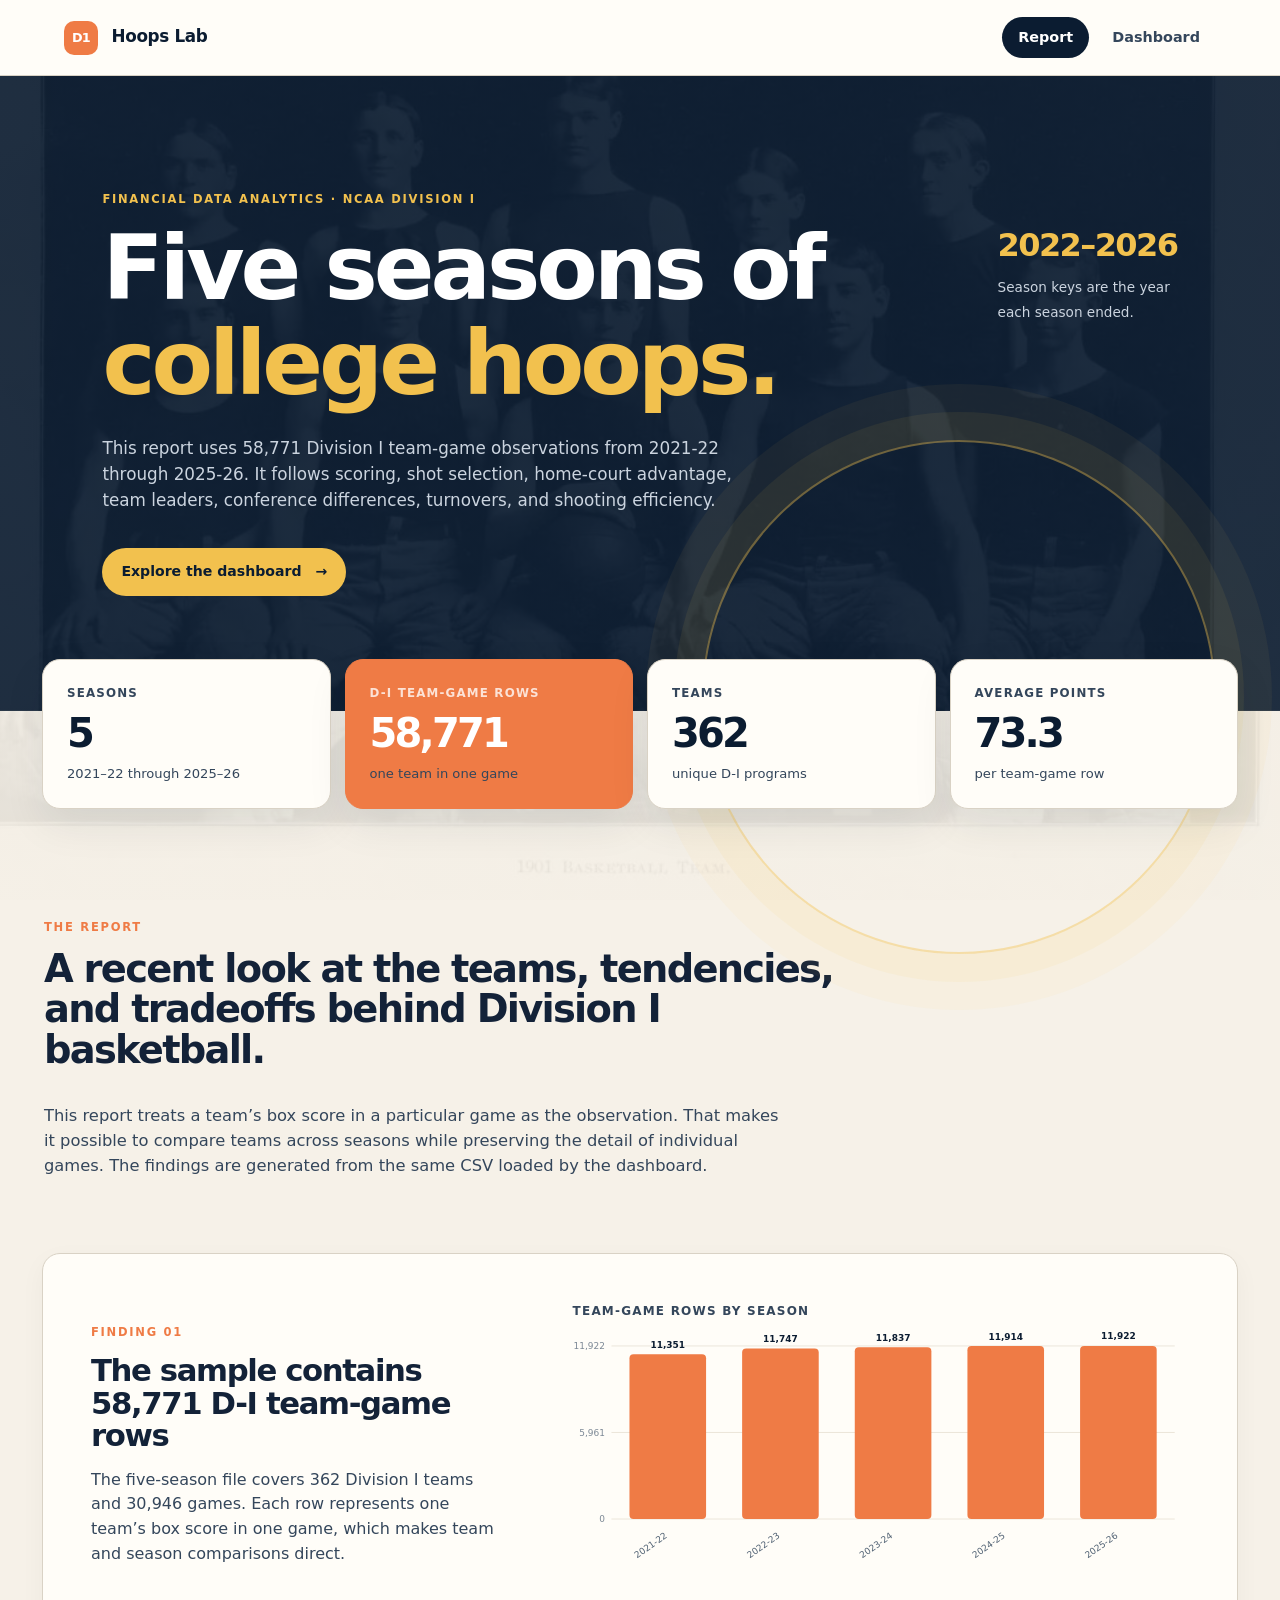
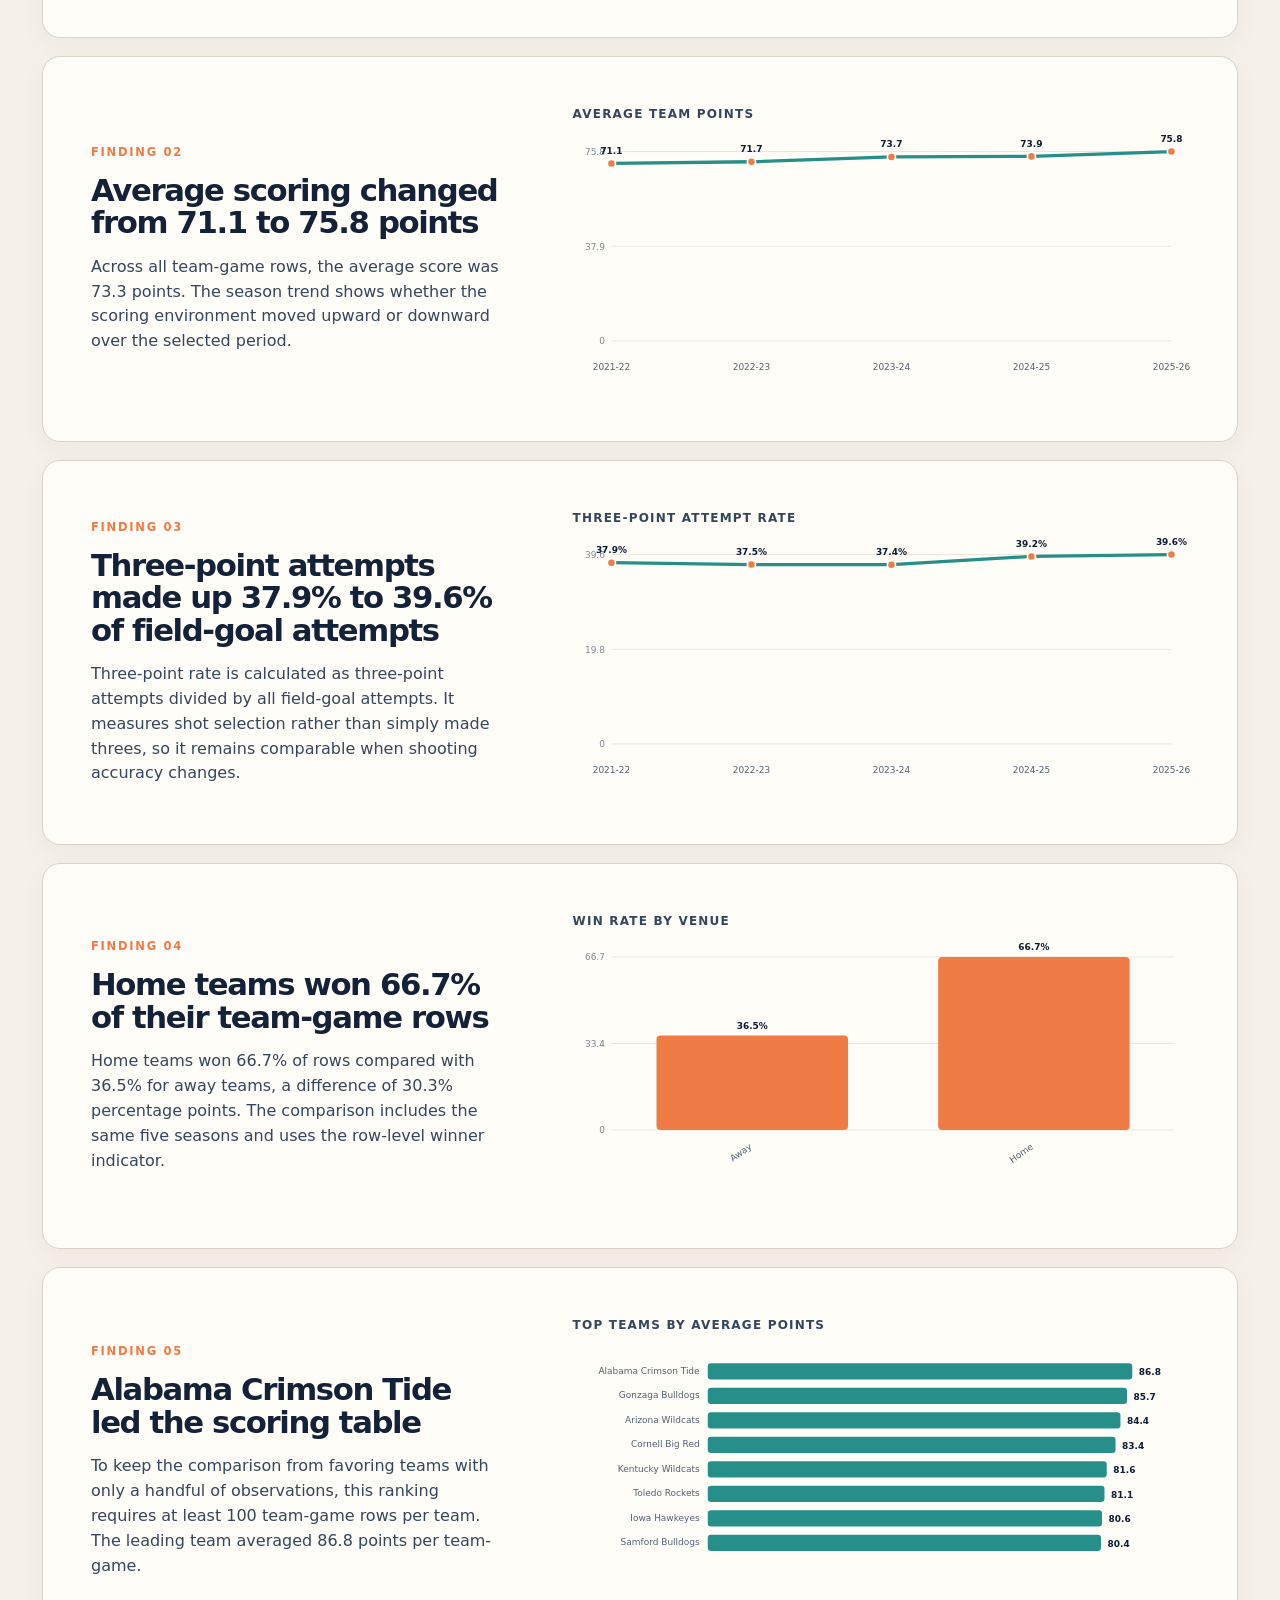
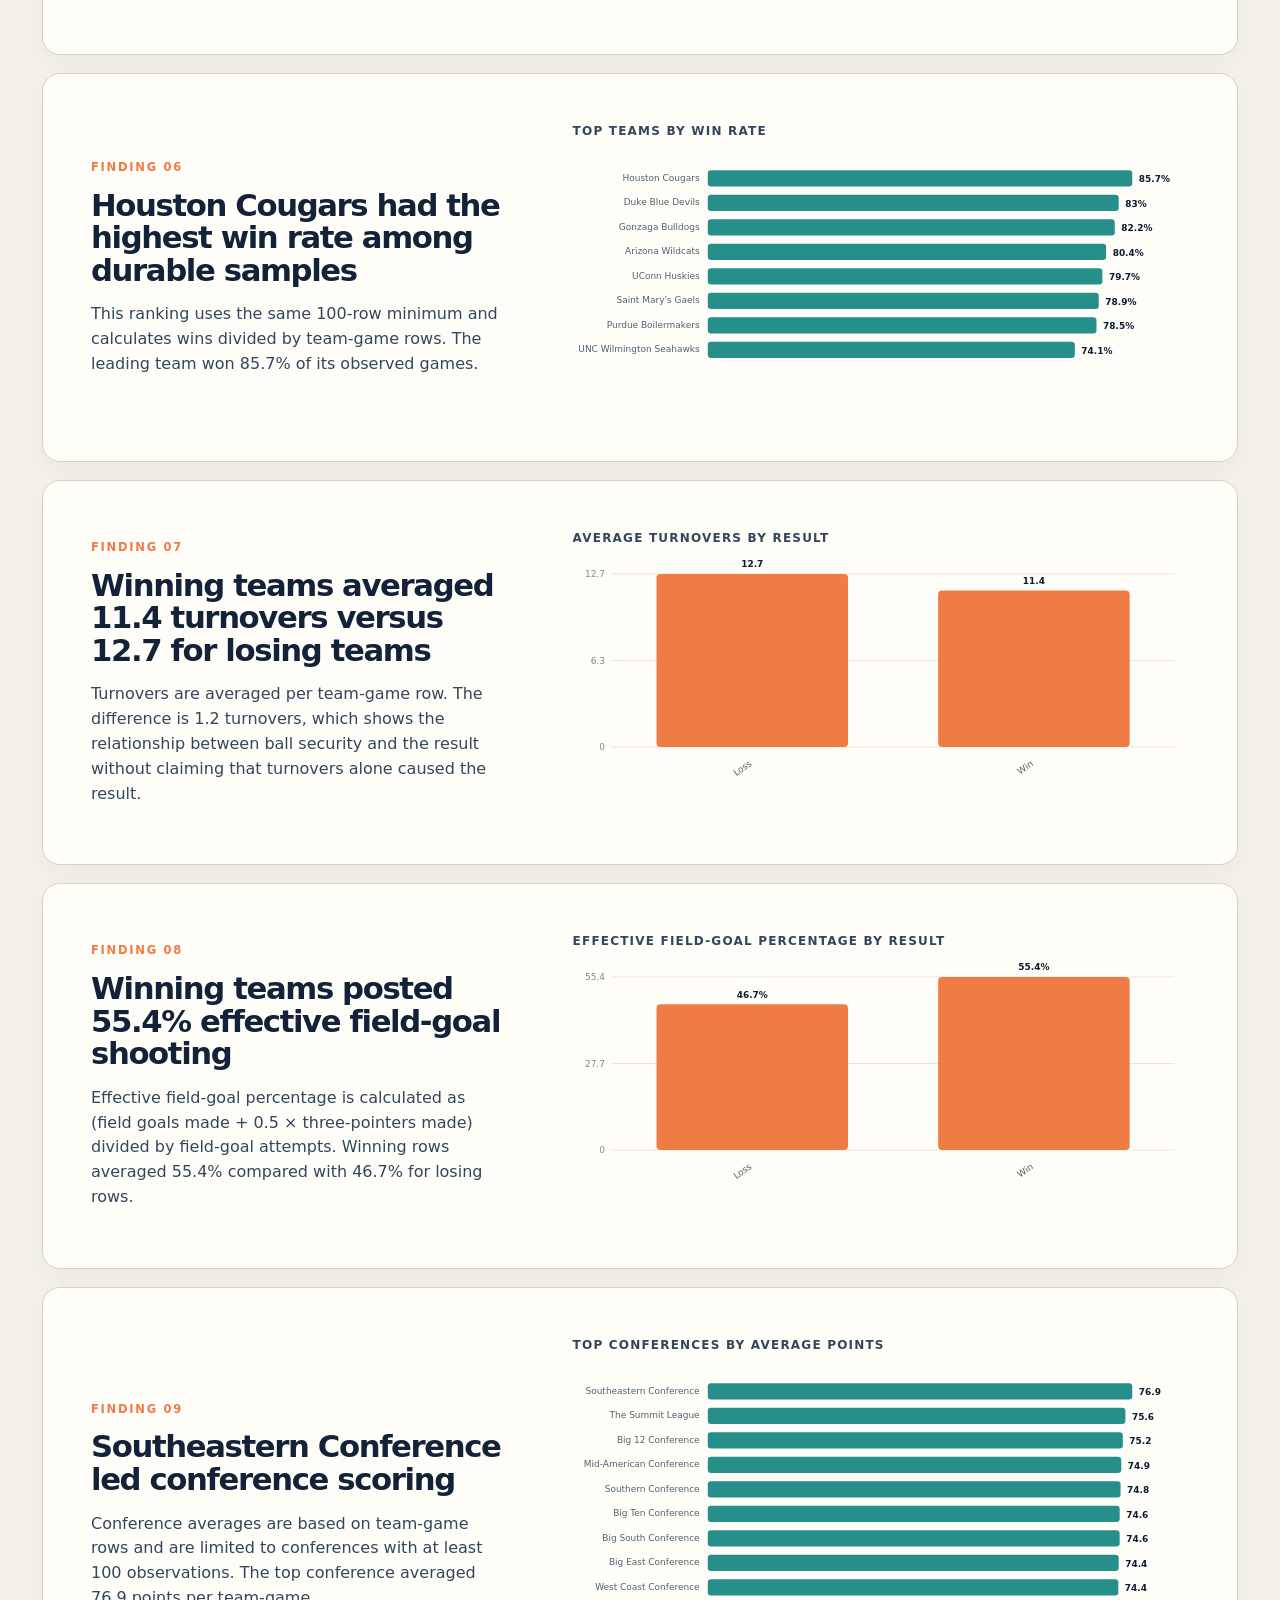
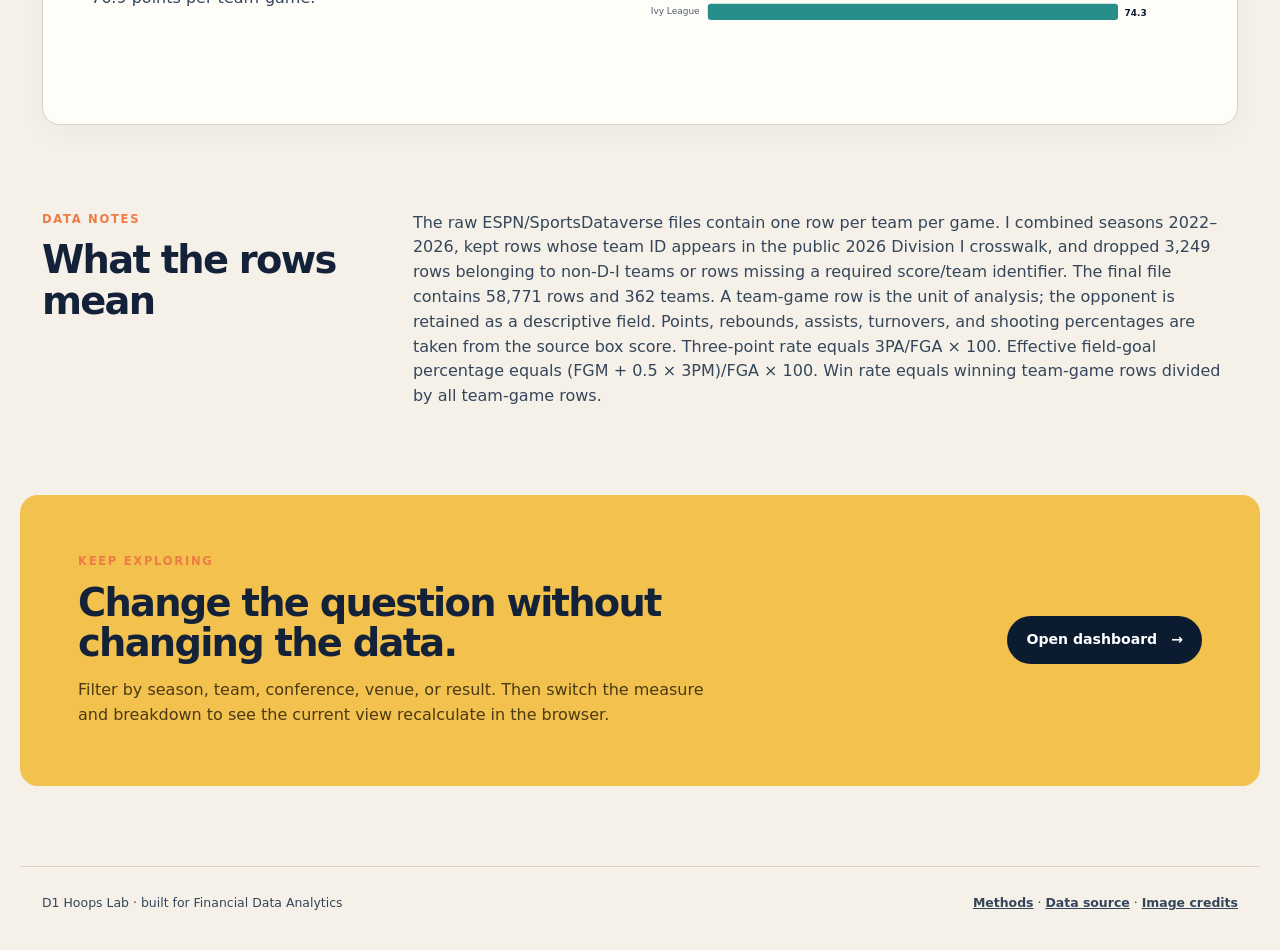
==== index.html @ cf7beac0 "Refine dashboard for elite sports knowledge mode" ====
<!doctype html>
<html lang="en">
  <head>
    <meta charset="utf-8">
    <meta name="viewport" content="width=device-width, initial-scale=1">
    <meta name="description" content="A data report on recent NCAA Division I men's basketball team performance.">
    <title>D-I Hoops Lab | Report</title>
    <link rel="stylesheet" href="styles.css">
  </head>
  <body data-page="report">
    <header class="site-nav">
      <a class="brand" href="index.html"><span class="brand-mark">D1</span> Hoops Lab</a>
      <nav aria-label="Primary navigation">
        <a class="active" href="index.html">Report</a>
        <a href="dashboard.html">Dashboard</a>
      </nav>
    </header>

    <main>
      <section class="hero report-hero">
        <div class="hero-copy">
          <p class="eyebrow">Financial Data Analytics · NCAA Division I</p>
          <h1>Five seasons of<br><span>college hoops.</span></h1>
          <p id="hero-summary" class="hero-summary loading">Loading the recent team-game file…</p>
          <a class="button button-light" href="dashboard.html">Explore the dashboard <span aria-hidden="true">→</span></a>
        </div>
        <div class="hero-note">
          <p>2022–2026</p>
          <span>Season keys are the year each season ended.</span>
        </div>
      </section>

      <section class="headline-grid" aria-label="Headline numbers">
        <article class="headline-card"><span class="card-label">Seasons</span><strong id="headline-seasons" class="loading">—</strong><span>2021–22 through 2025–26</span></article>
        <article class="headline-card accent-card"><span class="card-label">D-I team-game rows</span><strong id="headline-teamgames" class="loading">—</strong><span>one team in one game</span></article>
        <article class="headline-card"><span class="card-label">Teams</span><strong id="headline-teams" class="loading">—</strong><span>unique D-I programs</span></article>
        <article class="headline-card"><span class="card-label">Average points</span><strong id="headline-points" class="loading">—</strong><span>per team-game row</span></article>
      </section>

      <section class="intro-section">
        <p class="eyebrow">The report</p>
        <h2>A recent look at the teams, tendencies, and tradeoffs behind Division I basketball.</h2>
        <p>This report treats a team’s box score in a particular game as the observation. That makes it possible to compare teams across seasons while preserving the detail of individual games. The findings are generated from the same CSV loaded by the dashboard.</p>
      </section>

      <div id="report-sections" class="report-sections">
        <div class="loading-panel loading">Building the report findings and charts…</div>
      </div>

      <section class="methodology-section">
        <div>
          <p class="eyebrow">Data notes</p>
          <h2>What the rows mean</h2>
        </div>
        <p id="methodology-copy">Loading the data definition…</p>
      </section>

      <section class="next-step">
        <div>
          <p class="eyebrow">Keep exploring</p>
          <h2>Change the question without changing the data.</h2>
          <p>Filter by season, team, conference, venue, or result. Then switch the measure and breakdown to see the current view recalculate in the browser.</p>
        </div>
        <a class="button button-dark" href="dashboard.html">Open dashboard <span aria-hidden="true">→</span></a>
      </section>
    </main>

    <footer class="site-footer">
      <span>D1 Hoops Lab · built for Financial Data Analytics</span>
      <span><a href="README.md">Methods</a> · <a href="data/README.md">Data source</a> · <a href="assets/README.md">Image credits</a></span>
    </footer>

    <noscript><div class="noscript">This site needs JavaScript to load the data and render the interactive charts.</div></noscript>
    <script src="app.js"></script>
  </body>
</html>
---- styles.css ----
:root {
  --ink: #132238;
  --ink-soft: #34465b;
  --navy: #0b1c31;
  --cream: #f6f1e8;
  --paper: #fffdf8;
  --line: #d9d2c5;
  --orange: #ef7b45;
  --gold: #f2c14e;
  --teal: #278f8a;
  --blue: #2e6f95;
  --shadow: 0 16px 40px rgba(19, 34, 56, 0.08);
  --radius: 18px;
}

* { box-sizing: border-box; }

html { scroll-behavior: smooth; }

body {
  margin: 0;
  background: var(--cream);
  color: var(--ink);
  font-family: Inter, ui-sans-serif, system-ui, -apple-system, BlinkMacSystemFont, "Segoe UI", sans-serif;
  line-height: 1.55;
}

body[data-page="report"] {
  background-image: linear-gradient(rgba(246, 241, 232, 0.91), rgba(246, 241, 232, 0.91)), url("assets/basketball-1901-purdue.jpg");
  background-position: center top;
  background-size: cover;
  background-attachment: fixed;
}

body[data-page="dashboard"] {
  background-image: linear-gradient(rgba(246, 241, 232, 0.93), rgba(246, 241, 232, 0.93)), url("assets/basketball-1909-nara.jpg");
  background-position: center top;
  background-size: cover;
  background-attachment: fixed;
}

a { color: inherit; }

.site-nav {
  height: 76px;
  padding: 0 clamp(22px, 5vw, 76px);
  display: flex;
  align-items: center;
  justify-content: space-between;
  background: var(--paper);
  border-bottom: 1px solid var(--line);
}

.brand {
  color: var(--navy);
  font-size: 1.05rem;
  font-weight: 800;
  letter-spacing: -0.02em;
  text-decoration: none;
}

.brand-mark {
  display: inline-grid;
  place-items: center;
  width: 34px;
  height: 34px;
  margin-right: 8px;
  border-radius: 10px;
  background: var(--orange);
  color: white;
  font-size: 0.8rem;
  letter-spacing: -0.06em;
}

nav { display: flex; gap: 7px; }

nav a {
  padding: 9px 16px;
  border-radius: 999px;
  color: var(--ink-soft);
  font-size: 0.9rem;
  font-weight: 700;
  text-decoration: none;
}

nav a:hover, nav a.active { background: var(--navy); color: white; }

main { overflow: hidden; }

.hero {
  min-height: 480px;
  padding: clamp(58px, 9vw, 120px) clamp(22px, 8vw, 124px);
  display: flex;
  justify-content: space-between;
  gap: 42px;
  background: var(--navy);
  color: white;
  position: relative;
}

.report-hero {
  background-image: linear-gradient(rgba(11, 28, 49, 0.91), rgba(11, 28, 49, 0.91)), url("assets/basketball-1901-purdue.jpg");
  background-position: center;
  background-size: cover;
}

.hero::after {
  content: "";
  width: 42vw;
  height: 42vw;
  max-width: 510px;
  max-height: 510px;
  position: absolute;
  right: 5vw;
  bottom: -19vw;
  border: 2px solid rgba(242, 193, 78, 0.42);
  border-radius: 50%;
  box-shadow: 0 0 0 28px rgba(242, 193, 78, 0.07), 0 0 0 56px rgba(242, 193, 78, 0.05);
  pointer-events: none;
}

.hero-copy, .hero-note { position: relative; z-index: 1; }
.hero-copy { max-width: 760px; }

.eyebrow {
  margin: 0 0 12px;
  color: var(--orange);
  font-size: 0.72rem;
  font-weight: 850;
  letter-spacing: 0.15em;
  text-transform: uppercase;
}

.hero .eyebrow { color: var(--gold); }

h1, h2, h3, p { margin-top: 0; }
h1, h2, h3 { line-height: 1.06; letter-spacing: -0.045em; }
h1 { margin-bottom: 24px; font-size: clamp(3.2rem, 7vw, 7.7rem); font-weight: 850; }
h1 span { color: var(--gold); }
h2 { font-size: clamp(1.7rem, 3vw, 3rem); }
h3 { font-size: 1.1rem; }

.hero-summary { max-width: 640px; color: #cbd4df; font-size: 1.05rem; }
.hero-note { align-self: flex-start; max-width: 180px; margin-top: 30px; color: #cbd4df; }
.hero-note p { margin-bottom: 4px; color: var(--gold); font-size: 2rem; font-weight: 850; letter-spacing: -0.05em; }
.hero-note span { font-size: 0.85rem; }

.button {
  display: inline-flex;
  align-items: center;
  gap: 14px;
  padding: 12px 18px;
  border: 1px solid transparent;
  border-radius: 999px;
  font-size: 0.88rem;
  font-weight: 800;
  text-decoration: none;
  transition: transform 160ms ease, background 160ms ease, color 160ms ease;
}

.button:hover { transform: translateY(-2px); }
.button-light { margin-top: 18px; background: var(--gold); color: var(--navy); }
.button-dark { background: var(--navy); color: white; }
.button-outline { background: transparent; border-color: var(--line); color: var(--ink); cursor: pointer; }
.button-outline:hover { background: var(--navy); border-color: var(--navy); color: white; }

.headline-grid, .summary-grid {
  max-width: 1240px;
  margin: -52px auto 0;
  padding: 0 22px;
  position: relative;
  z-index: 2;
  display: grid;
  grid-template-columns: repeat(4, 1fr);
  gap: 14px;
}

.headline-card, .summary-card {
  min-height: 150px;
  padding: 24px;
  display: flex;
  flex-direction: column;
  justify-content: space-between;
  background: var(--paper);
  border: 1px solid var(--line);
  border-radius: var(--radius);
  box-shadow: var(--shadow);
}

.accent-card { background: var(--orange); color: white; border-color: var(--orange); }
.card-label { color: var(--ink-soft); font-size: 0.74rem; font-weight: 800; letter-spacing: 0.1em; text-transform: uppercase; }
.accent-card .card-label, .accent-card > span:last-child { color: rgba(255,255,255,0.78); }
.headline-card strong, .summary-card strong { display: block; color: var(--navy); font-size: 2.5rem; letter-spacing: -0.07em; line-height: 1; }
.accent-card strong { color: white; }
.headline-card > span:last-child, .summary-card > span:last-child { color: var(--ink-soft); font-size: 0.82rem; }

.intro-section, .report-sections, .methodology-section, .next-step, .dashboard-heading, .dashboard-page > section, .dashboard-status {
  max-width: 1240px;
  margin-left: auto;
  margin-right: auto;
  padding-left: 22px;
  padding-right: 22px;
}

.intro-section { padding-top: 110px; padding-bottom: 58px; max-width: 980px; margin-left: max(22px, calc((100% - 1240px) / 2)); }
.intro-section h2 { max-width: 840px; }
.intro-section p:last-child { max-width: 740px; color: var(--ink-soft); font-size: 1.02rem; }

.report-sections { display: grid; gap: 18px; }
.report-section {
  padding: clamp(24px, 4vw, 48px);
  display: grid;
  grid-template-columns: minmax(250px, 0.8fr) minmax(420px, 1.2fr);
  gap: clamp(24px, 5vw, 76px);
  align-items: center;
  background: var(--paper);
  border: 1px solid var(--line);
  border-radius: var(--radius);
  box-shadow: 0 8px 26px rgba(19, 34, 56, 0.04);
}

.section-copy h2 { margin-bottom: 16px; font-size: clamp(1.6rem, 2.4vw, 2.3rem); }
.section-copy > p:last-child { margin-bottom: 0; color: var(--ink-soft); }
.chart-wrap { min-width: 0; }
.chart-title, .chart-card-heading span { color: var(--ink-soft); font-size: 0.75rem; font-weight: 800; letter-spacing: 0.1em; text-transform: uppercase; }
.chart-title { margin: 0 0 8px 4px; }
.chart { min-height: 240px; }
.chart svg { width: 100%; height: auto; min-height: 240px; overflow: visible; }
.chart-grid { stroke: #e8e0d3; stroke-width: 1; }
.chart-axis { fill: #7b8794; font-size: 11px; }
.chart-label { fill: #506173; font-size: 11px; }
.chart-value { fill: var(--navy); font-size: 11px; font-weight: 800; }
.chart-bar { fill: var(--orange); }
.chart-bar-alt { fill: var(--teal); }
.chart-line { fill: none; stroke: var(--teal); stroke-width: 4; stroke-linejoin: round; stroke-linecap: round; }
.chart-line-alt { fill: none; stroke: var(--orange); stroke-width: 4; stroke-linejoin: round; stroke-linecap: round; }
.chart-dot { fill: var(--orange); stroke: var(--paper); stroke-width: 2; }
.chart-dot-primary { fill: var(--teal); stroke: var(--paper); stroke-width: 2; }
.chart-dot-alt { fill: var(--orange); stroke: var(--paper); stroke-width: 2; }
.chart-legend { fill: var(--ink-soft); font-size: 11px; font-weight: 800; }
.chart-dot-soft { fill: var(--blue); opacity: 0.72; }
.empty-chart { min-height: 220px; display: grid; place-items: center; color: var(--ink-soft); background: #faf6ed; border-radius: 12px; }

.methodology-section {
  margin-top: 18px;
  padding-top: 68px;
  padding-bottom: 68px;
  display: grid;
  grid-template-columns: 0.55fr 1.45fr;
  gap: 58px;
}
.methodology-section p:last-child { margin: 0; color: var(--ink-soft); }

.next-step {
  margin-top: 18px;
  margin-bottom: 80px;
  padding: clamp(28px, 5vw, 58px);
  display: flex;
  align-items: center;
  justify-content: space-between;
  gap: 30px;
  background: var(--gold);
  border-radius: var(--radius);
}
.next-step h2 { max-width: 640px; margin-bottom: 14px; }
.next-step p:last-child { max-width: 660px; margin: 0; color: #4b3a14; }

.dashboard-page { padding-bottom: 80px; }
.dashboard-heading { padding-top: 78px; padding-bottom: 42px; display: flex; justify-content: space-between; align-items: end; gap: 48px; }
.dashboard-heading h1 { margin-bottom: 0; font-size: clamp(3rem, 6vw, 6rem); }
.dashboard-mode { display: inline-flex; align-items: center; gap: 9px; margin-bottom: 18px; padding: 7px 11px; border: 1px solid rgba(39, 143, 138, 0.38); border-radius: 999px; background: rgba(255, 253, 248, 0.78); color: var(--navy); font-size: 0.68rem; font-weight: 850; letter-spacing: 0.1em; text-transform: uppercase; }
.mode-dot { width: 8px; height: 8px; border-radius: 50%; background: var(--teal); box-shadow: 0 0 0 4px rgba(39, 143, 138, 0.12); }
.dashboard-intro { max-width: 390px; margin: 0 0 8px; padding-left: 18px; border-left: 2px solid var(--orange); color: var(--ink-soft); }

.filter-panel, .control-panel, .table-section {
  background: var(--paper);
  border: 1px solid var(--line);
  border-radius: var(--radius);
  box-shadow: var(--shadow);
}
.filter-panel { padding: 28px; border-top: 3px solid var(--navy); }
.comparison-panel { margin-top: 22px; padding: 28px; background: var(--paper); border: 1px solid var(--line); border-radius: var(--radius); box-shadow: var(--shadow); }
.filter-heading, .table-heading { display: flex; align-items: center; justify-content: space-between; gap: 24px; }
.filter-heading h2, .table-heading h2 { margin-bottom: 0; font-size: 1.6rem; }
.filter-heading-note { max-width: 580px; margin: 10px 0 0; color: var(--ink-soft); font-size: 0.86rem; }
.comparison-heading { display: flex; align-items: end; justify-content: space-between; gap: 34px; }
.comparison-heading h2 { margin-bottom: 8px; font-size: 1.6rem; }
.comparison-heading p:last-child { max-width: 610px; margin: 0; color: var(--ink-soft); font-size: 0.88rem; }
.comparison-controls { display: grid; grid-template-columns: repeat(2, minmax(170px, 1fr)); gap: 12px; min-width: min(100%, 520px); }
.comparison-status { margin: 22px 0 0; color: var(--ink-soft); font-size: 0.9rem; }
.comparison-chart { margin-top: 12px; }
.filter-grid, .control-grid { display: grid; grid-template-columns: repeat(5, 1fr); gap: 12px; margin-top: 26px; }
label { display: grid; gap: 7px; color: var(--ink-soft); font-size: 0.78rem; font-weight: 800; letter-spacing: 0.04em; }
select { width: 100%; min-height: 42px; padding: 0 12px; border: 1px solid var(--line); border-radius: 10px; background: #fffaf0; color: var(--ink); font: inherit; font-size: 0.86rem; font-weight: 600; letter-spacing: 0; }
select:focus { outline: 3px solid rgba(39, 143, 138, 0.2); border-color: var(--teal); }

.summary-grid { margin-top: 22px; padding: 0; }
.summary-card { min-height: 124px; padding: 20px; box-shadow: none; }
.summary-card strong { font-size: 2.1rem; }

.control-panel { margin-top: 22px; padding: 28px; display: flex; align-items: end; justify-content: space-between; gap: 34px; }
.control-panel h2 { margin-bottom: 0; font-size: 1.6rem; }
.control-grid { min-width: min(100%, 520px); grid-template-columns: repeat(2, 1fr); margin-top: 0; }
.control-note { margin: 16px 0 0; color: var(--ink-soft); font-size: 0.78rem; }
.dashboard-status { margin-top: 22px; margin-bottom: 0; color: var(--ink-soft); font-size: 0.9rem; }

.dashboard-charts { margin-top: 14px; display: grid; grid-template-columns: repeat(2, minmax(0, 1fr)); gap: 18px; }
.dashboard-chart-card { min-width: 0; padding: 24px; background: var(--paper); border: 1px solid var(--line); border-radius: var(--radius); }
.chart-wide { grid-column: span 2; }
.chart-card-heading { display: flex; justify-content: space-between; align-items: baseline; gap: 16px; margin-bottom: 10px; }
.chart-card-heading h3 { margin-bottom: 0; }

.table-section { margin-top: 18px; padding: 28px; }
.table-heading { margin-bottom: 20px; }
.table-heading p:last-child { max-width: 390px; margin: 0; color: var(--ink-soft); font-size: 0.88rem; }
.table-scroll { overflow-x: auto; }
table { width: 100%; border-collapse: collapse; font-size: 0.86rem; }
th { padding: 10px 12px; color: var(--ink-soft); font-size: 0.7rem; letter-spacing: 0.1em; text-align: left; text-transform: uppercase; }
td { padding: 13px 12px; border-top: 1px solid var(--line); white-space: nowrap; }
tbody tr:hover { background: #fff8e9; }
.empty-cell { padding: 30px; color: var(--ink-soft); text-align: center; }

.site-footer { max-width: 1240px; margin: 0 auto; padding: 26px 22px 38px; display: flex; justify-content: space-between; gap: 20px; border-top: 1px solid var(--line); color: var(--ink-soft); font-size: 0.78rem; }
.site-footer a { font-weight: 750; }
.noscript { padding: 18px 22px; background: var(--orange); color: white; text-align: center; }
.loading { color: #9ba6b2 !important; }
.loading-panel { min-height: 180px; display: grid; place-items: center; background: var(--paper); border: 1px dashed var(--line); border-radius: var(--radius); color: var(--ink-soft); }

@media (max-width: 900px) {
  .hero { min-height: 430px; }
  .hero-note { display: none; }
  .headline-grid, .summary-grid { grid-template-columns: repeat(2, 1fr); }
  .report-section { grid-template-columns: 1fr; }
  .methodology-section { grid-template-columns: 1fr; gap: 10px; }
  .filter-grid { grid-template-columns: repeat(2, 1fr); }
  .filter-grid label:last-child { grid-column: span 2; }
  .dashboard-heading, .control-panel, .comparison-heading { display: block; }
  .dashboard-intro { margin-top: 24px; }
  .control-grid { margin-top: 24px; }
  .comparison-controls { margin-top: 24px; }
}

@media (max-width: 620px) {
  .site-nav { height: 66px; }
  nav a { padding: 8px 10px; font-size: 0.8rem; }
  .hero { padding-top: 58px; padding-bottom: 100px; }
  h1 { font-size: 3.25rem; }
  .headline-grid, .summary-grid { grid-template-columns: 1fr 1fr; gap: 9px; }
  .headline-card, .summary-card { min-height: 125px; padding: 16px; }
  .headline-card strong, .summary-card strong { font-size: 1.9rem; }
  .headline-card > span:last-child, .summary-card > span:last-child { font-size: 0.7rem; }
  .intro-section { padding-top: 82px; }
  .report-section, .filter-panel, .comparison-panel, .control-panel, .table-section { padding: 20px; }
  .filter-grid, .control-grid { grid-template-columns: 1fr; }
  .filter-grid label:last-child { grid-column: auto; }
  .comparison-controls { grid-template-columns: 1fr; }
  .dashboard-charts { grid-template-columns: 1fr; }
  .chart-wide { grid-column: auto; }
  .chart-card-heading { display: block; }
  .chart-card-heading span { display: block; margin-top: 5px; }
  .table-heading, .next-step { display: block; }
  .next-step .button { margin-top: 22px; }
  .site-footer { display: block; }
  .site-footer span { display: block; margin-top: 8px; }
}

@media (prefers-reduced-motion: reduce) {
  body[data-page="report"], body[data-page="dashboard"] { background-attachment: scroll; }
}
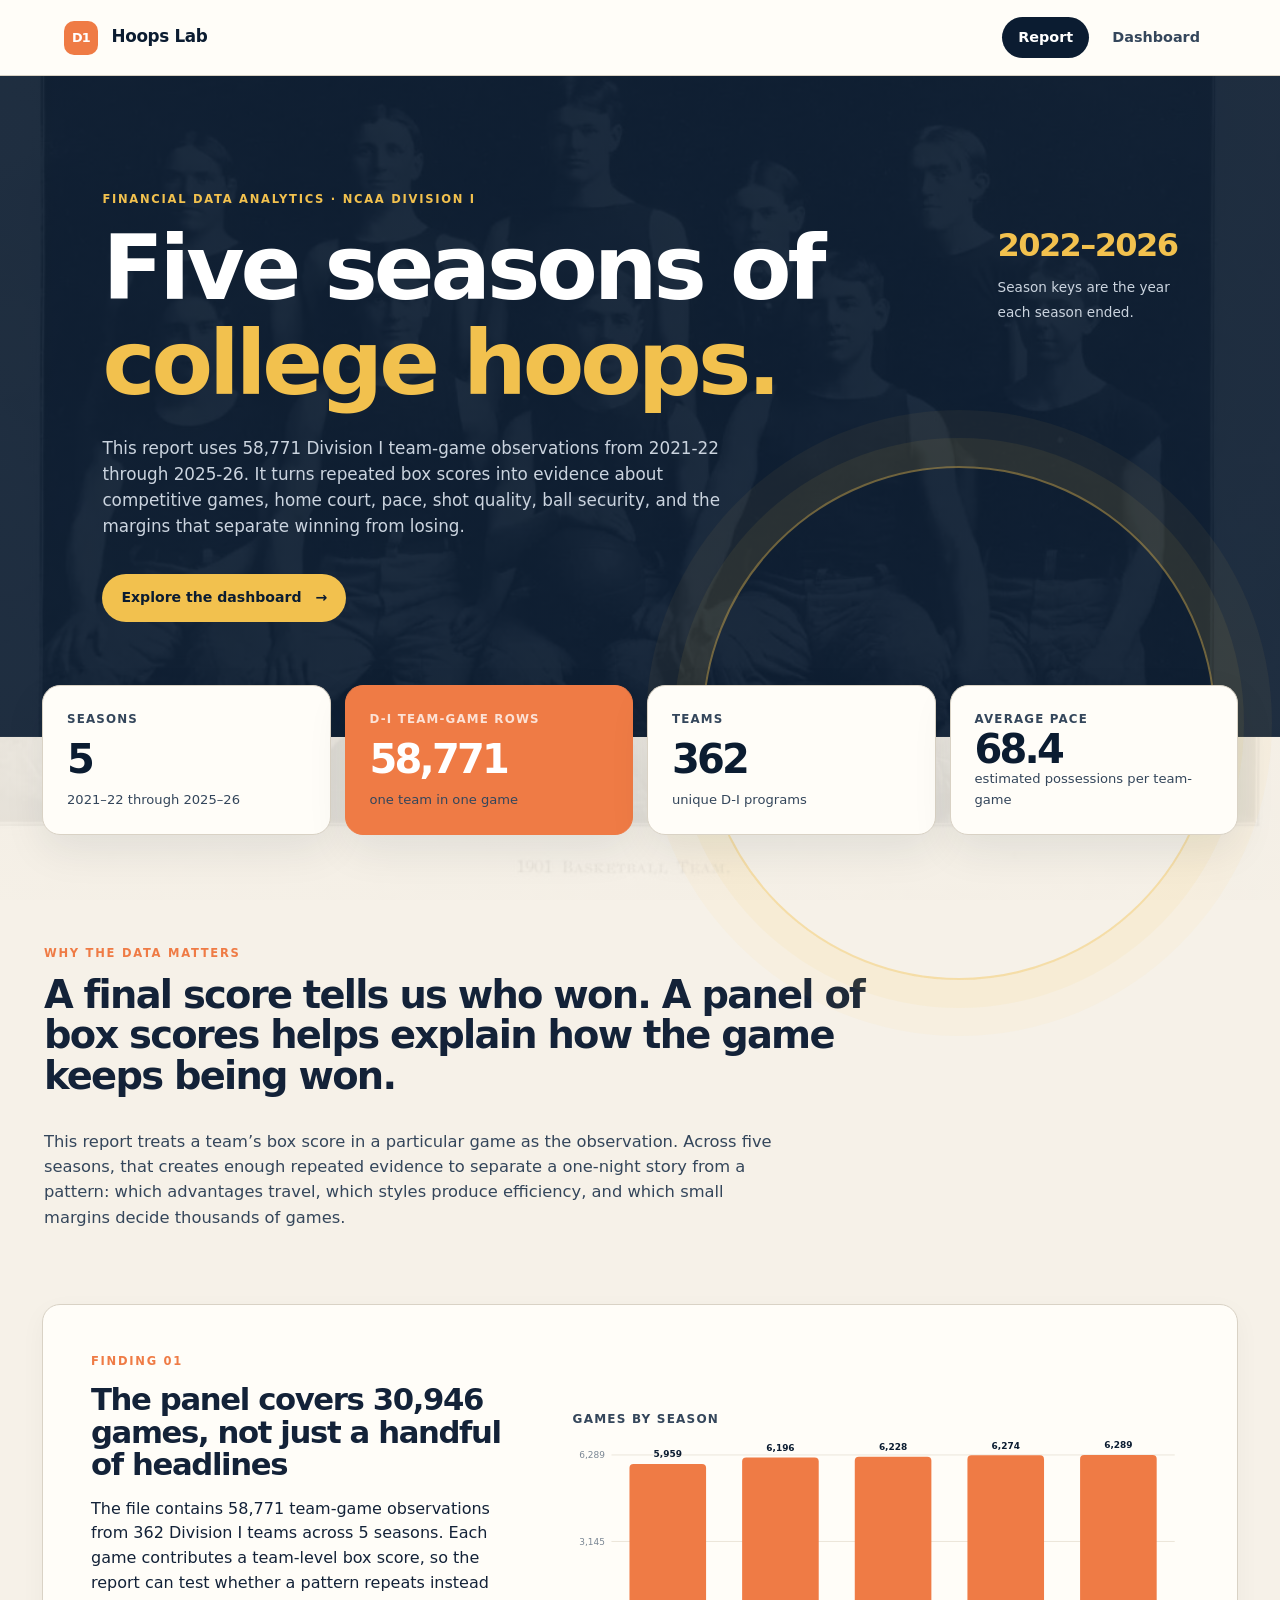
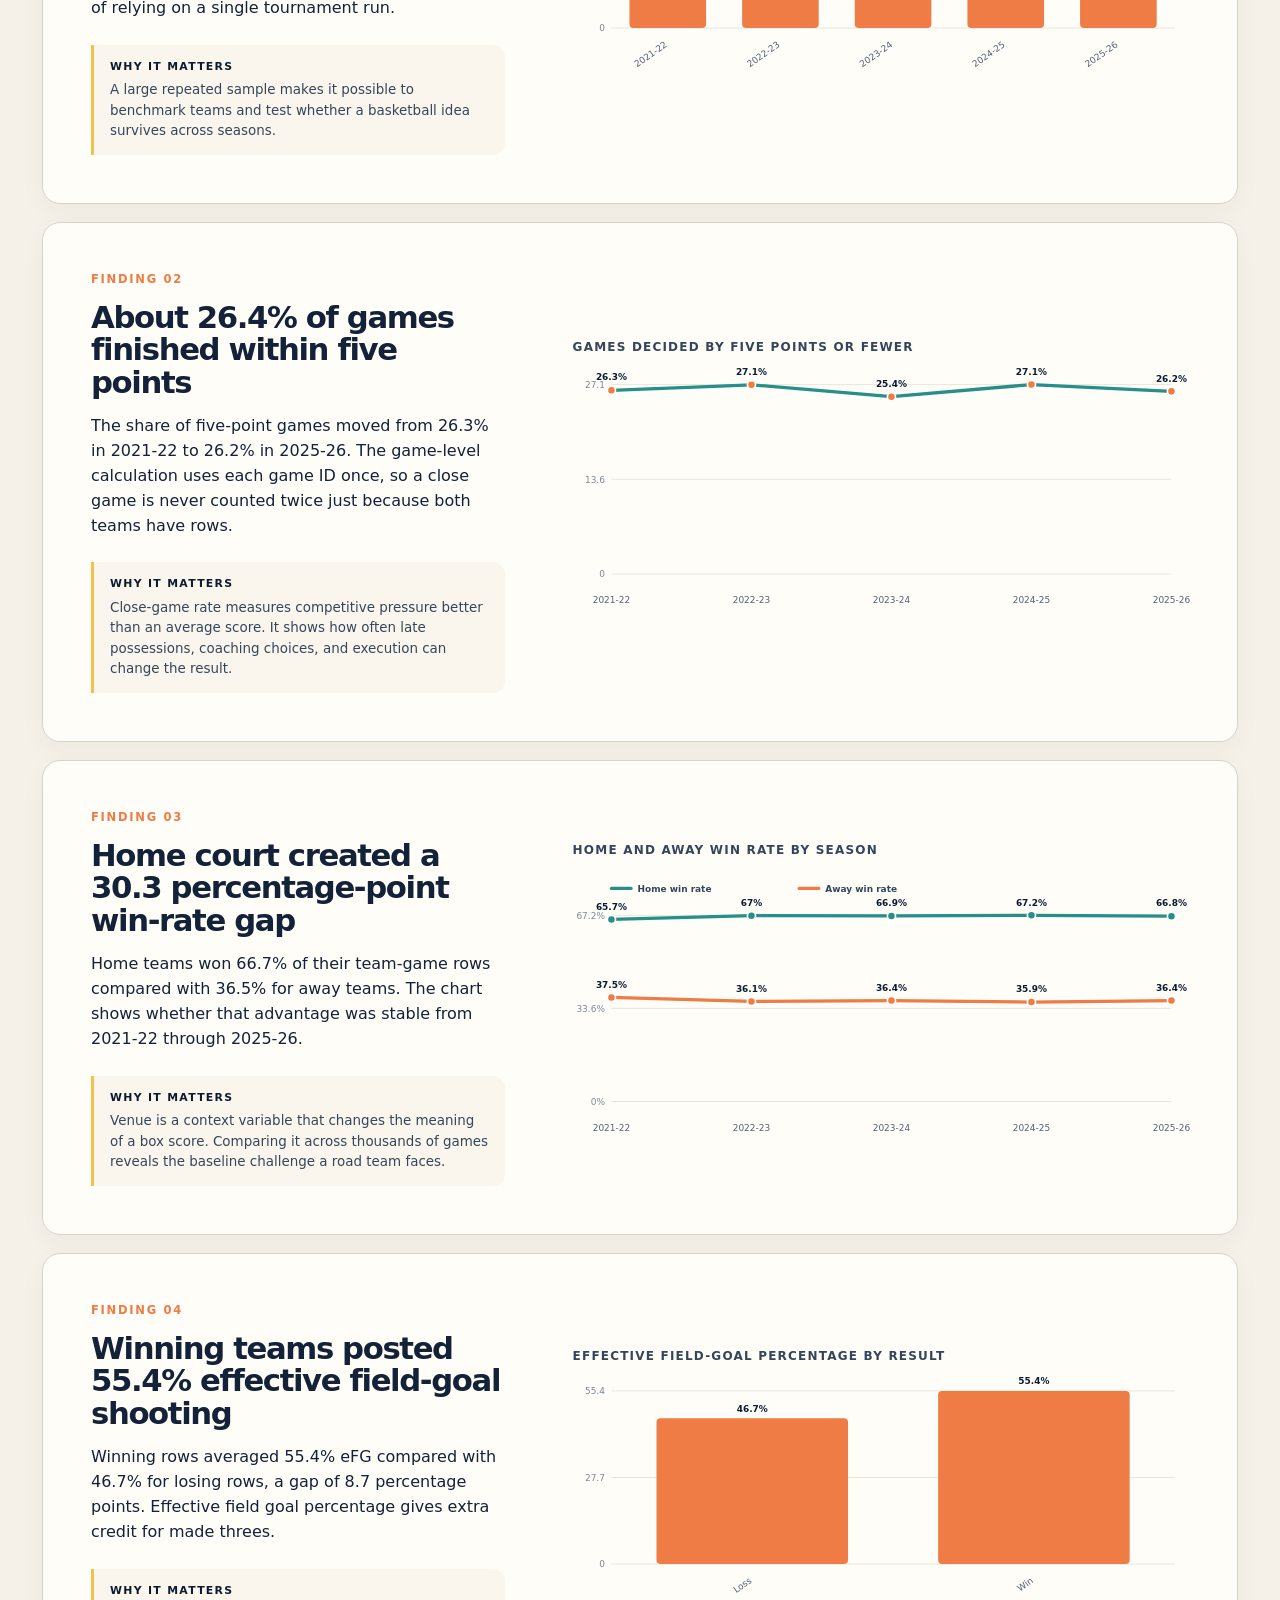
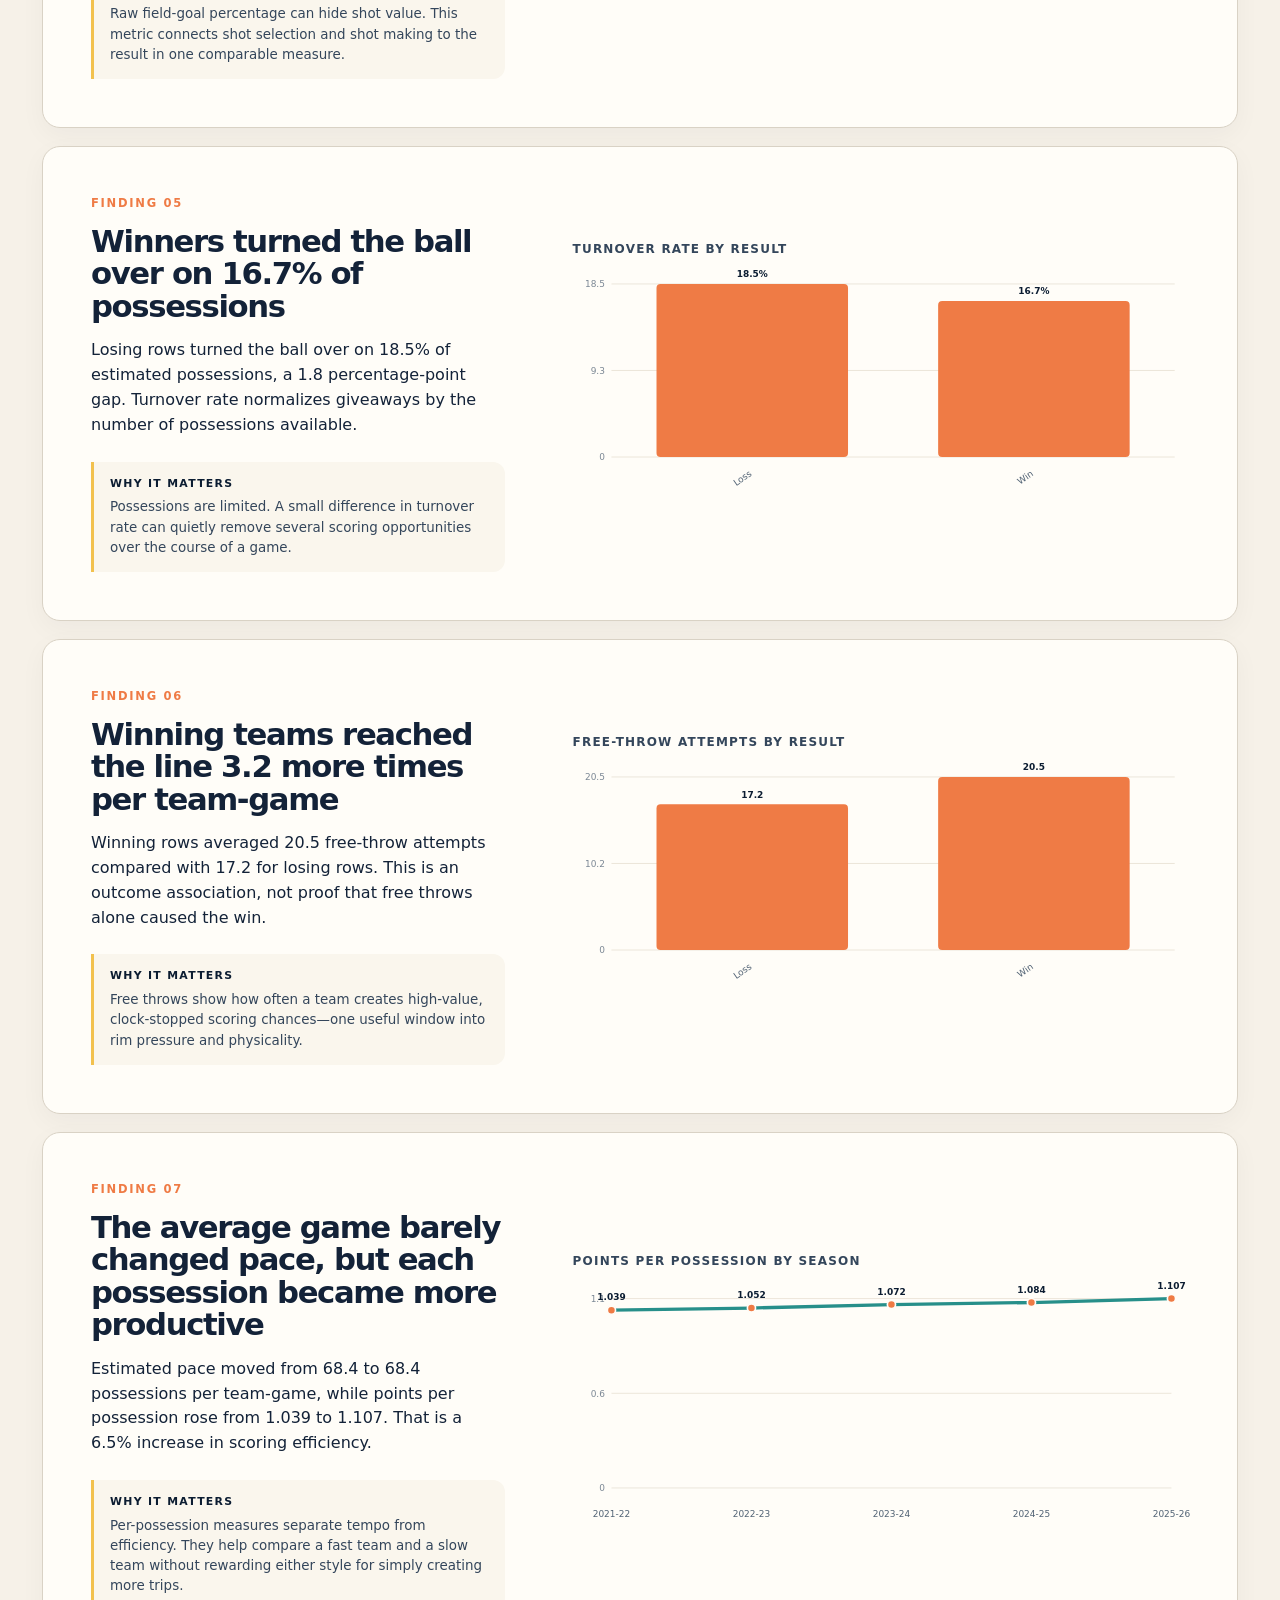
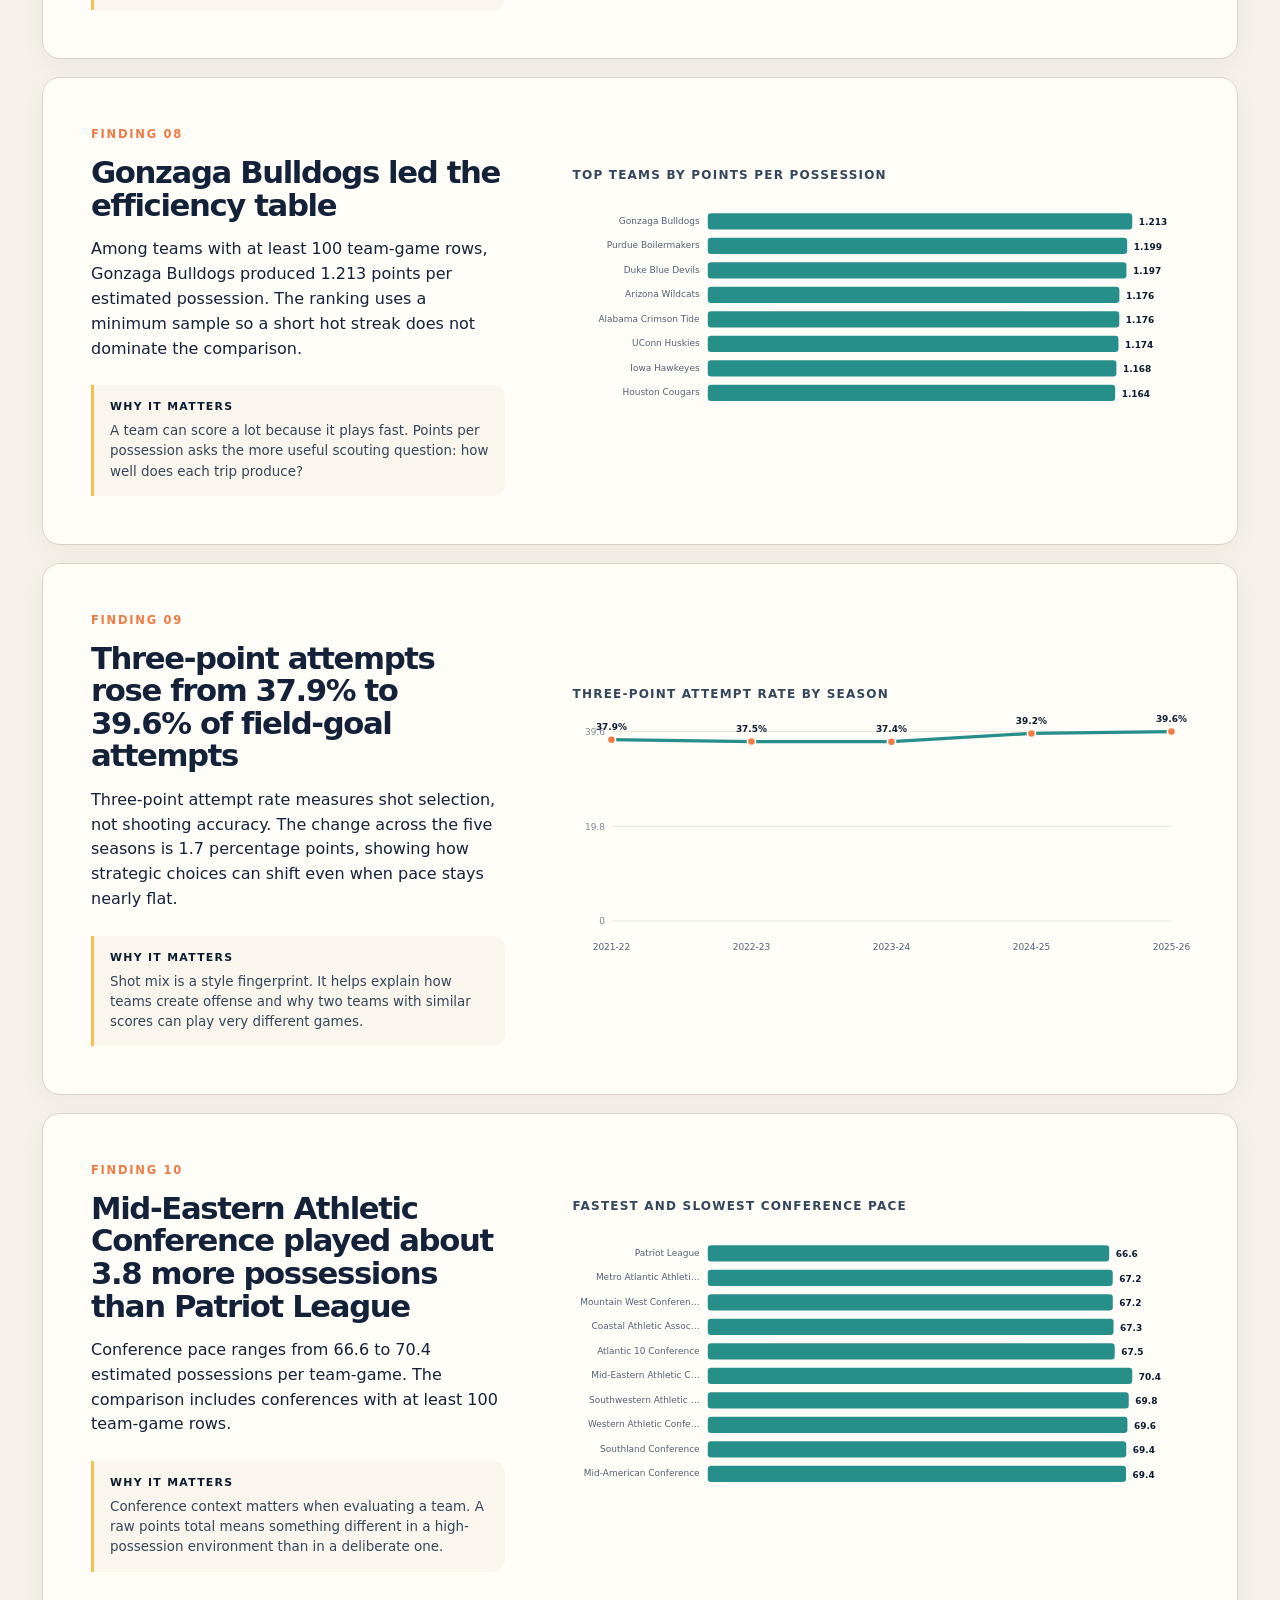
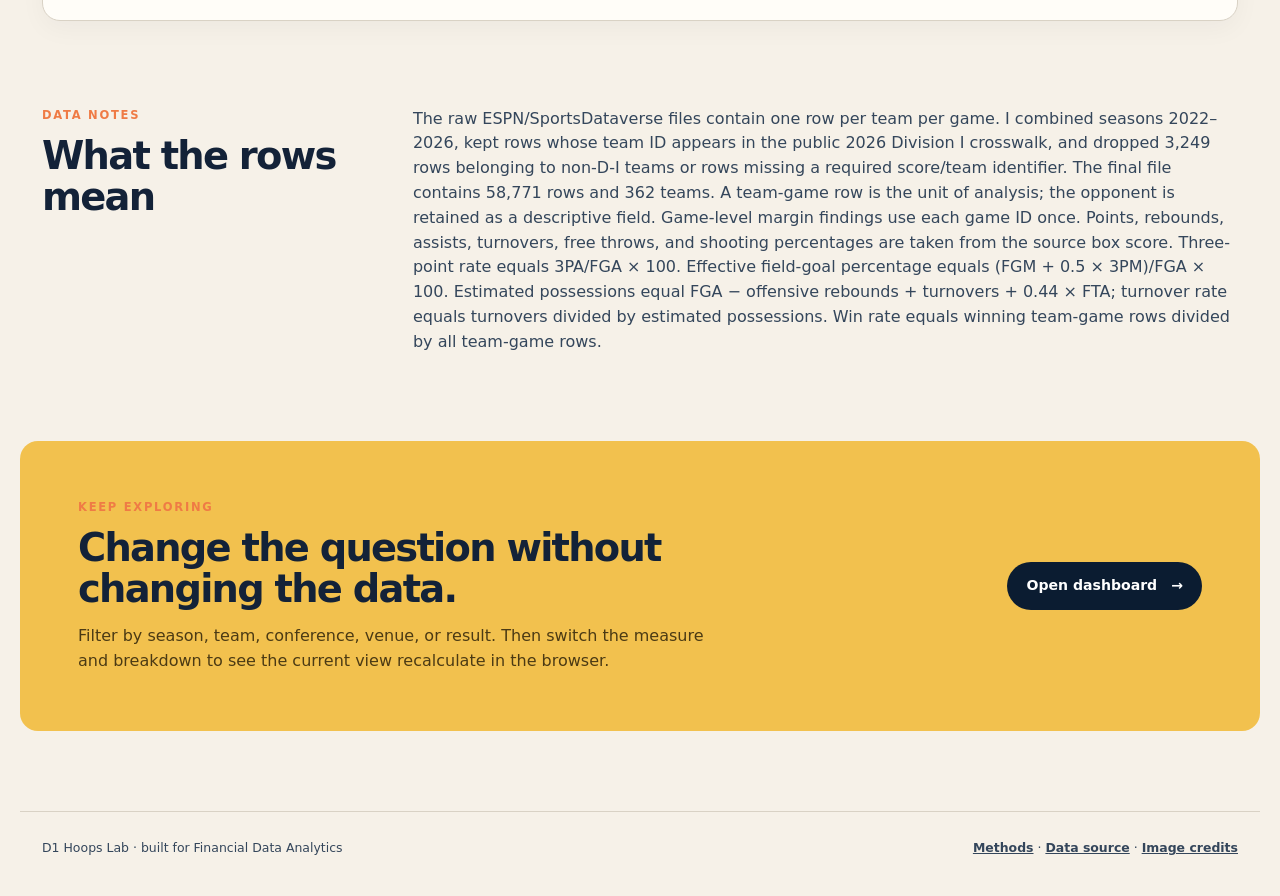
==== commit 123b2fdc: "Make report findings more analytical" ====
--- a/index.html
+++ b/index.html
@@ -34,13 +34,13 @@
         <article class="headline-card"><span class="card-label">Seasons</span><strong id="headline-seasons" class="loading">—</strong><span>2021–22 through 2025–26</span></article>
         <article class="headline-card accent-card"><span class="card-label">D-I team-game rows</span><strong id="headline-teamgames" class="loading">—</strong><span>one team in one game</span></article>
         <article class="headline-card"><span class="card-label">Teams</span><strong id="headline-teams" class="loading">—</strong><span>unique D-I programs</span></article>
-        <article class="headline-card"><span class="card-label">Average points</span><strong id="headline-points" class="loading">—</strong><span>per team-game row</span></article>
+        <article class="headline-card"><span class="card-label">Average pace</span><strong id="headline-pace" class="loading">—</strong><span>estimated possessions per team-game</span></article>
       </section>
 
       <section class="intro-section">
-        <p class="eyebrow">The report</p>
-        <h2>A recent look at the teams, tendencies, and tradeoffs behind Division I basketball.</h2>
-        <p>This report treats a team’s box score in a particular game as the observation. That makes it possible to compare teams across seasons while preserving the detail of individual games. The findings are generated from the same CSV loaded by the dashboard.</p>
+        <p class="eyebrow">Why the data matters</p>
+        <h2>A final score tells us who won. A panel of box scores helps explain how the game keeps being won.</h2>
+        <p>This report treats a team’s box score in a particular game as the observation. Across five seasons, that creates enough repeated evidence to separate a one-night story from a pattern: which advantages travel, which styles produce efficiency, and which small margins decide thousands of games.</p>
       </section>
 
       <div id="report-sections" class="report-sections">
--- a/styles.css
+++ b/styles.css
@@ -221,6 +221,9 @@
 
 .section-copy h2 { margin-bottom: 16px; font-size: clamp(1.6rem, 2.4vw, 2.3rem); }
 .section-copy > p:last-child { margin-bottom: 0; color: var(--ink-soft); }
+.why-it-matters { margin-top: 24px; padding: 14px 16px; border-left: 3px solid var(--gold); border-radius: 0 12px 12px 0; background: #faf6ed; }
+.why-it-matters span { display: block; margin-bottom: 5px; color: var(--navy); font-size: 0.68rem; font-weight: 850; letter-spacing: 0.12em; text-transform: uppercase; }
+.why-it-matters p { margin: 0; color: var(--ink-soft); font-size: 0.84rem; line-height: 1.5; }
 .chart-wrap { min-width: 0; }
 .chart-title, .chart-card-heading span { color: var(--ink-soft); font-size: 0.75rem; font-weight: 800; letter-spacing: 0.1em; text-transform: uppercase; }
 .chart-title { margin: 0 0 8px 4px; }
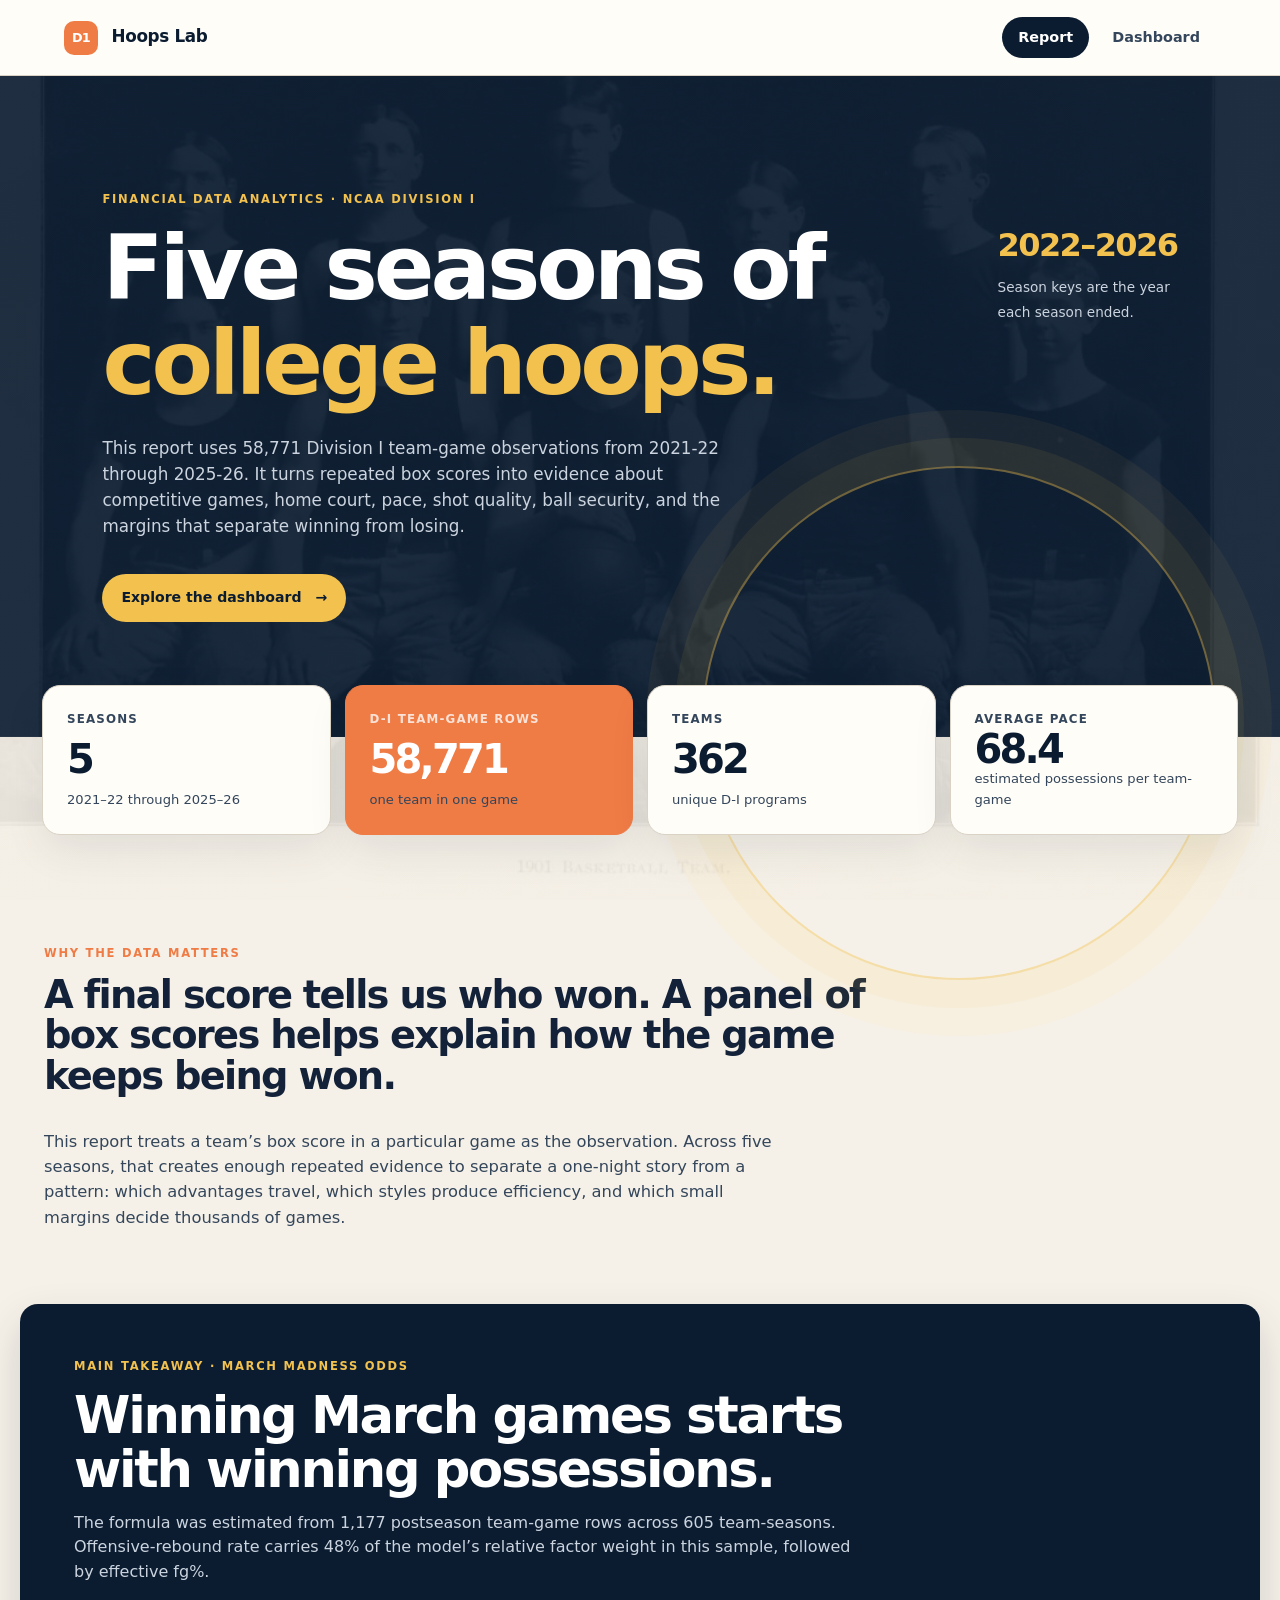
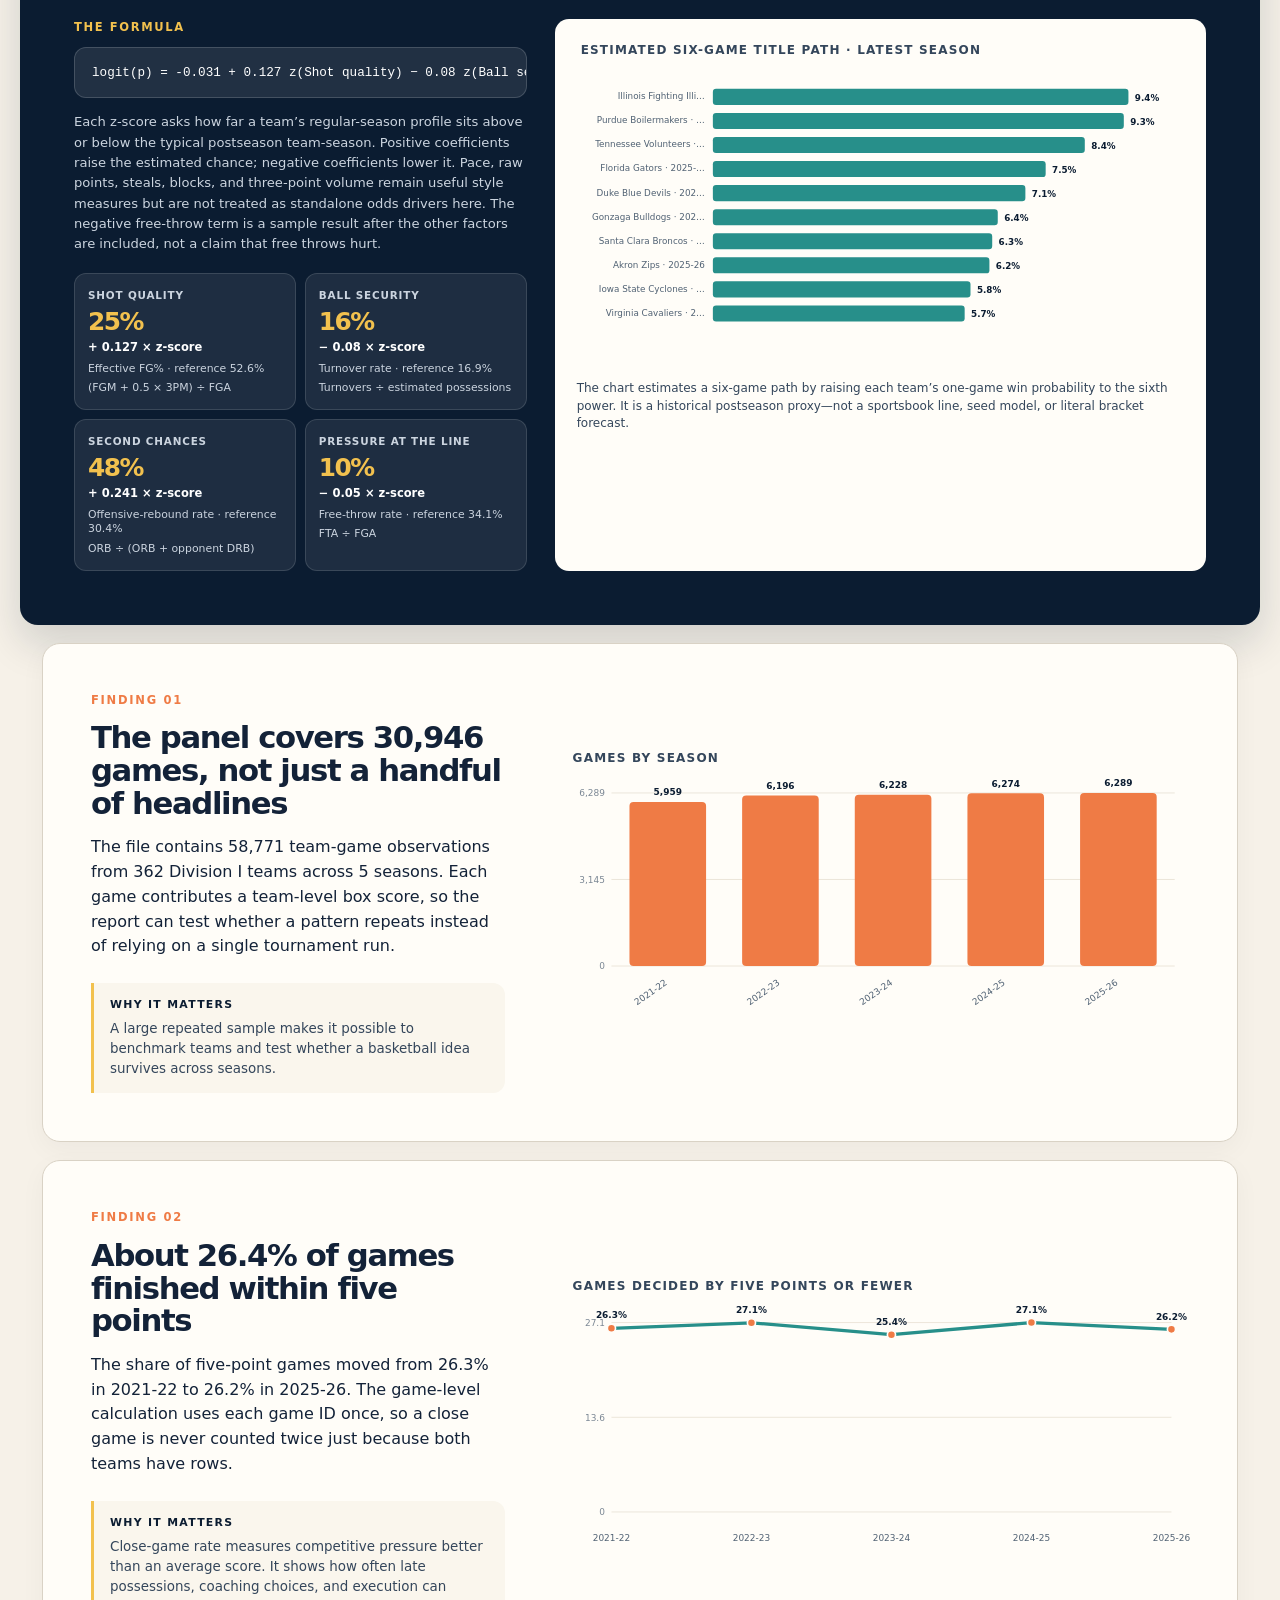
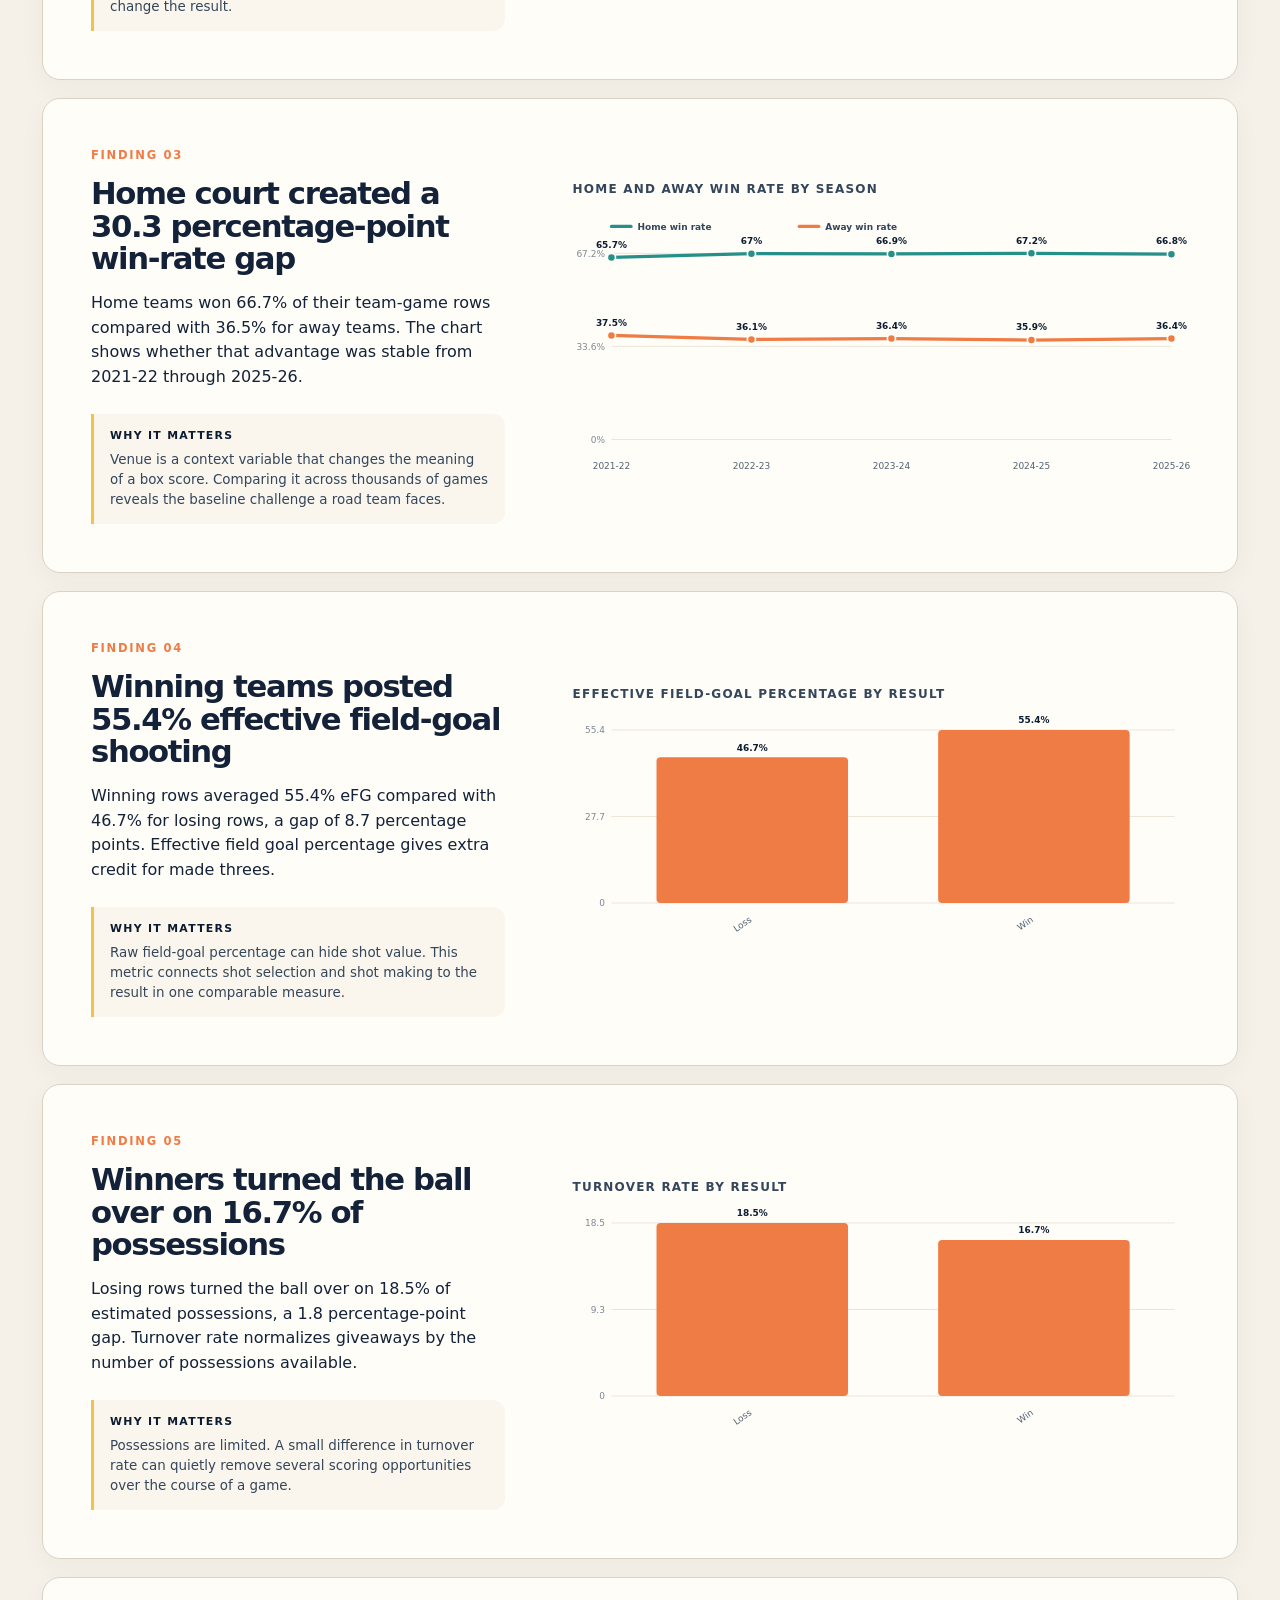
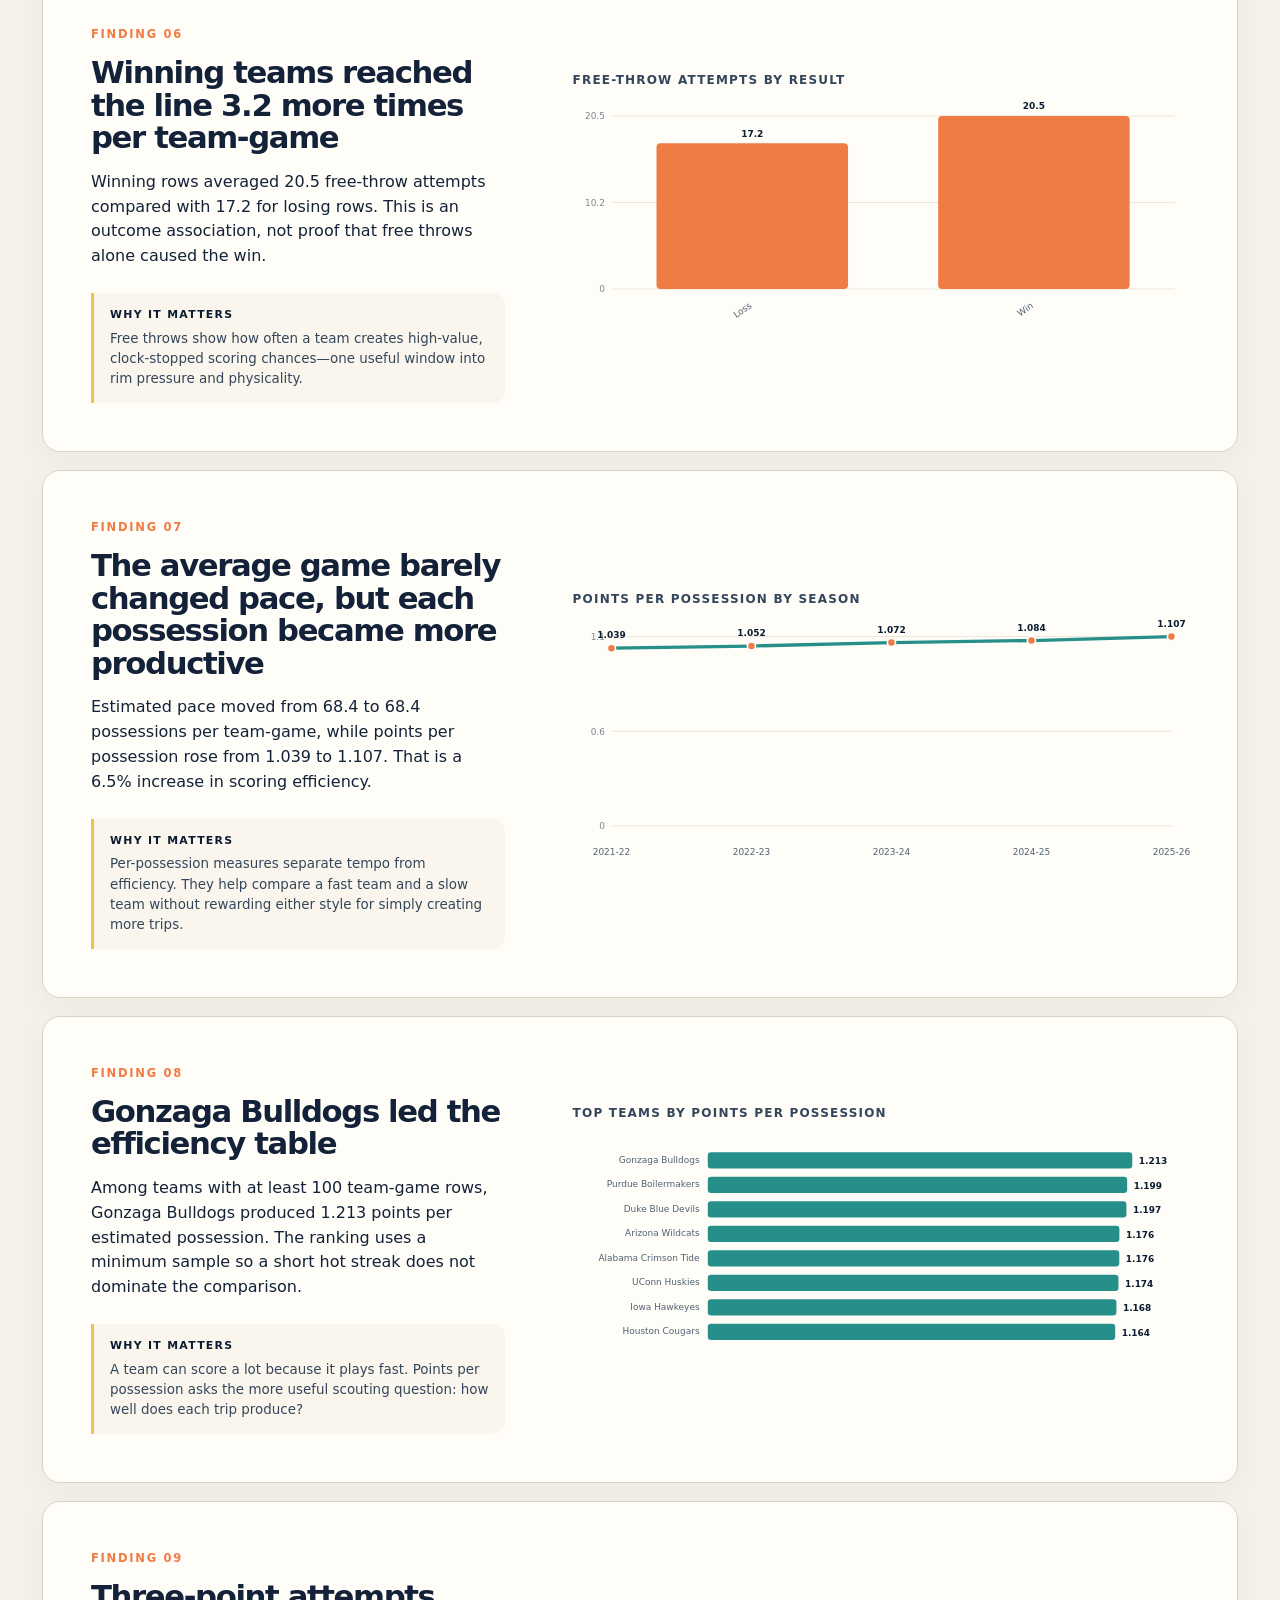
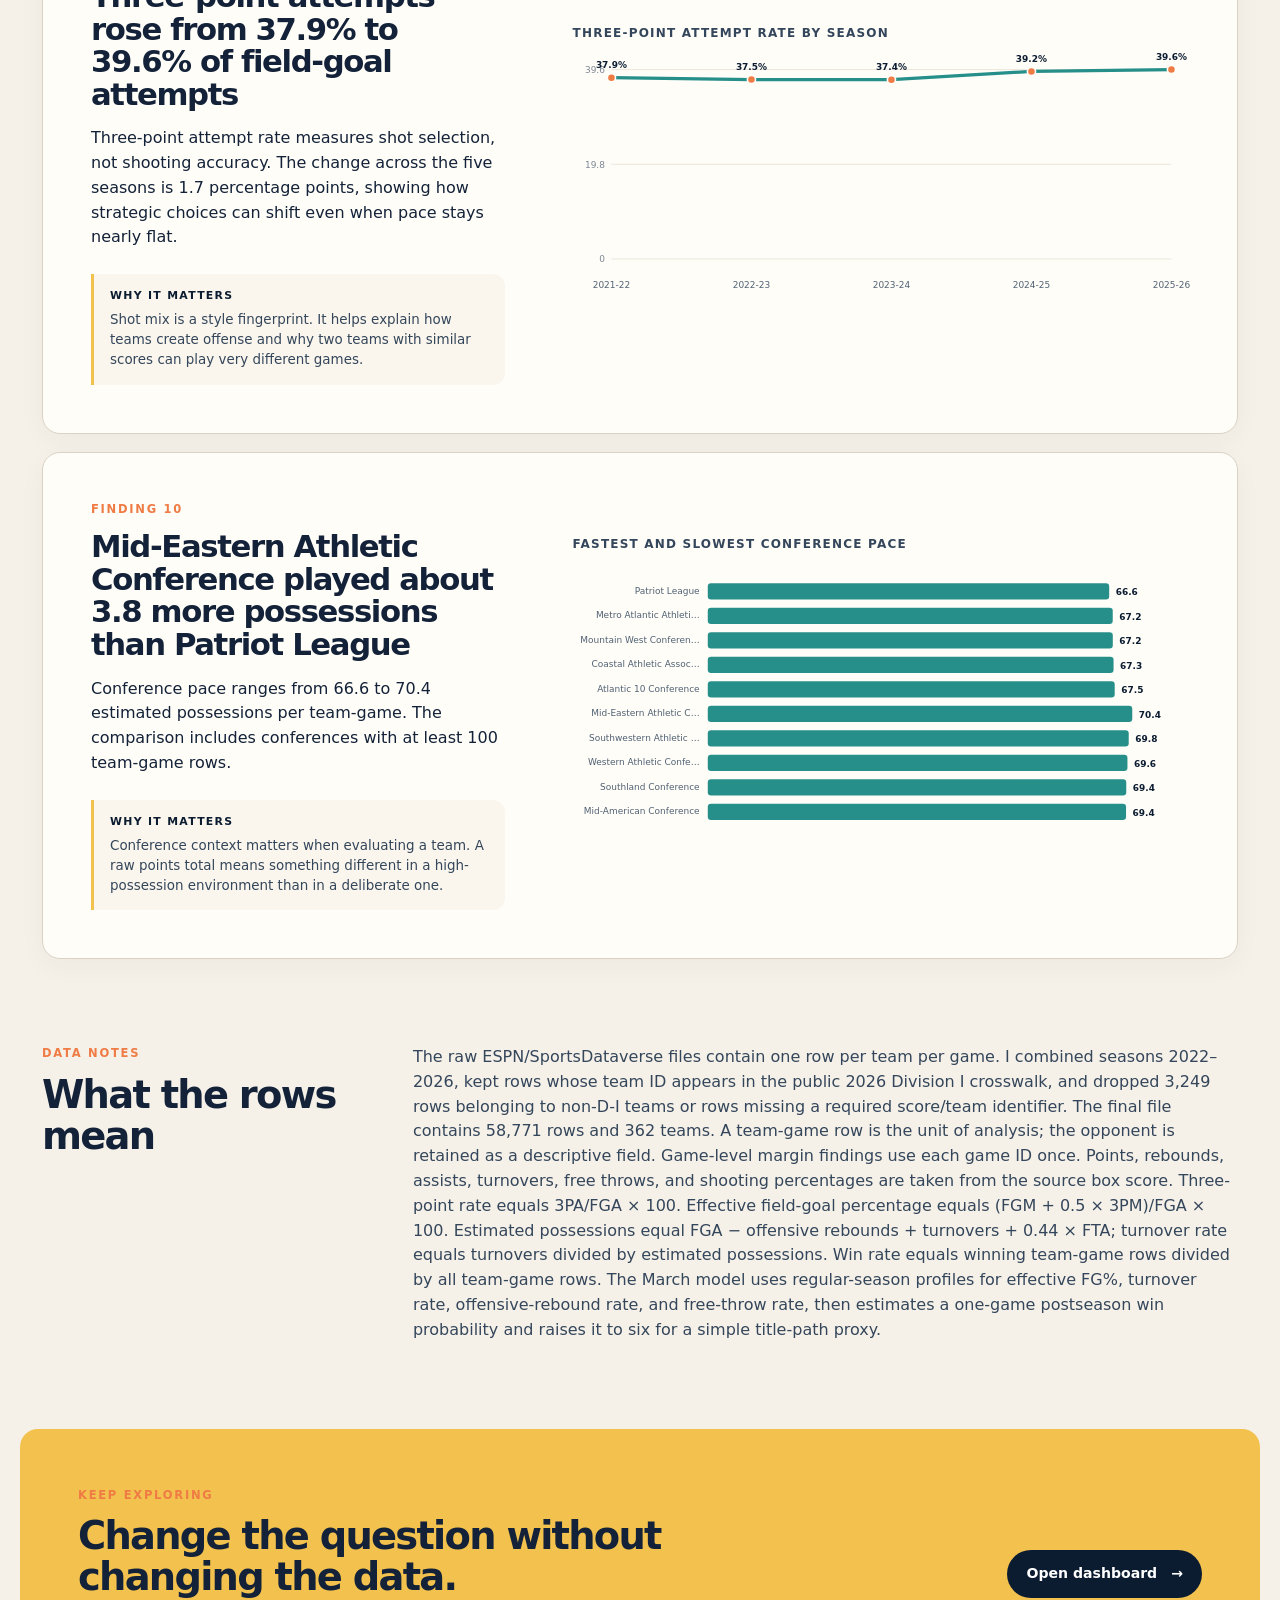
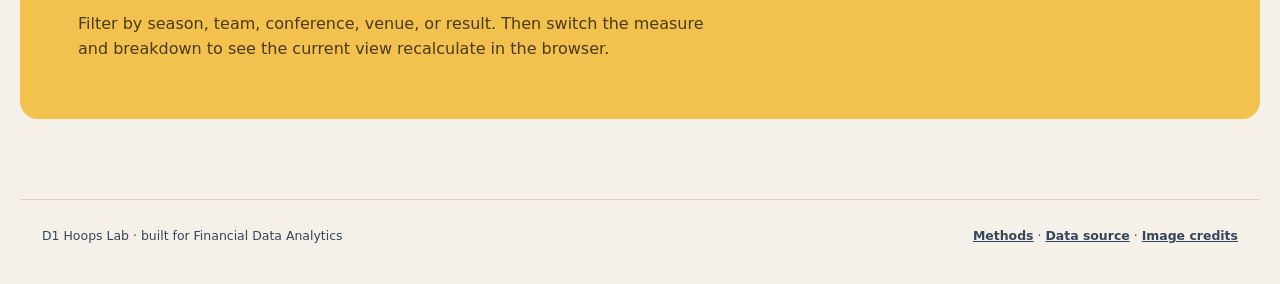
==== commit d9ee3eee: "Add March Madness odds model to report" ====
--- a/index.html
+++ b/index.html
@@ -43,6 +43,27 @@
         <p>This report treats a team’s box score in a particular game as the observation. Across five seasons, that creates enough repeated evidence to separate a one-night story from a pattern: which advantages travel, which styles produce efficiency, and which small margins decide thousands of games.</p>
       </section>
 
+      <section class="march-takeaway" aria-labelledby="march-takeaway-heading">
+        <div class="march-takeaway-header">
+          <p class="eyebrow">Main takeaway · March Madness odds</p>
+          <h2 id="march-takeaway-heading">Winning March games starts with winning possessions.</h2>
+          <p id="march-takeaway-lede">The model is loading the postseason evidence behind the formula.</p>
+        </div>
+        <div class="march-model-layout">
+          <div class="march-model-explainer">
+            <p class="march-model-label">The formula</p>
+            <div id="march-formula" class="march-formula">logit(p) = intercept + weighted factor z-scores</div>
+            <p class="march-model-note">Each z-score asks how far a team’s regular-season profile sits above or below the typical postseason team-season. Positive coefficients raise the estimated chance; negative coefficients lower it. Pace, raw points, steals, blocks, and three-point volume remain useful style measures but are not treated as standalone odds drivers here. The negative free-throw term is a sample result after the other factors are included, not a claim that free throws hurt.</p>
+            <div id="march-factor-grid" class="march-factor-grid"></div>
+          </div>
+          <div class="march-model-chart">
+            <div class="chart-title">Estimated six-game title path · latest season</div>
+            <div id="report-chart-march" class="chart loading">Loading…</div>
+            <p id="march-model-footnote" class="march-model-footnote">This is a historical model of a six-game path against an average postseason opponent—not a sportsbook line or a bracket forecast.</p>
+          </div>
+        </div>
+      </section>
+
       <div id="report-sections" class="report-sections">
         <div class="loading-panel loading">Building the report findings and charts…</div>
       </div>
--- a/styles.css
+++ b/styles.css
@@ -205,6 +205,34 @@
 .intro-section { padding-top: 110px; padding-bottom: 58px; max-width: 980px; margin-left: max(22px, calc((100% - 1240px) / 2)); }
 .intro-section h2 { max-width: 840px; }
 .intro-section p:last-child { max-width: 740px; color: var(--ink-soft); font-size: 1.02rem; }
+
+.march-takeaway {
+  max-width: 1240px;
+  margin: 0 auto 18px;
+  padding: clamp(28px, 5vw, 54px);
+  background: var(--navy);
+  color: white;
+  border-radius: var(--radius);
+  box-shadow: 0 18px 42px rgba(11, 28, 49, 0.16);
+}
+.march-takeaway .eyebrow { color: var(--gold); }
+.march-takeaway-header h2 { max-width: 780px; margin-bottom: 14px; color: white; font-size: clamp(2rem, 4vw, 4rem); }
+.march-takeaway-header > p:last-child { max-width: 790px; margin-bottom: 0; color: #cbd4df; font-size: 1rem; }
+.march-model-layout { margin-top: 34px; display: grid; grid-template-columns: minmax(280px, 0.82fr) minmax(480px, 1.18fr); gap: 28px; align-items: stretch; }
+.march-model-explainer { min-width: 0; }
+.march-model-label { margin-bottom: 10px; color: var(--gold); font-size: 0.72rem; font-weight: 850; letter-spacing: 0.14em; text-transform: uppercase; }
+.march-formula { padding: 15px 17px; overflow-x: auto; background: rgba(255, 255, 255, 0.09); border: 1px solid rgba(255, 255, 255, 0.16); border-radius: 12px; color: white; font-family: "SFMono-Regular", Consolas, "Liberation Mono", monospace; font-size: 0.79rem; line-height: 1.55; white-space: nowrap; }
+.march-model-note { margin: 14px 0 0; color: #cbd4df; font-size: 0.82rem; }
+.march-factor-grid { margin-top: 18px; display: grid; grid-template-columns: repeat(2, 1fr); gap: 9px; }
+.march-factor { min-width: 0; padding: 13px; background: rgba(255, 255, 255, 0.08); border: 1px solid rgba(255, 255, 255, 0.13); border-radius: 12px; }
+.march-factor .card-label { display: block; color: #cbd4df; font-size: 0.65rem; letter-spacing: 0.08em; }
+.march-factor strong { display: block; margin: 7px 0 4px; color: var(--gold); font-size: 1.55rem; letter-spacing: -0.06em; line-height: 1; }
+.march-factor > span:not(.card-label) { display: block; color: white; font-size: 0.72rem; font-weight: 800; }
+.march-factor small { display: block; margin-top: 5px; color: #cbd4df; font-size: 0.68rem; line-height: 1.35; }
+.march-model-chart { min-width: 0; padding: 22px 22px 16px; background: var(--paper); border-radius: 14px; color: var(--ink); }
+.march-model-chart .chart { min-height: 300px; }
+.march-model-chart .chart svg { min-height: 300px; }
+.march-model-footnote { margin: 5px 0 0; color: var(--ink-soft); font-size: 0.75rem; line-height: 1.45; }
 
 .report-sections { display: grid; gap: 18px; }
 .report-section {
@@ -292,6 +320,21 @@
 .comparison-controls { display: grid; grid-template-columns: repeat(2, minmax(170px, 1fr)); gap: 12px; min-width: min(100%, 520px); }
 .comparison-status { margin: 22px 0 0; color: var(--ink-soft); font-size: 0.9rem; }
 .comparison-chart { margin-top: 12px; }
+.matchup-panel { margin-top: 22px; padding: 28px; background: var(--paper); border: 1px solid var(--line); border-radius: var(--radius); box-shadow: var(--shadow); }
+.matchup-heading { display: flex; align-items: end; justify-content: space-between; gap: 34px; }
+.matchup-heading h2 { margin-bottom: 8px; font-size: 1.6rem; }
+.matchup-heading p:last-child { max-width: 670px; margin: 0; color: var(--ink-soft); font-size: 0.88rem; }
+.matchup-rule { flex: 0 0 auto; display: inline-flex; align-items: center; gap: 10px; padding: 10px 12px; border: 1px solid rgba(39, 143, 138, 0.28); border-radius: 999px; color: var(--navy); font-size: 0.72rem; font-weight: 800; letter-spacing: 0.04em; white-space: nowrap; }
+.matchup-rule .mode-dot { flex: 0 0 auto; }
+.matchup-summary { margin-top: 22px; display: grid; grid-template-columns: repeat(4, 1fr); gap: 12px; }
+.matchup-stat { min-height: 108px; padding: 16px; display: flex; flex-direction: column; justify-content: space-between; background: #faf6ed; border: 1px solid var(--line); border-radius: 12px; }
+.matchup-stat strong { color: var(--navy); font-size: 1.65rem; letter-spacing: -0.06em; line-height: 1; }
+.matchup-stat > span:last-child { color: var(--ink-soft); font-size: 0.75rem; }
+.matchup-stat-accent { background: var(--navy); border-color: var(--navy); }
+.matchup-stat-accent .card-label, .matchup-stat-accent > span:last-child { color: #cbd4df; }
+.matchup-stat-accent strong { color: var(--gold); }
+.matchup-chart-wrap { margin-top: 22px; padding-top: 22px; border-top: 1px solid var(--line); }
+.matchup-table-scroll { margin-top: 12px; }
 .filter-grid, .control-grid { display: grid; grid-template-columns: repeat(5, 1fr); gap: 12px; margin-top: 26px; }
 label { display: grid; gap: 7px; color: var(--ink-soft); font-size: 0.78rem; font-weight: 800; letter-spacing: 0.04em; }
 select { width: 100%; min-height: 42px; padding: 0 12px; border: 1px solid var(--line); border-radius: 10px; background: #fffaf0; color: var(--ink); font: inherit; font-size: 0.86rem; font-weight: 600; letter-spacing: 0; }
@@ -334,13 +377,16 @@
   .hero-note { display: none; }
   .headline-grid, .summary-grid { grid-template-columns: repeat(2, 1fr); }
   .report-section { grid-template-columns: 1fr; }
+  .march-model-layout { grid-template-columns: 1fr; }
   .methodology-section { grid-template-columns: 1fr; gap: 10px; }
   .filter-grid { grid-template-columns: repeat(2, 1fr); }
   .filter-grid label:last-child { grid-column: span 2; }
-  .dashboard-heading, .control-panel, .comparison-heading { display: block; }
+  .dashboard-heading, .control-panel, .comparison-heading, .matchup-heading { display: block; }
   .dashboard-intro { margin-top: 24px; }
   .control-grid { margin-top: 24px; }
   .comparison-controls { margin-top: 24px; }
+  .matchup-rule { margin-top: 24px; }
+  .matchup-summary { grid-template-columns: repeat(2, 1fr); }
 }
 
 @media (max-width: 620px) {
@@ -353,10 +399,14 @@
   .headline-card strong, .summary-card strong { font-size: 1.9rem; }
   .headline-card > span:last-child, .summary-card > span:last-child { font-size: 0.7rem; }
   .intro-section { padding-top: 82px; }
-  .report-section, .filter-panel, .comparison-panel, .control-panel, .table-section { padding: 20px; }
+  .march-takeaway { margin-left: 0; margin-right: 0; padding: 24px 20px; border-radius: 0; }
+  .report-section, .filter-panel, .comparison-panel, .matchup-panel, .control-panel, .table-section { padding: 20px; }
   .filter-grid, .control-grid { grid-template-columns: 1fr; }
   .filter-grid label:last-child { grid-column: auto; }
   .comparison-controls { grid-template-columns: 1fr; }
+  .matchup-summary { grid-template-columns: 1fr 1fr; gap: 9px; }
+  .matchup-stat { min-height: 112px; padding: 14px; }
+  .matchup-stat strong { font-size: 1.45rem; }
   .dashboard-charts { grid-template-columns: 1fr; }
   .chart-wide { grid-column: auto; }
   .chart-card-heading { display: block; }
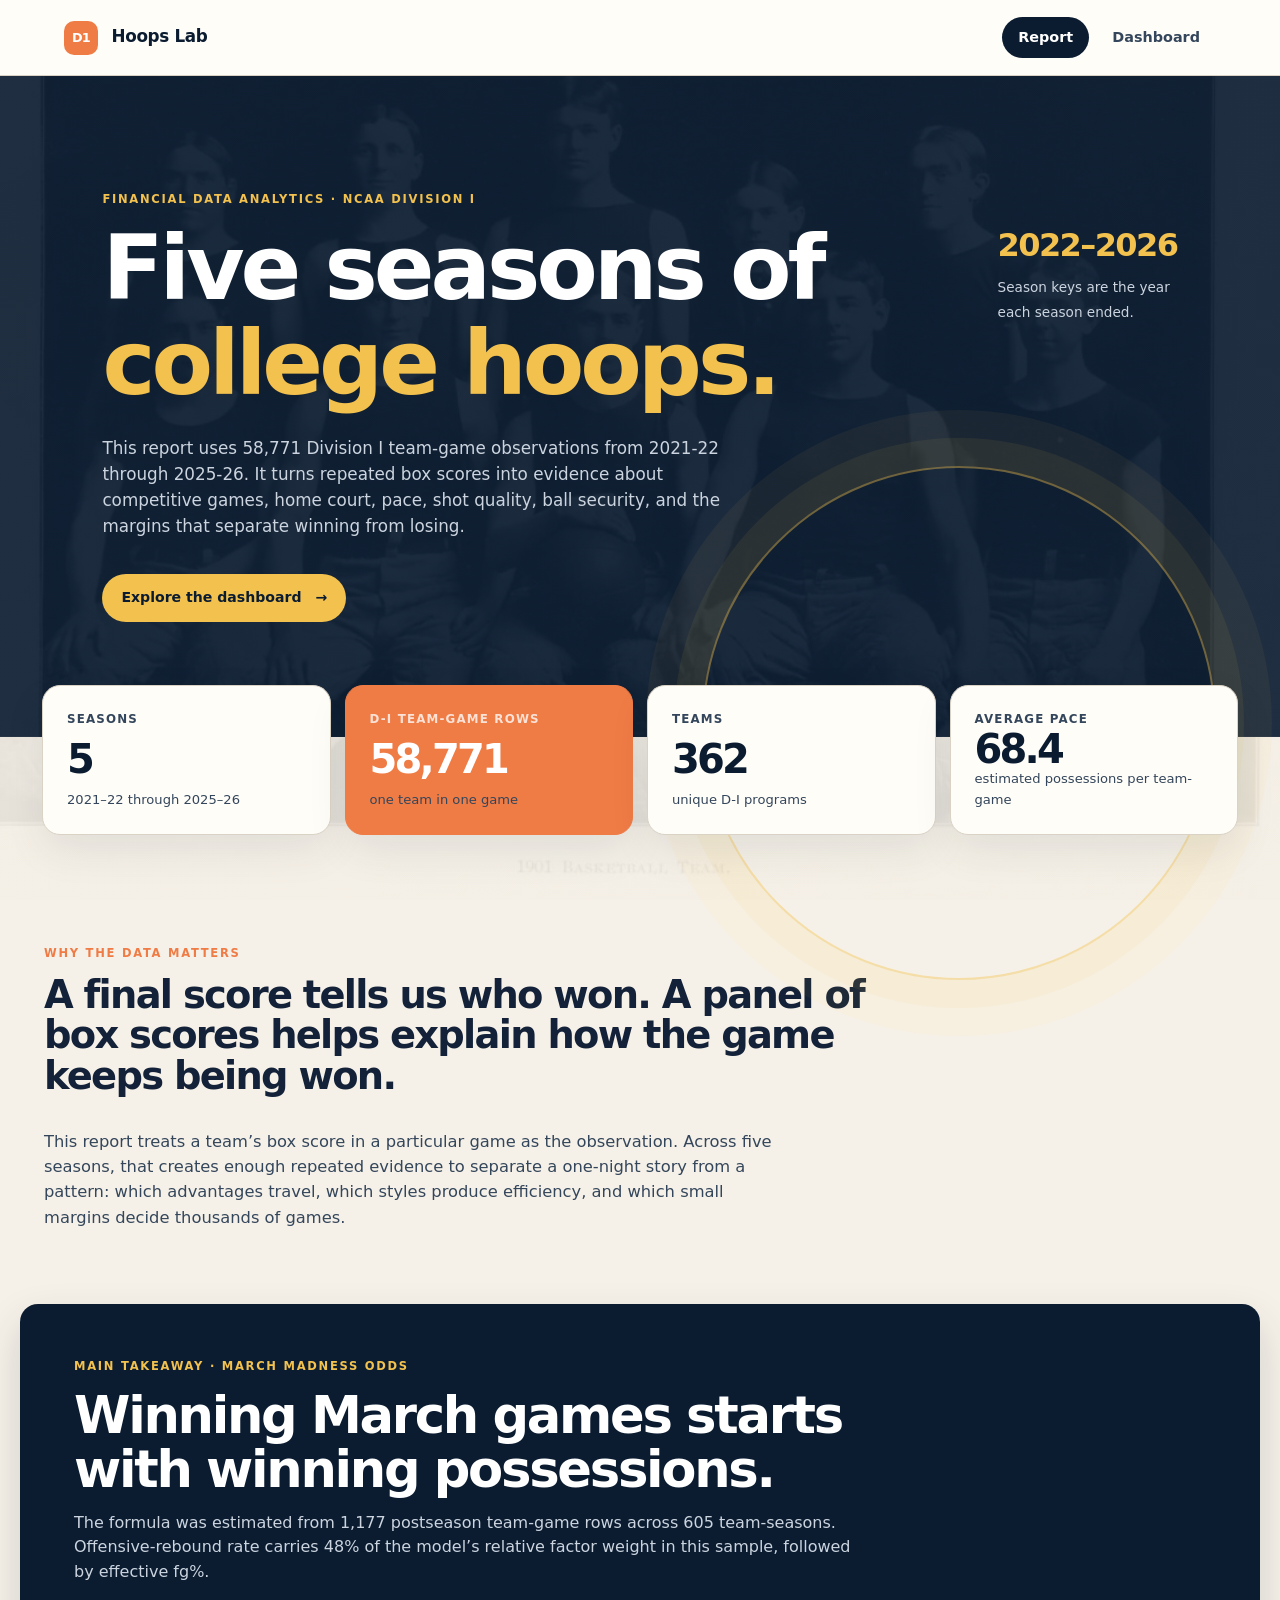
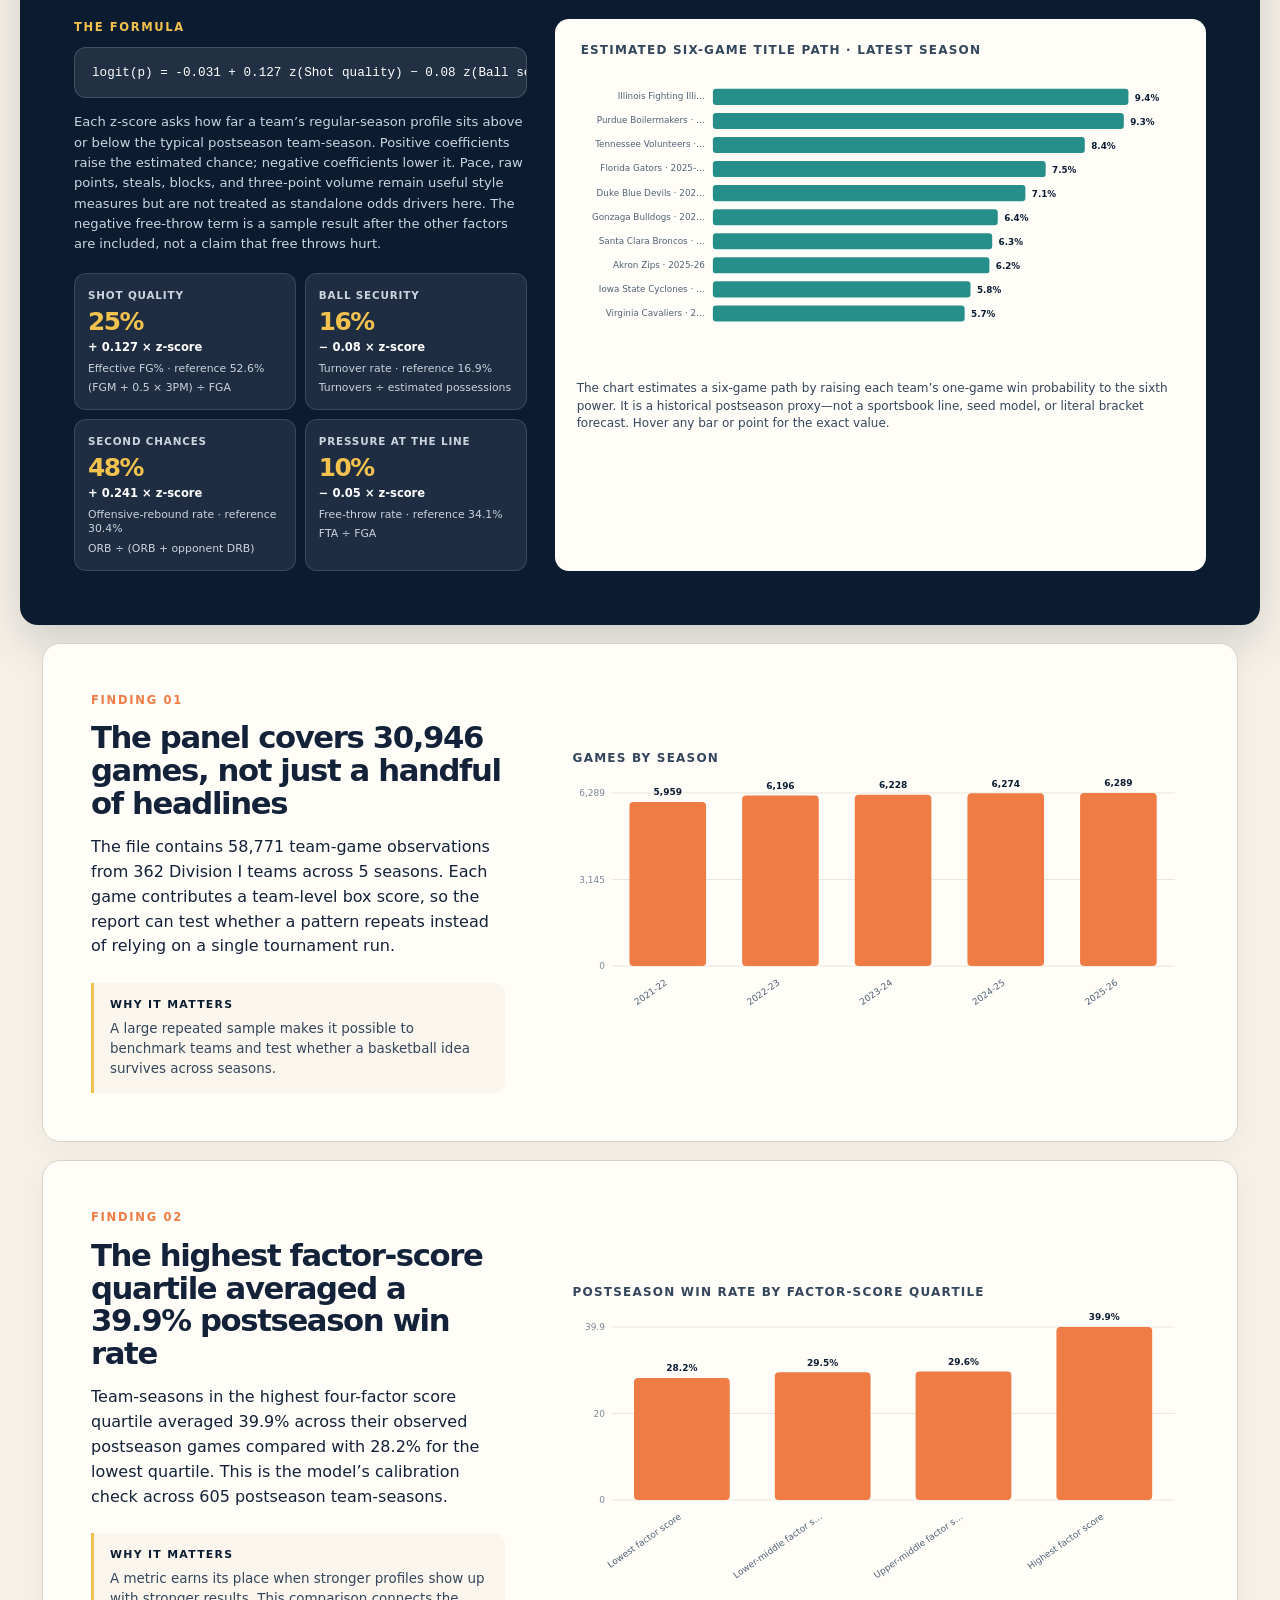
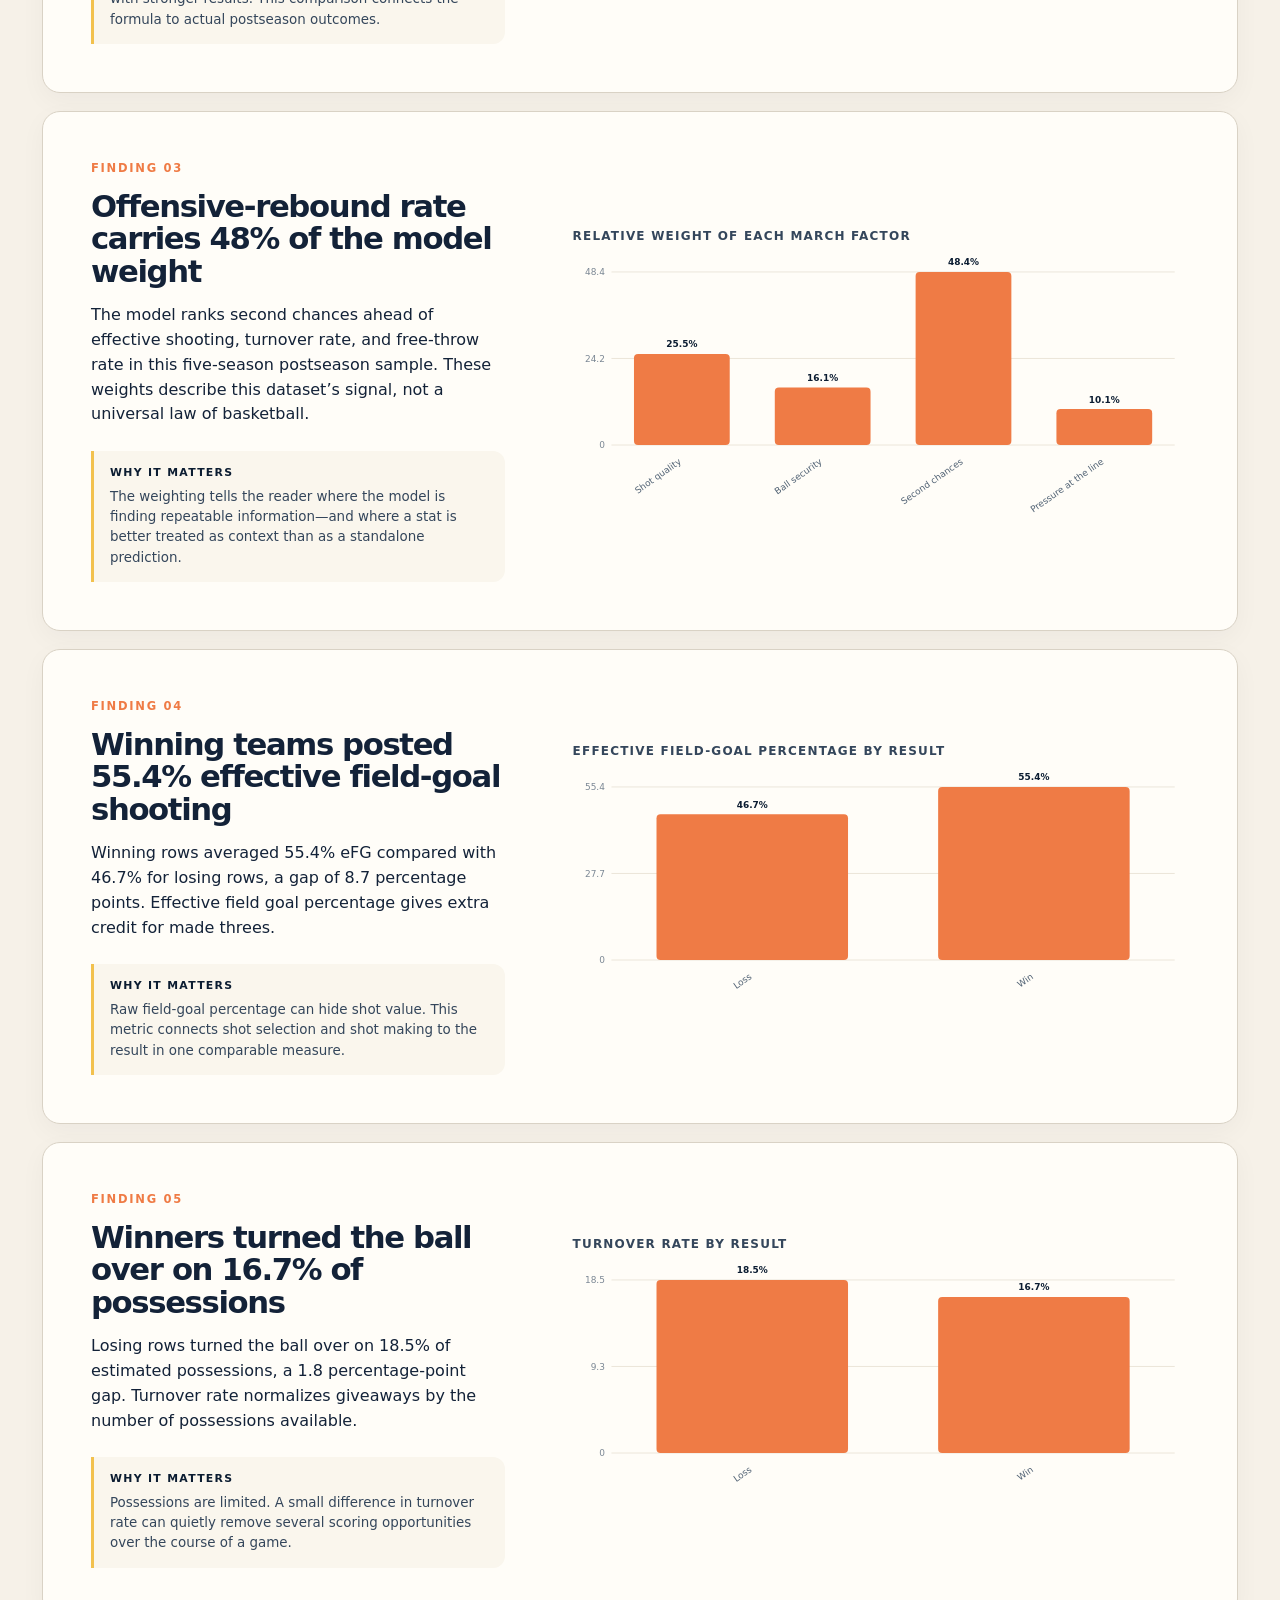
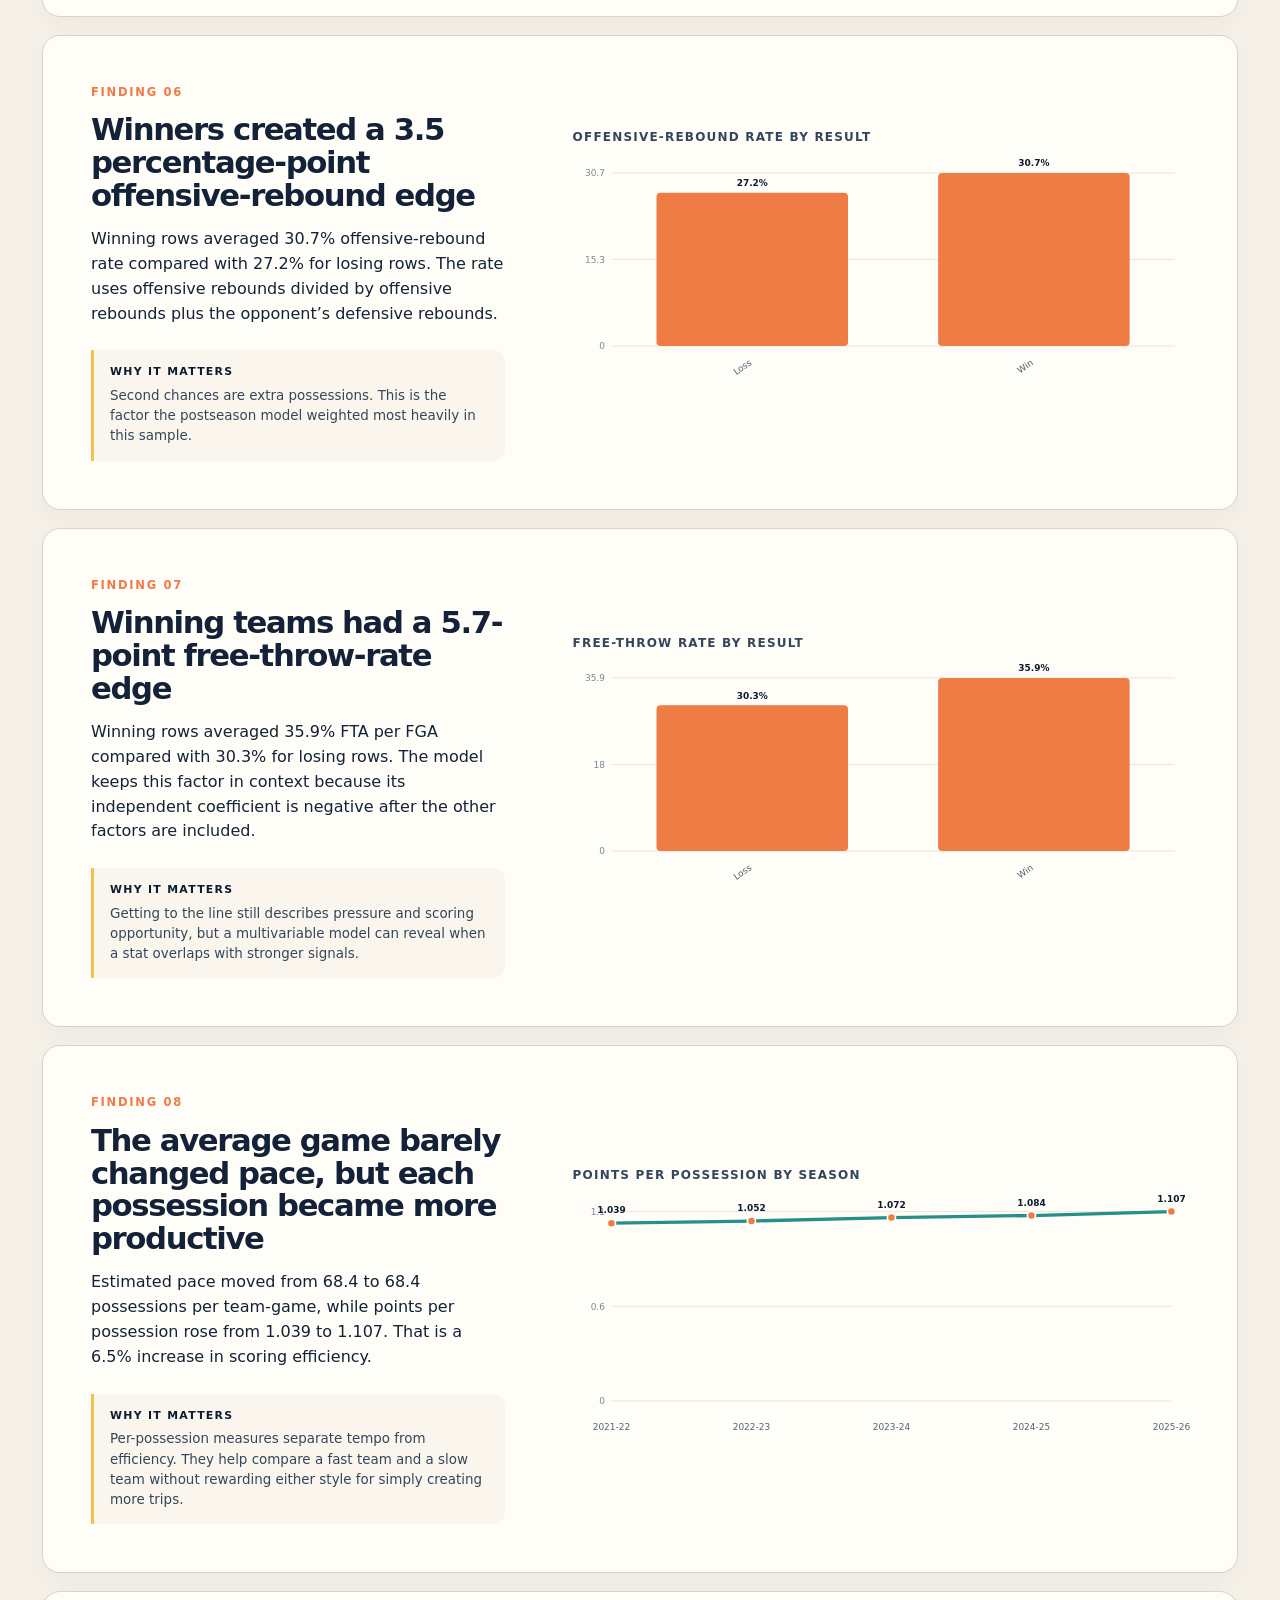
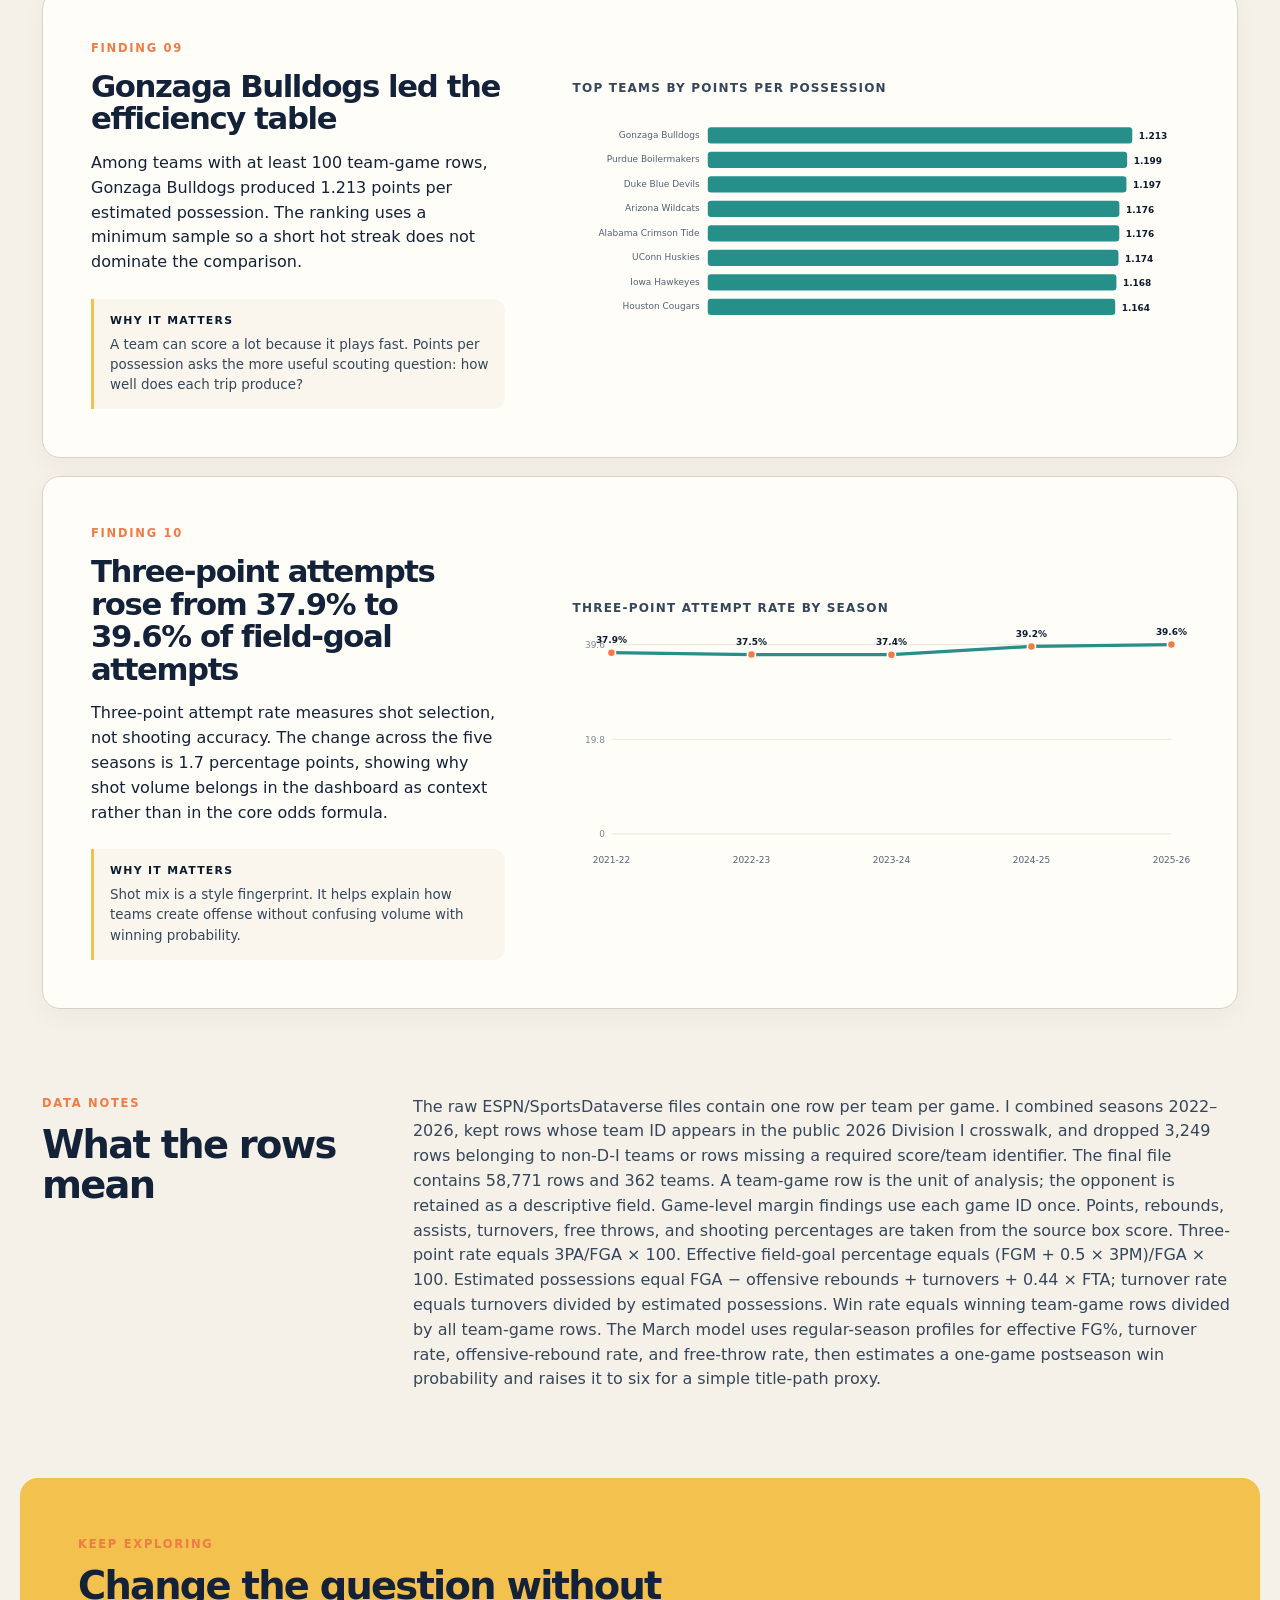
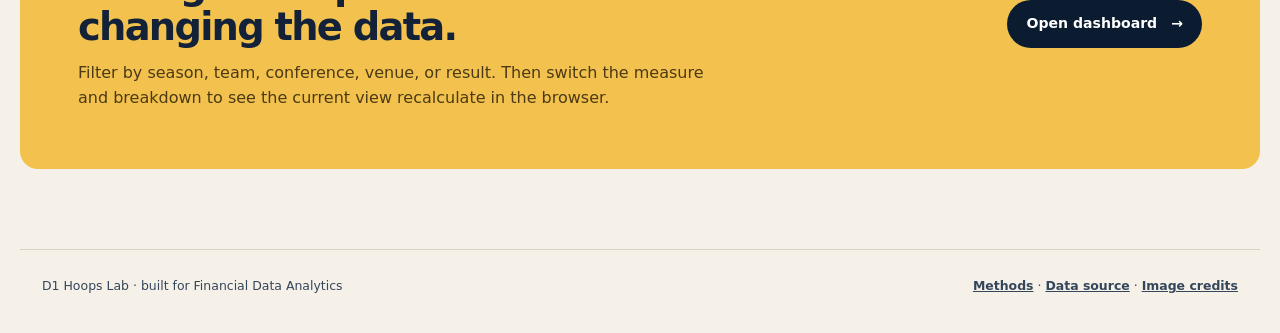
==== commit 2b4b8dfd: "Make March analytics interactive" ====
--- a/index.html
+++ b/index.html
@@ -59,7 +59,7 @@
           <div class="march-model-chart">
             <div class="chart-title">Estimated six-game title path · latest season</div>
             <div id="report-chart-march" class="chart loading">Loading…</div>
-            <p id="march-model-footnote" class="march-model-footnote">This is a historical model of a six-game path against an average postseason opponent—not a sportsbook line or a bracket forecast.</p>
+            <p id="march-model-footnote" class="march-model-footnote">This is a historical model of a six-game path against an average postseason opponent—not a sportsbook line or a bracket forecast. Hover any bar or point to inspect its exact value.</p>
           </div>
         </div>
       </section>
--- a/styles.css
+++ b/styles.css
@@ -245,7 +245,9 @@
   border: 1px solid var(--line);
   border-radius: var(--radius);
   box-shadow: 0 8px 26px rgba(19, 34, 56, 0.04);
-}
+  transition: border-color 160ms ease, box-shadow 160ms ease, transform 160ms ease;
+}
+.report-section:hover { border-color: rgba(39, 143, 138, 0.5); box-shadow: var(--shadow); transform: translateY(-2px); }
 
 .section-copy h2 { margin-bottom: 16px; font-size: clamp(1.6rem, 2.4vw, 2.3rem); }
 .section-copy > p:last-child { margin-bottom: 0; color: var(--ink-soft); }
@@ -255,8 +257,12 @@
 .chart-wrap { min-width: 0; }
 .chart-title, .chart-card-heading span { color: var(--ink-soft); font-size: 0.75rem; font-weight: 800; letter-spacing: 0.1em; text-transform: uppercase; }
 .chart-title { margin: 0 0 8px 4px; }
-.chart { min-height: 240px; }
+.chart { min-height: 240px; position: relative; }
 .chart svg { width: 100%; height: auto; min-height: 240px; overflow: visible; }
+.chart [data-tooltip] { cursor: crosshair; outline: none; transition: filter 140ms ease, opacity 140ms ease; }
+.chart [data-tooltip]:hover, .chart [data-tooltip]:focus { filter: brightness(0.82) saturate(1.18); }
+.chart-tooltip { position: absolute; z-index: 5; max-width: 250px; padding: 9px 11px; border: 1px solid rgba(242, 193, 78, 0.45); border-radius: 9px; background: var(--navy); color: white; box-shadow: 0 10px 24px rgba(11, 28, 49, 0.2); font-size: 0.75rem; font-weight: 750; line-height: 1.35; opacity: 0; pointer-events: none; transform: translateY(3px); transition: opacity 120ms ease, transform 120ms ease; }
+.chart-tooltip.is-visible { opacity: 1; transform: translateY(0); }
 .chart-grid { stroke: #e8e0d3; stroke-width: 1; }
 .chart-axis { fill: #7b8794; font-size: 11px; }
 .chart-label { fill: #506173; font-size: 11px; }
@@ -351,7 +357,8 @@
 .dashboard-status { margin-top: 22px; margin-bottom: 0; color: var(--ink-soft); font-size: 0.9rem; }
 
 .dashboard-charts { margin-top: 14px; display: grid; grid-template-columns: repeat(2, minmax(0, 1fr)); gap: 18px; }
-.dashboard-chart-card { min-width: 0; padding: 24px; background: var(--paper); border: 1px solid var(--line); border-radius: var(--radius); }
+.dashboard-chart-card { min-width: 0; padding: 24px; background: var(--paper); border: 1px solid var(--line); border-radius: var(--radius); transition: border-color 160ms ease, box-shadow 160ms ease, transform 160ms ease; }
+.dashboard-chart-card:hover { border-color: rgba(39, 143, 138, 0.5); box-shadow: var(--shadow); transform: translateY(-2px); }
 .chart-wide { grid-column: span 2; }
 .chart-card-heading { display: flex; justify-content: space-between; align-items: baseline; gap: 16px; margin-bottom: 10px; }
 .chart-card-heading h3 { margin-bottom: 0; }
@@ -419,4 +426,5 @@
 
 @media (prefers-reduced-motion: reduce) {
   body[data-page="report"], body[data-page="dashboard"] { background-attachment: scroll; }
-}
+  .report-section, .dashboard-chart-card, .chart-tooltip { transition: none; }
+}
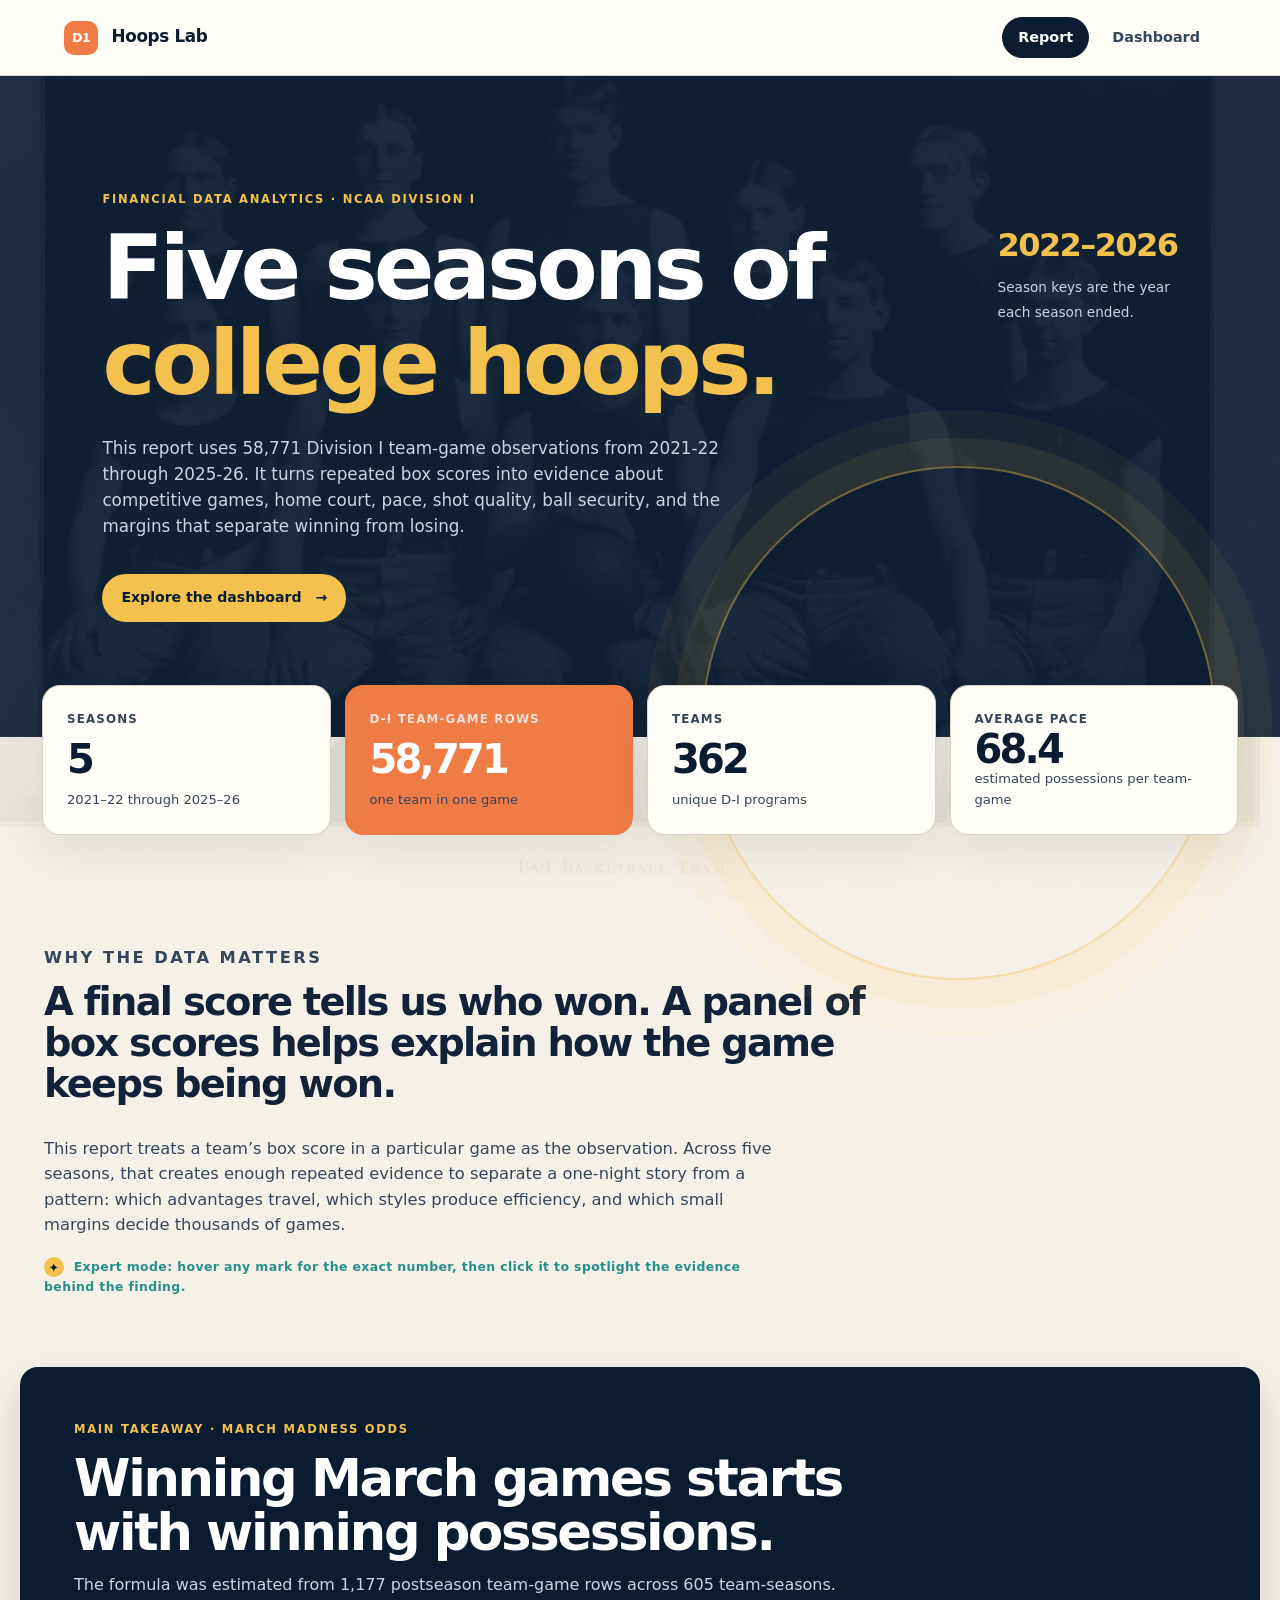
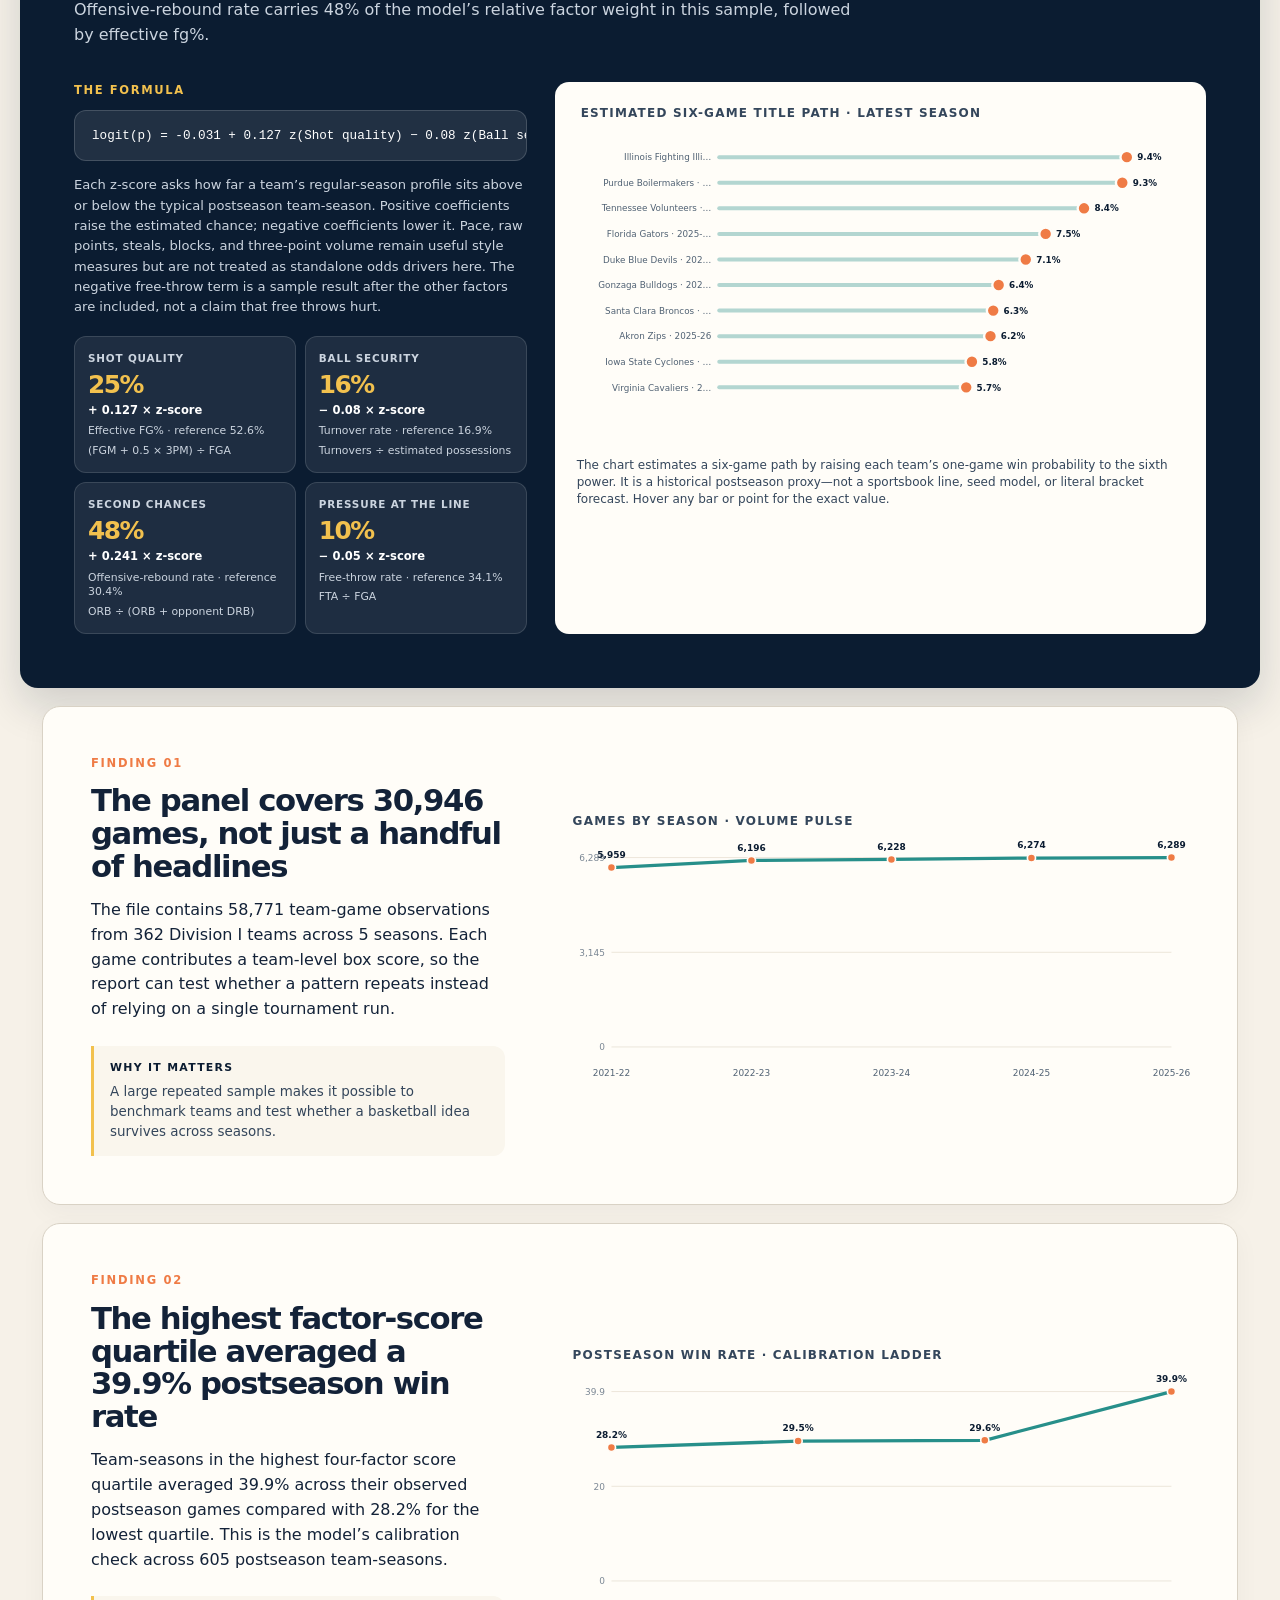
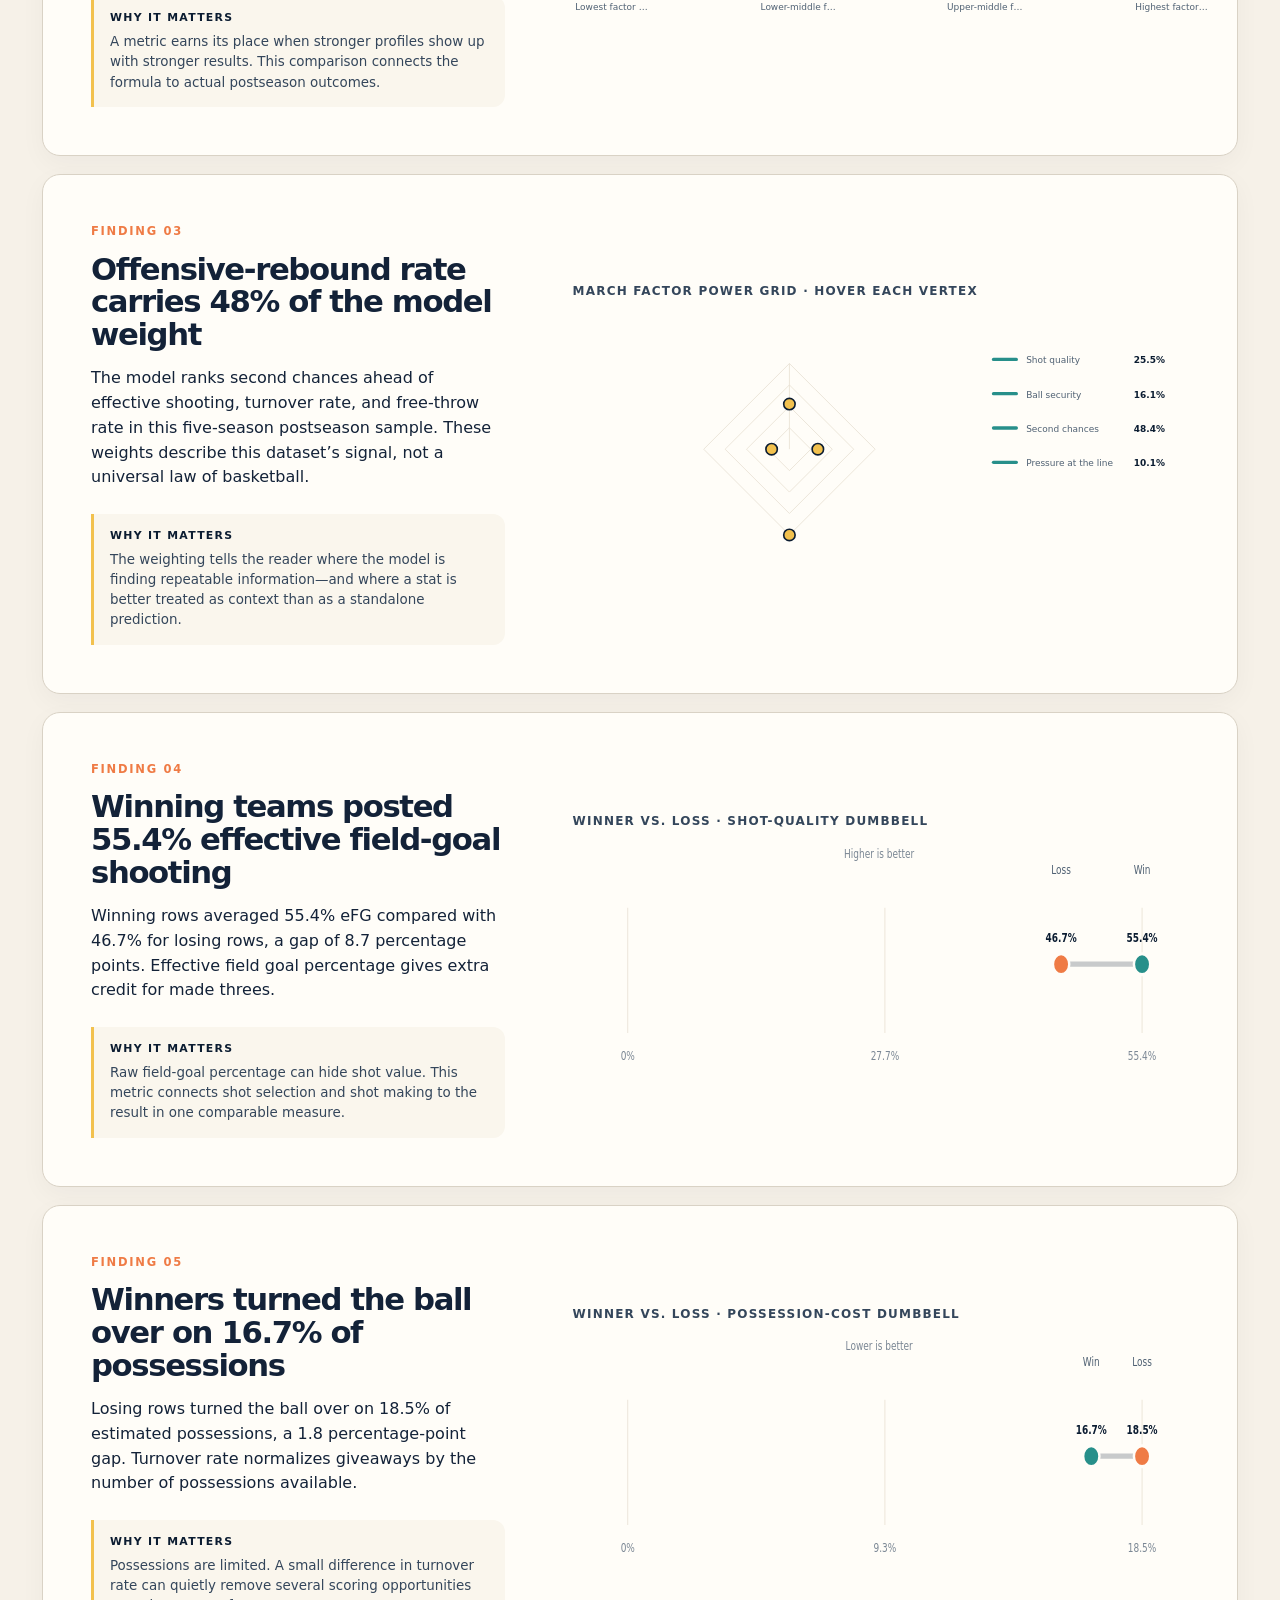
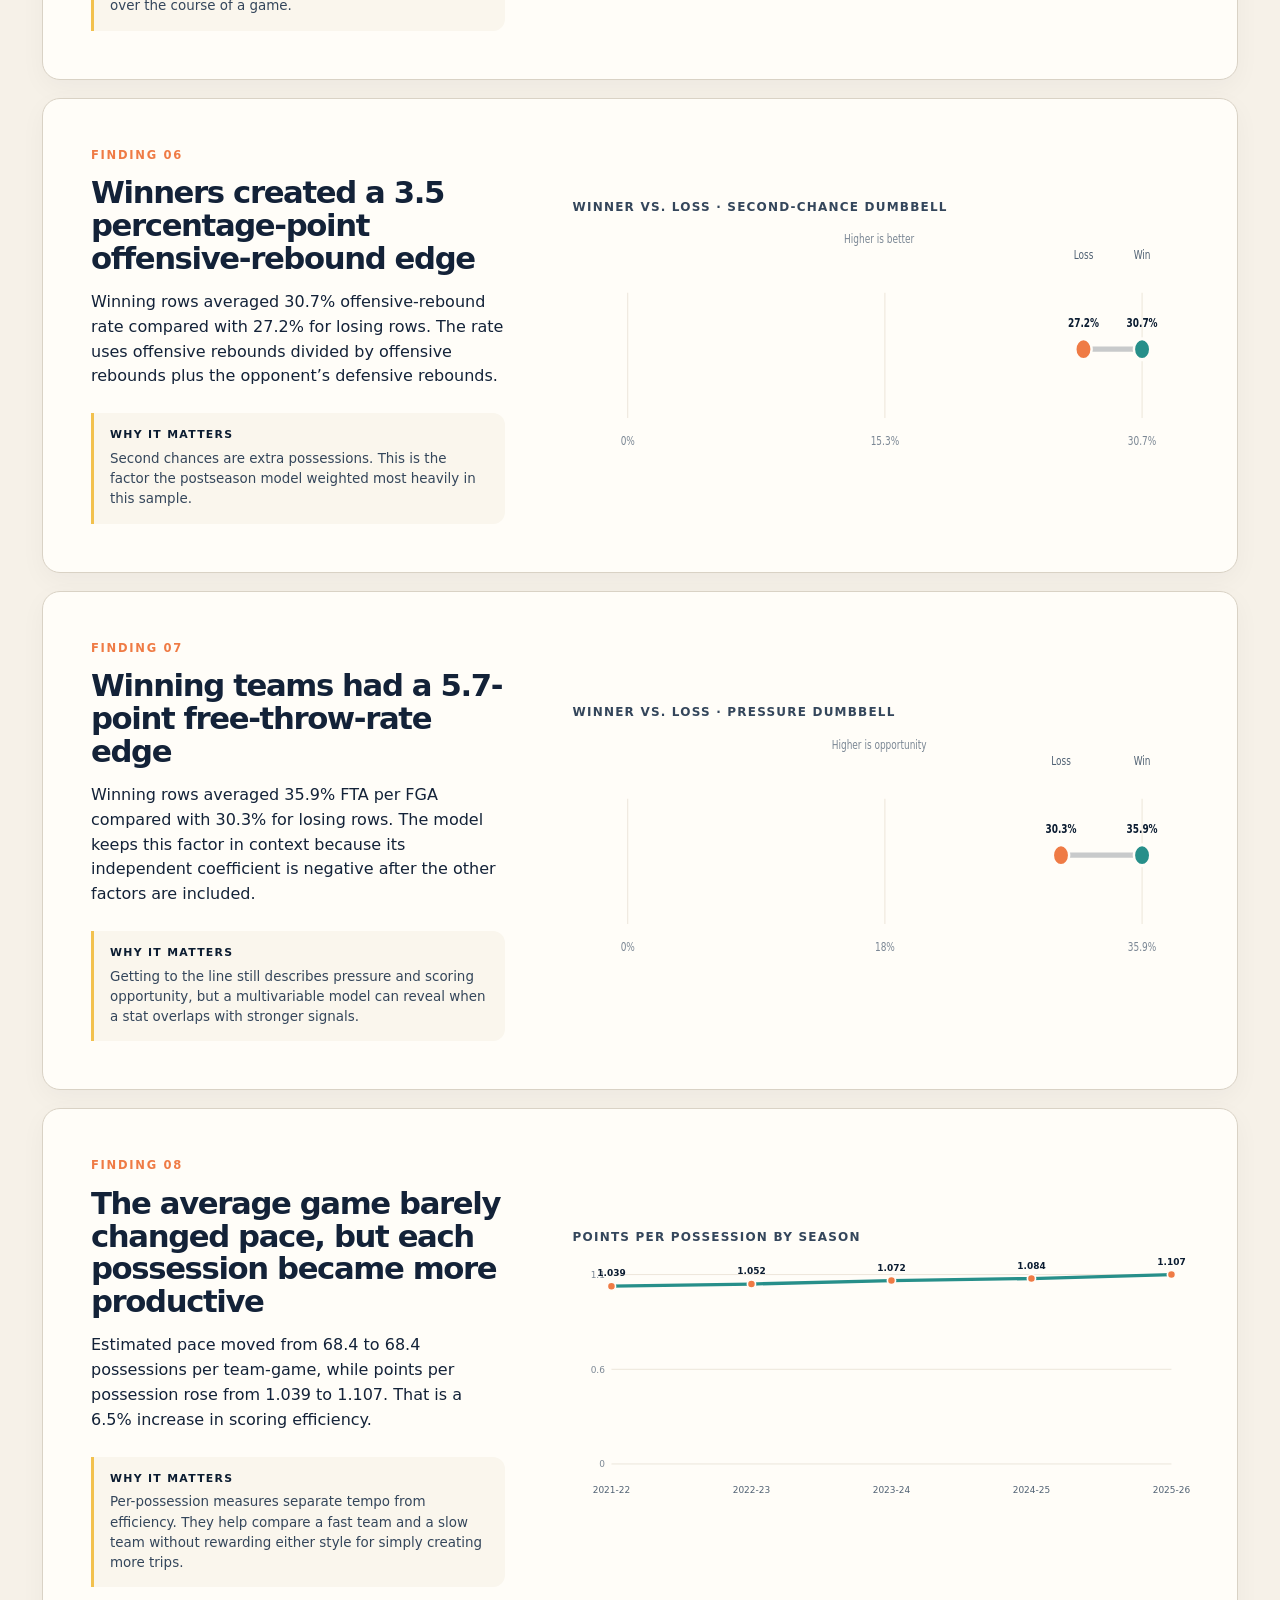
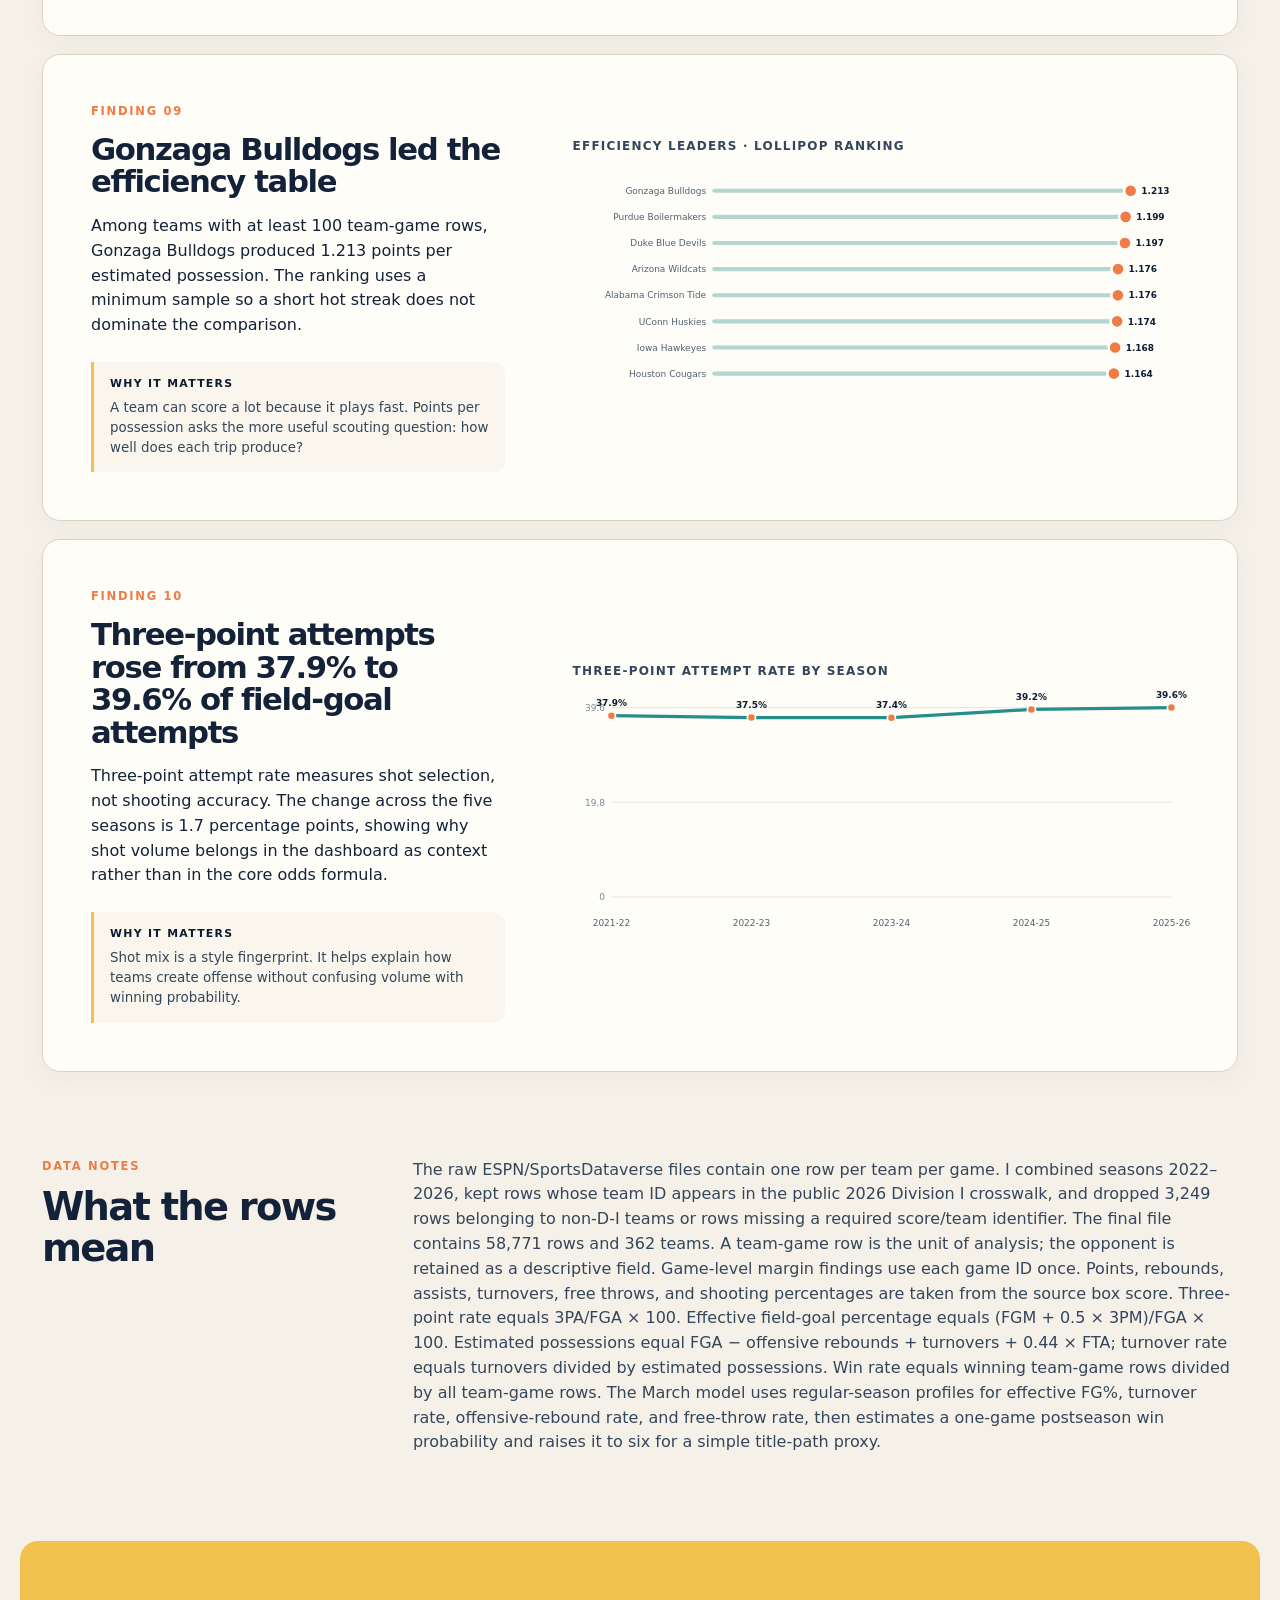
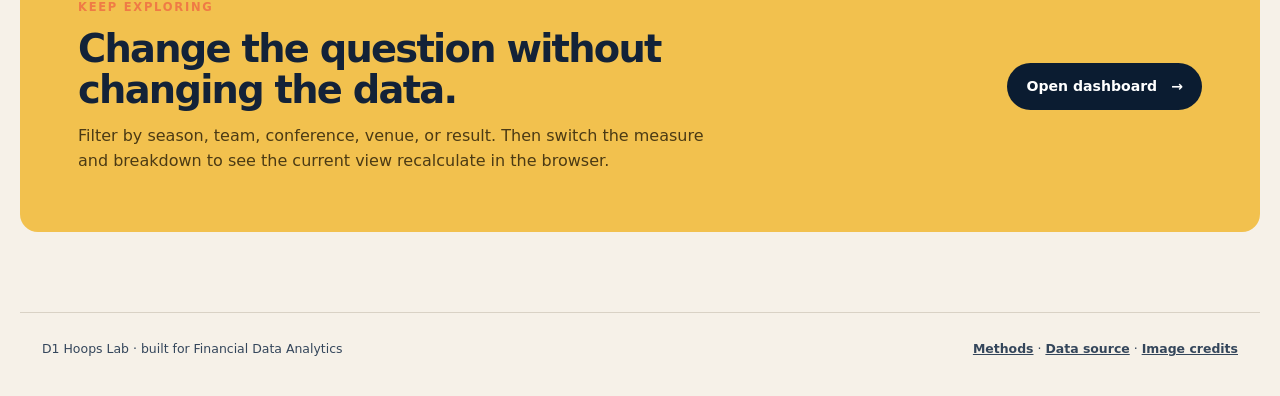
==== commit fdb49880: "Add multi-team March analytics experience" ====
--- a/index.html
+++ b/index.html
@@ -41,6 +41,7 @@
         <p class="eyebrow">Why the data matters</p>
         <h2>A final score tells us who won. A panel of box scores helps explain how the game keeps being won.</h2>
         <p>This report treats a team’s box score in a particular game as the observation. Across five seasons, that creates enough repeated evidence to separate a one-night story from a pattern: which advantages travel, which styles produce efficiency, and which small margins decide thousands of games.</p>
+        <p class="interaction-note"><span aria-hidden="true">✦</span> Expert mode: hover any mark for the exact number, then click it to spotlight the evidence behind the finding.</p>
       </section>
 
       <section class="march-takeaway" aria-labelledby="march-takeaway-heading">
--- a/styles.css
+++ b/styles.css
@@ -204,7 +204,9 @@
 
 .intro-section { padding-top: 110px; padding-bottom: 58px; max-width: 980px; margin-left: max(22px, calc((100% - 1240px) / 2)); }
 .intro-section h2 { max-width: 840px; }
-.intro-section p:last-child { max-width: 740px; color: var(--ink-soft); font-size: 1.02rem; }
+.intro-section p:not(.interaction-note) { max-width: 740px; color: var(--ink-soft); font-size: 1.02rem; }
+.interaction-note { max-width: 740px; margin-top: 20px; color: var(--teal); font-size: 0.78rem !important; font-weight: 850; letter-spacing: 0.03em; }
+.interaction-note span { display: inline-grid; width: 20px; height: 20px; margin-right: 5px; place-items: center; border-radius: 50%; background: var(--gold); color: var(--navy); }
 
 .march-takeaway {
   max-width: 1240px;
@@ -261,6 +263,7 @@
 .chart svg { width: 100%; height: auto; min-height: 240px; overflow: visible; }
 .chart [data-tooltip] { cursor: crosshair; outline: none; transition: filter 140ms ease, opacity 140ms ease; }
 .chart [data-tooltip]:hover, .chart [data-tooltip]:focus { filter: brightness(0.82) saturate(1.18); }
+.chart [data-tooltip].is-selected { filter: brightness(0.78) saturate(1.3); stroke: var(--gold); stroke-width: 3; }
 .chart-tooltip { position: absolute; z-index: 5; max-width: 250px; padding: 9px 11px; border: 1px solid rgba(242, 193, 78, 0.45); border-radius: 9px; background: var(--navy); color: white; box-shadow: 0 10px 24px rgba(11, 28, 49, 0.2); font-size: 0.75rem; font-weight: 750; line-height: 1.35; opacity: 0; pointer-events: none; transform: translateY(3px); transition: opacity 120ms ease, transform 120ms ease; }
 .chart-tooltip.is-visible { opacity: 1; transform: translateY(0); }
 .chart-grid { stroke: #e8e0d3; stroke-width: 1; }
@@ -271,11 +274,26 @@
 .chart-bar-alt { fill: var(--teal); }
 .chart-line { fill: none; stroke: var(--teal); stroke-width: 4; stroke-linejoin: round; stroke-linecap: round; }
 .chart-line-alt { fill: none; stroke: var(--orange); stroke-width: 4; stroke-linejoin: round; stroke-linecap: round; }
+.chart-line-third { fill: none; stroke: var(--blue); stroke-width: 4; stroke-linejoin: round; stroke-linecap: round; }
+.chart-line-fourth { fill: none; stroke: #9b59b6; stroke-width: 4; stroke-linejoin: round; stroke-linecap: round; }
 .chart-dot { fill: var(--orange); stroke: var(--paper); stroke-width: 2; }
 .chart-dot-primary { fill: var(--teal); stroke: var(--paper); stroke-width: 2; }
 .chart-dot-alt { fill: var(--orange); stroke: var(--paper); stroke-width: 2; }
+.chart-dot-third { fill: var(--blue); stroke: var(--paper); stroke-width: 2; }
+.chart-dot-fourth { fill: #9b59b6; stroke: var(--paper); stroke-width: 2; }
 .chart-legend { fill: var(--ink-soft); font-size: 11px; font-weight: 800; }
 .chart-dot-soft { fill: var(--blue); opacity: 0.72; }
+.chart-radar-ring { fill: none; stroke: #e8e0d3; stroke-width: 1; }
+.chart-radar-axis { stroke: #e8e0d3; stroke-width: 1; }
+.chart-radar-area { fill: rgba(39, 143, 138, 0.22); stroke: var(--teal); stroke-width: 3; stroke-linejoin: round; }
+.chart-radar-point { fill: var(--gold); stroke: var(--navy); stroke-width: 2; cursor: crosshair; }
+.chart-radar-key { stroke: var(--teal); stroke-width: 4; stroke-linecap: round; }
+.chart-dumbbell-line { stroke: var(--navy); stroke-width: 5; stroke-linecap: round; opacity: 0.22; }
+.chart-dumbbell-point { stroke: var(--paper); stroke-width: 3; cursor: crosshair; }
+.chart-dumbbell-win { fill: var(--teal); }
+.chart-dumbbell-loss { fill: var(--orange); }
+.chart-lollipop-line { stroke: var(--teal); stroke-width: 5; stroke-linecap: round; opacity: 0.35; }
+.chart-lollipop-point { fill: var(--orange); stroke: var(--paper); stroke-width: 3; cursor: crosshair; }
 .empty-chart { min-height: 220px; display: grid; place-items: center; color: var(--ink-soft); background: #faf6ed; border-radius: 12px; }
 
 .methodology-section {
@@ -308,6 +326,18 @@
 .dashboard-mode { display: inline-flex; align-items: center; gap: 9px; margin-bottom: 18px; padding: 7px 11px; border: 1px solid rgba(39, 143, 138, 0.38); border-radius: 999px; background: rgba(255, 253, 248, 0.78); color: var(--navy); font-size: 0.68rem; font-weight: 850; letter-spacing: 0.1em; text-transform: uppercase; }
 .mode-dot { width: 8px; height: 8px; border-radius: 50%; background: var(--teal); box-shadow: 0 0 0 4px rgba(39, 143, 138, 0.12); }
 .dashboard-intro { max-width: 390px; margin: 0 0 8px; padding-left: 18px; border-left: 2px solid var(--orange); color: var(--ink-soft); }
+.mode-panel { margin-top: 0; padding: 24px 28px; display: flex; align-items: center; justify-content: space-between; gap: 28px; background: var(--navy); border-radius: var(--radius); color: white; box-shadow: var(--shadow); }
+.mode-panel .eyebrow { color: var(--gold); }
+.mode-panel h2 { margin-bottom: 8px; font-size: 1.55rem; }
+.mode-description { margin: 0; color: #cbd4df; font-size: 0.86rem; }
+.mode-switcher { display: grid; grid-template-columns: repeat(3, minmax(112px, 1fr)); gap: 7px; min-width: min(100%, 440px); }
+.mode-button { min-height: 62px; padding: 10px 14px; border: 1px solid rgba(255,255,255,0.2); border-radius: 11px; background: rgba(255,255,255,0.07); color: #cbd4df; cursor: pointer; font: inherit; font-size: 0.82rem; font-weight: 850; text-align: left; transition: transform 160ms ease, background 160ms ease, color 160ms ease, border-color 160ms ease; }
+.mode-button span { display: block; margin-top: 4px; color: #93a3b4; font-size: 0.68rem; font-weight: 600; }
+.mode-button:hover, .mode-button:focus-visible { transform: translateY(-2px); border-color: var(--gold); color: white; outline: none; }
+.mode-button.is-active { background: var(--gold); border-color: var(--gold); color: var(--navy); }
+.mode-button.is-active span { color: #5a4612; }
+body[data-dashboard-mode="march"] .mode-panel { background: #173f59; }
+body[data-dashboard-mode="fan"] .mode-panel { background: #6c321d; }
 
 .filter-panel, .control-panel, .table-section {
   background: var(--paper);
@@ -326,12 +356,50 @@
 .comparison-controls { display: grid; grid-template-columns: repeat(2, minmax(170px, 1fr)); gap: 12px; min-width: min(100%, 520px); }
 .comparison-status { margin: 22px 0 0; color: var(--ink-soft); font-size: 0.9rem; }
 .comparison-chart { margin-top: 12px; }
+.team-dna-panel { margin-top: 22px; padding: 28px; background: var(--navy); border-radius: var(--radius); color: white; box-shadow: var(--shadow); }
+.team-dna-heading { display: flex; align-items: end; justify-content: space-between; gap: 28px; }
+.team-dna-heading h2 { margin-bottom: 8px; font-size: 1.6rem; }
+.team-dna-heading p:last-child { max-width: 680px; margin: 0; color: #cbd4df; font-size: 0.88rem; }
+.team-dna-status { flex: 0 0 auto; color: var(--gold); font-size: 0.76rem; font-weight: 800; }
+.team-dna-grid { margin-top: 22px; display: grid; grid-template-columns: repeat(2, minmax(0, 1fr)); gap: 14px; }
+.dna-card { padding: 20px; background: rgba(255,255,255,0.08); border: 1px solid rgba(255,255,255,0.16); border-radius: 14px; }
+.dna-card-a { border-top: 3px solid var(--gold); }
+.dna-card-b { border-top: 3px solid #70c6c2; }
+.dna-card-top { display: flex; justify-content: space-between; gap: 18px; }
+.dna-card .card-label { color: #cbd4df; }
+.dna-team-name { display: flex; align-items: center; gap: 10px; margin: 7px 0; }
+.dna-card h3 { margin: 0; color: white; font-size: 1.45rem; }
+.dna-style { color: var(--gold); font-size: 0.76rem; font-weight: 850; letter-spacing: 0.05em; text-transform: uppercase; }
+.dna-score { flex: 0 0 auto; text-align: right; }
+.dna-score strong { display: block; color: var(--gold); font-size: 2rem; letter-spacing: -0.07em; line-height: 1; }
+.dna-score span { color: #cbd4df; font-size: 0.68rem; font-weight: 750; }
+.dna-metrics { margin-top: 22px; display: grid; gap: 14px; }
+.dna-metric > div:first-child { display: flex; justify-content: space-between; gap: 12px; color: #cbd4df; font-size: 0.76rem; }
+.dna-metric strong { color: white; }
+.dna-track { height: 8px; position: relative; margin-top: 7px; overflow: hidden; border-radius: 999px; background: rgba(255,255,255,0.12); }
+.dna-track span { display: block; height: 100%; border-radius: inherit; background: linear-gradient(90deg, var(--teal), var(--gold)); }
+.dna-track i { position: absolute; top: -3px; bottom: -3px; left: 50%; width: 1px; background: rgba(255,255,255,0.7); }
+.dna-metric small { display: block; margin-top: 5px; color: #93a3b4; font-size: 0.67rem; }
 .matchup-panel { margin-top: 22px; padding: 28px; background: var(--paper); border: 1px solid var(--line); border-radius: var(--radius); box-shadow: var(--shadow); }
 .matchup-heading { display: flex; align-items: end; justify-content: space-between; gap: 34px; }
 .matchup-heading h2 { margin-bottom: 8px; font-size: 1.6rem; }
 .matchup-heading p:last-child { max-width: 670px; margin: 0; color: var(--ink-soft); font-size: 0.88rem; }
 .matchup-rule { flex: 0 0 auto; display: inline-flex; align-items: center; gap: 10px; padding: 10px 12px; border: 1px solid rgba(39, 143, 138, 0.28); border-radius: 999px; color: var(--navy); font-size: 0.72rem; font-weight: 800; letter-spacing: 0.04em; white-space: nowrap; }
 .matchup-rule .mode-dot { flex: 0 0 auto; }
+.matchup-insights { margin-top: 22px; padding: 18px; display: grid; grid-template-columns: minmax(220px, 0.7fr) minmax(0, 1.3fr); gap: 18px; background: #faf6ed; border: 1px solid var(--line); border-radius: 13px; }
+.matchup-insight-copy { align-self: center; }
+.matchup-insight-copy .eyebrow { margin-bottom: 8px; font-size: 0.64rem; }
+.matchup-insight-copy strong { display: block; color: var(--navy); font-size: 1.2rem; line-height: 1.1; }
+.matchup-insight-copy p { margin: 8px 0 0; color: var(--ink-soft); font-size: 0.78rem; line-height: 1.45; }
+.matchup-edge-grid { display: grid; grid-template-columns: repeat(4, minmax(0, 1fr)); gap: 8px; }
+.matchup-edge-card { min-width: 0; padding: 12px; border: 1px solid var(--line); border-top: 3px solid var(--teal); border-radius: 10px; background: var(--paper); color: var(--ink); cursor: pointer; font: inherit; text-align: left; transition: transform 160ms ease, box-shadow 160ms ease, border-color 160ms ease; }
+.matchup-edge-card.edge-b { border-top-color: var(--orange); }
+.matchup-edge-card:hover, .matchup-edge-card:focus-visible { border-color: var(--teal); box-shadow: 0 8px 16px rgba(19, 34, 56, 0.1); outline: none; transform: translateY(-2px); }
+.matchup-edge-card .card-label { display: block; font-size: 0.6rem; }
+.matchup-edge-card strong { display: flex; align-items: center; margin: 7px 0 4px; color: var(--navy); font-size: 0.78rem; line-height: 1.1; }
+.matchup-edge-card > span:not(.card-label) { display: block; color: var(--teal); font-size: 0.72rem; font-weight: 850; }
+.matchup-edge-card.edge-b > span:not(.card-label) { color: var(--orange); }
+.matchup-edge-card small { display: block; margin-top: 7px; color: var(--ink-soft); font-size: 0.62rem; line-height: 1.3; }
 .matchup-summary { margin-top: 22px; display: grid; grid-template-columns: repeat(4, 1fr); gap: 12px; }
 .matchup-stat { min-height: 108px; padding: 16px; display: flex; flex-direction: column; justify-content: space-between; background: #faf6ed; border: 1px solid var(--line); border-radius: 12px; }
 .matchup-stat strong { color: var(--navy); font-size: 1.65rem; letter-spacing: -0.06em; line-height: 1; }
@@ -341,10 +409,57 @@
 .matchup-stat-accent strong { color: var(--gold); }
 .matchup-chart-wrap { margin-top: 22px; padding-top: 22px; border-top: 1px solid var(--line); }
 .matchup-table-scroll { margin-top: 12px; }
+.multi-comparison-block { margin-top: 24px; padding-top: 22px; border-top: 1px solid var(--line); }
+.multi-comparison-block .chart-card-heading { margin-bottom: 0; }
+.simulator-panel { margin-top: 22px; padding: 28px; background: #173f59; border-radius: var(--radius); color: white; box-shadow: var(--shadow); }
+.simulator-heading { display: flex; align-items: end; justify-content: space-between; gap: 28px; }
+.simulator-heading h2 { margin-bottom: 8px; font-size: 1.6rem; }
+.simulator-heading p:last-child { max-width: 680px; margin: 0; color: #cbd4df; font-size: 0.88rem; }
+.simulator-controls { display: flex; align-items: end; gap: 12px; min-width: min(100%, 440px); }
+.simulator-controls label { flex: 1 1 auto; color: #cbd4df; }
+.simulator-controls .button-outline { flex: 0 0 auto; border-color: rgba(255,255,255,0.35); color: white; }
+.simulator-controls .button-outline:hover { background: white; border-color: white; color: var(--navy); }
+.simulator-layout { margin-top: 24px; display: grid; grid-template-columns: minmax(0, 1.35fr) minmax(240px, 0.65fr); gap: 16px; align-items: stretch; }
+.scenario-sliders { display: grid; grid-template-columns: repeat(2, minmax(0, 1fr)); gap: 10px; }
+.scenario-slider { padding: 14px; background: rgba(255,255,255,0.08); border: 1px solid rgba(255,255,255,0.14); border-radius: 11px; color: #cbd4df; }
+.scenario-slider > span { display: flex; justify-content: space-between; gap: 8px; font-size: 0.75rem; }
+.scenario-slider b { color: white; }
+.scenario-slider output { color: var(--gold); font-weight: 850; }
+.scenario-slider input { width: 100%; margin: 14px 0 6px; accent-color: var(--gold); cursor: pointer; }
+.scenario-slider small { display: block; color: #93a3b4; font-size: 0.65rem; font-weight: 600; line-height: 1.3; }
+.scenario-result { min-height: 210px; padding: 22px; display: flex; flex-direction: column; justify-content: center; background: var(--gold); border-radius: 13px; color: var(--navy); }
+.scenario-result .card-label { color: #5a4612; }
+.scenario-result strong { margin: 12px 0 5px; font-size: clamp(2.6rem, 5vw, 4.2rem); letter-spacing: -0.08em; line-height: 0.9; }
+.scenario-result > span:not(.card-label) { font-size: 0.74rem; font-weight: 800; }
+.scenario-result p { margin: 14px 0 0; color: #5a4612; font-size: 0.79rem; line-height: 1.45; }
 .filter-grid, .control-grid { display: grid; grid-template-columns: repeat(5, 1fr); gap: 12px; margin-top: 26px; }
 label { display: grid; gap: 7px; color: var(--ink-soft); font-size: 0.78rem; font-weight: 800; letter-spacing: 0.04em; }
 select { width: 100%; min-height: 42px; padding: 0 12px; border: 1px solid var(--line); border-radius: 10px; background: #fffaf0; color: var(--ink); font: inherit; font-size: 0.86rem; font-weight: 600; letter-spacing: 0; }
 select:focus { outline: 3px solid rgba(39, 143, 138, 0.2); border-color: var(--teal); }
+.multi-team-field select { min-height: 128px; padding: 7px; }
+.multi-team-field select option { padding: 5px 7px; border-radius: 6px; }
+.multi-team-field select option:checked { background: var(--teal) linear-gradient(0deg, var(--teal), var(--teal)); color: white; }
+label small, .multi-team-field small { color: var(--ink-soft); font-size: 0.66rem; font-weight: 600; line-height: 1.35; letter-spacing: 0; }
+.active-filters { min-height: 22px; margin-top: 18px; display: flex; flex-wrap: wrap; align-items: center; gap: 7px; }
+.active-filter-empty { color: var(--ink-soft); font-size: 0.76rem; }
+.filter-chip { display: inline-flex; align-items: center; gap: 6px; padding: 6px 9px; border: 1px solid rgba(39, 143, 138, 0.28); border-radius: 999px; background: #eff8f5; color: var(--navy); cursor: pointer; font: inherit; font-size: 0.72rem; font-weight: 750; }
+.filter-chip span { color: var(--teal); font-size: 0.64rem; letter-spacing: 0.08em; text-transform: uppercase; }
+.filter-chip b { color: var(--orange); font-size: 0.95rem; line-height: 0.7; }
+.filter-chip:hover, .filter-chip:focus-visible { border-color: var(--orange); outline: none; }
+.selected-team-identity { min-height: 30px; margin-top: 14px; display: flex; flex-wrap: wrap; align-items: center; gap: 8px; }
+.selection-label { margin-right: 3px; color: var(--ink-soft); font-size: 0.7rem; font-weight: 800; letter-spacing: 0.08em; text-transform: uppercase; }
+.selected-team-pill { display: inline-flex; align-items: center; gap: 7px; padding: 5px 9px 5px 5px; border: 1px solid rgba(39, 143, 138, 0.25); border-radius: 999px; background: #eff8f5; color: var(--navy); font-size: 0.72rem; font-weight: 800; }
+.team-logo { width: 32px; height: 32px; position: relative; display: inline-grid; flex: 0 0 auto; place-items: center; overflow: hidden; border: 1px solid rgba(19, 34, 56, 0.12); border-radius: 50%; background: #f3eee4; color: var(--navy); font-size: 0.55rem; font-weight: 900; letter-spacing: -0.05em; }
+.team-logo img { width: 100%; height: 100%; object-fit: contain; background: white; }
+.team-logo-text { display: none; }
+.team-logo.logo-fallback .team-logo-text { display: block; }
+.team-logo-small { width: 34px; height: 34px; }
+.team-logo-large { width: 48px; height: 48px; }
+.team-logo-tiny { width: 20px; height: 20px; margin-right: 5px; vertical-align: -5px; font-size: 0.42rem; }
+.comparison-identities { min-height: 42px; margin-top: 14px; display: flex; align-items: center; gap: 12px; }
+.comparison-team-identity { display: inline-flex; align-items: center; gap: 8px; color: var(--navy); font-size: 0.8rem; }
+.comparison-team-identity strong { max-width: 190px; overflow: hidden; text-overflow: ellipsis; white-space: nowrap; }
+.vs-mark { color: var(--orange); font-size: 0.7rem; font-weight: 900; letter-spacing: 0.12em; }
 
 .summary-grid { margin-top: 22px; padding: 0; }
 .summary-card { min-height: 124px; padding: 20px; box-shadow: none; }
@@ -388,11 +503,17 @@
   .methodology-section { grid-template-columns: 1fr; gap: 10px; }
   .filter-grid { grid-template-columns: repeat(2, 1fr); }
   .filter-grid label:last-child { grid-column: span 2; }
-  .dashboard-heading, .control-panel, .comparison-heading, .matchup-heading { display: block; }
+  .dashboard-heading, .control-panel, .comparison-heading, .matchup-heading, .team-dna-heading, .simulator-heading { display: block; }
   .dashboard-intro { margin-top: 24px; }
+  .mode-panel { display: block; }
+  .mode-switcher { margin-top: 20px; }
   .control-grid { margin-top: 24px; }
   .comparison-controls { margin-top: 24px; }
+  .team-dna-status { margin-top: 18px; }
+  .matchup-insights { grid-template-columns: 1fr; }
   .matchup-rule { margin-top: 24px; }
+  .simulator-controls { margin-top: 20px; }
+  .simulator-layout { grid-template-columns: 1fr; }
   .matchup-summary { grid-template-columns: repeat(2, 1fr); }
 }
 
@@ -407,13 +528,19 @@
   .headline-card > span:last-child, .summary-card > span:last-child { font-size: 0.7rem; }
   .intro-section { padding-top: 82px; }
   .march-takeaway { margin-left: 0; margin-right: 0; padding: 24px 20px; border-radius: 0; }
-  .report-section, .filter-panel, .comparison-panel, .matchup-panel, .control-panel, .table-section { padding: 20px; }
+  .report-section, .filter-panel, .comparison-panel, .team-dna-panel, .matchup-panel, .simulator-panel, .control-panel, .table-section { padding: 20px; }
+  .mode-panel { margin-left: 0; margin-right: 0; padding: 20px; border-radius: 0; }
+  .mode-switcher { grid-template-columns: 1fr; }
   .filter-grid, .control-grid { grid-template-columns: 1fr; }
   .filter-grid label:last-child { grid-column: auto; }
   .comparison-controls { grid-template-columns: 1fr; }
   .matchup-summary { grid-template-columns: 1fr 1fr; gap: 9px; }
   .matchup-stat { min-height: 112px; padding: 14px; }
   .matchup-stat strong { font-size: 1.45rem; }
+  .team-dna-grid, .scenario-sliders { grid-template-columns: 1fr; }
+  .matchup-edge-grid { grid-template-columns: repeat(2, minmax(0, 1fr)); }
+  .simulator-controls { display: block; }
+  .simulator-controls .button-outline { margin-top: 12px; }
   .dashboard-charts { grid-template-columns: 1fr; }
   .chart-wide { grid-column: auto; }
   .chart-card-heading { display: block; }
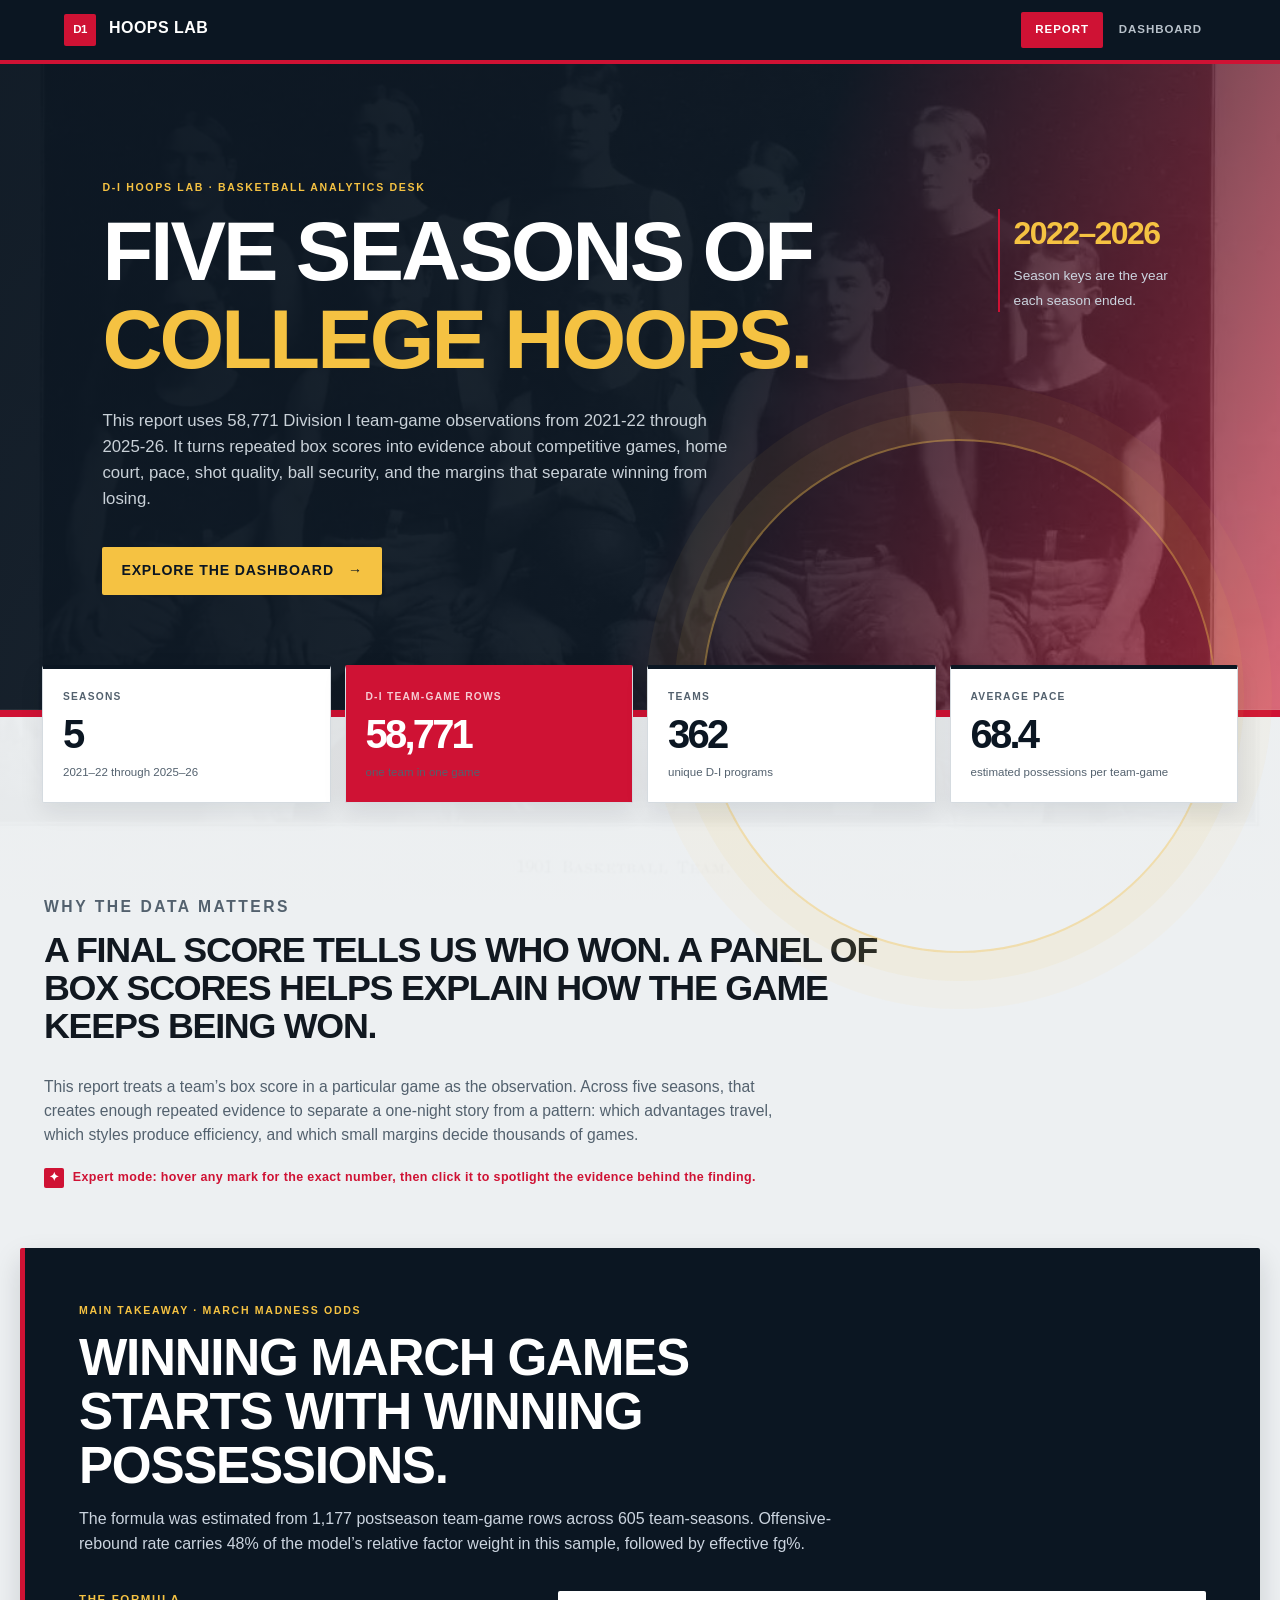
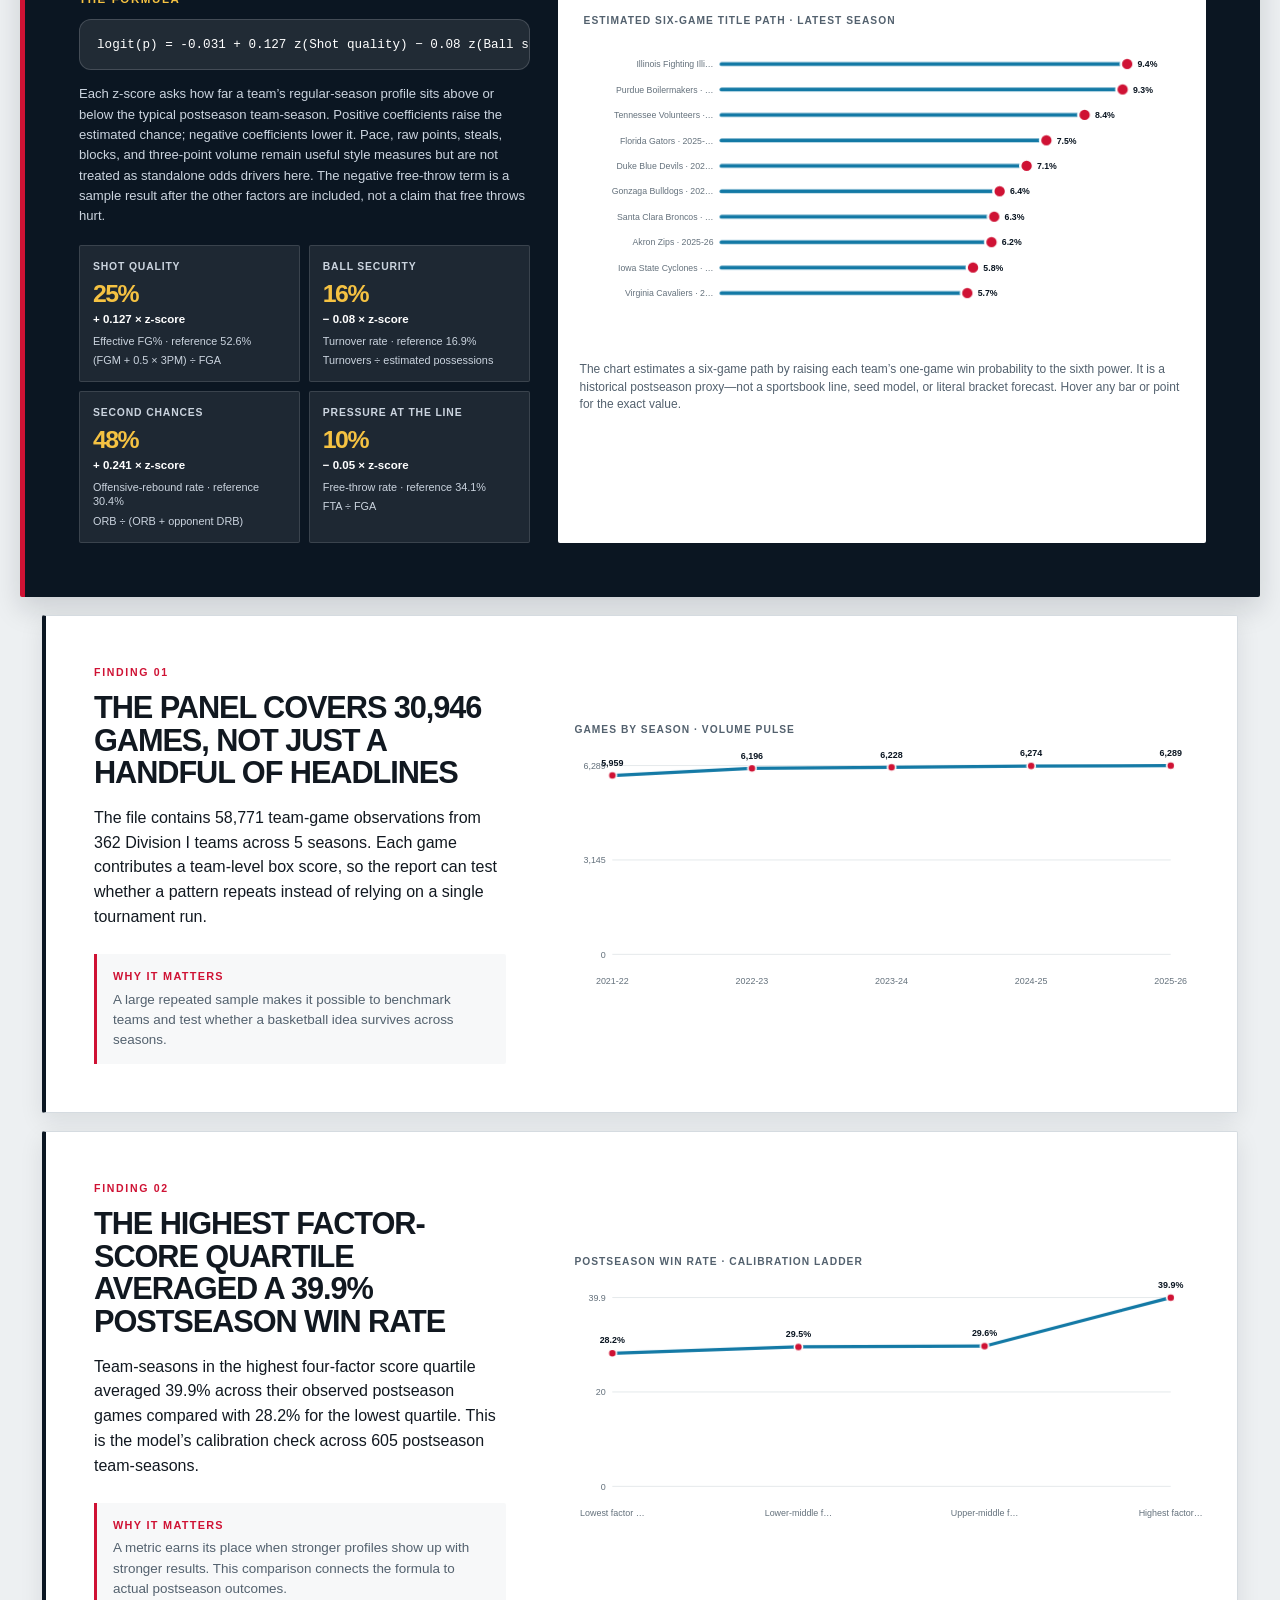
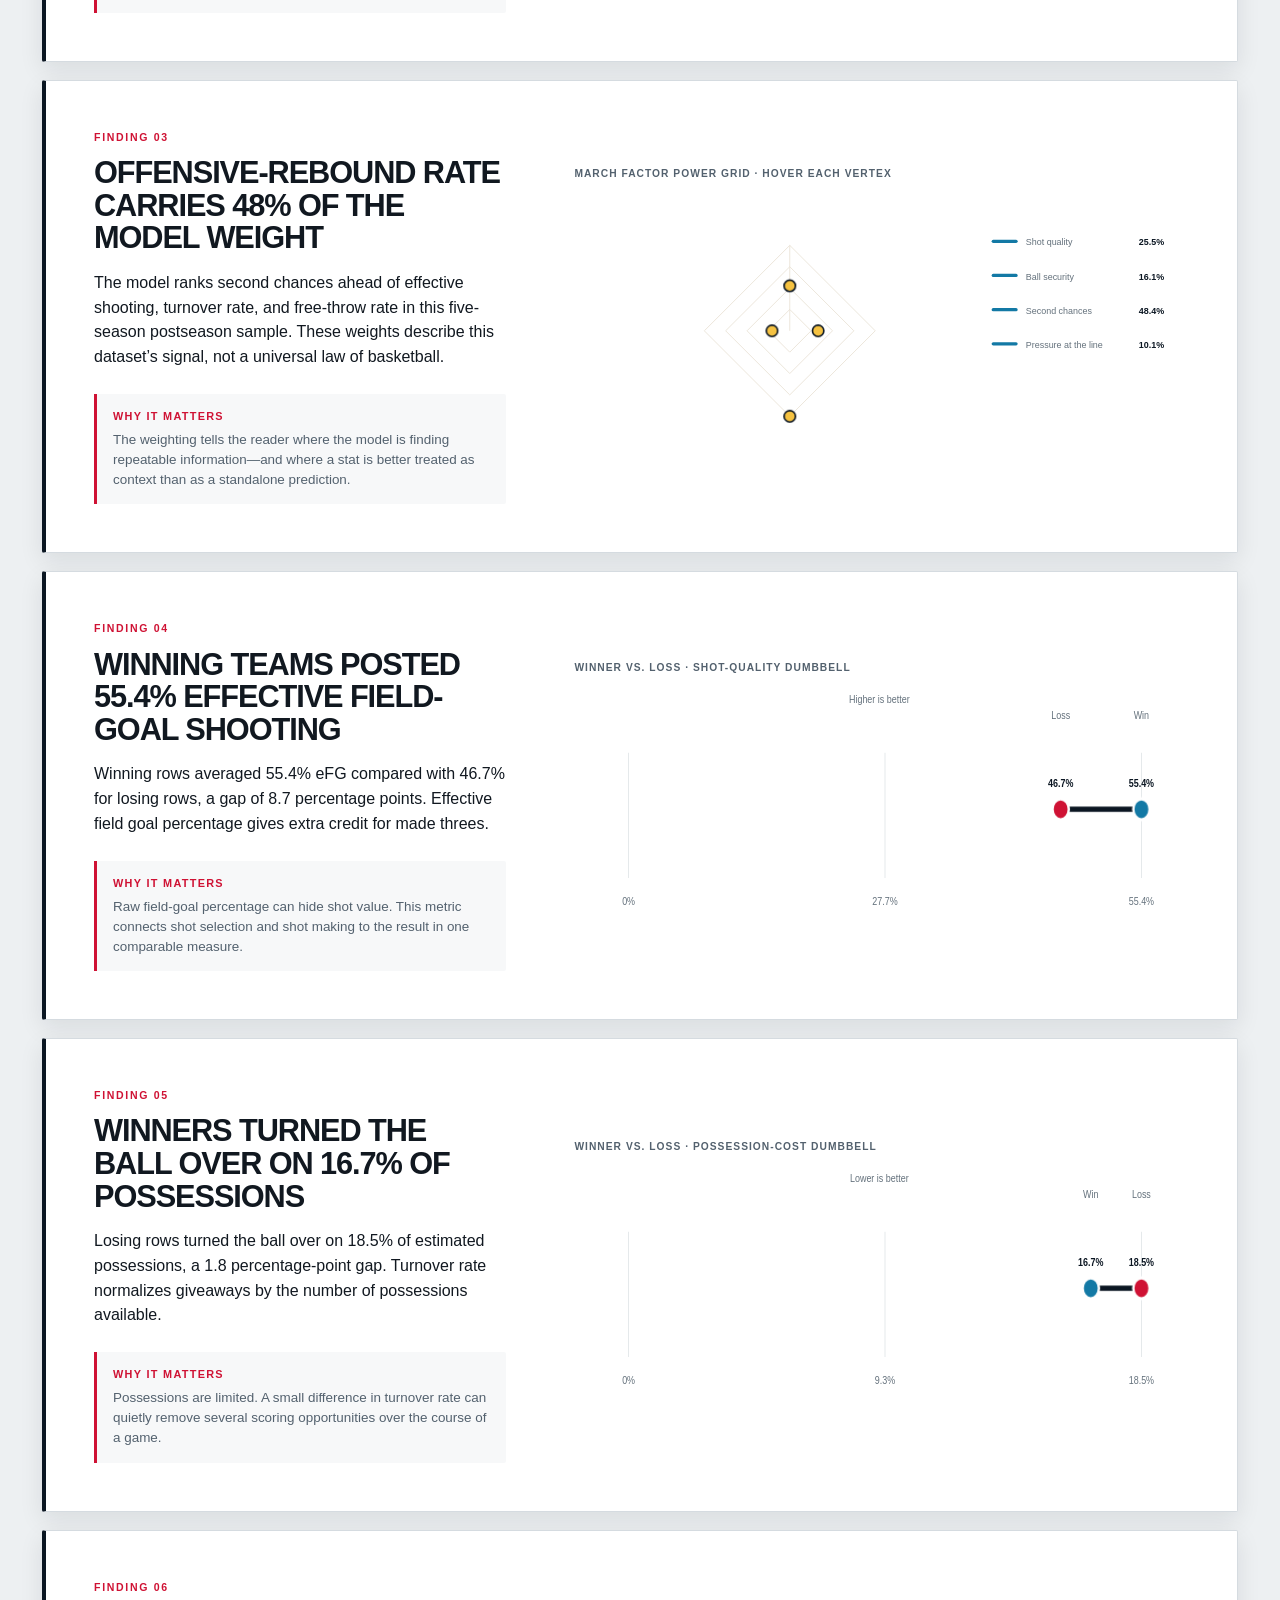
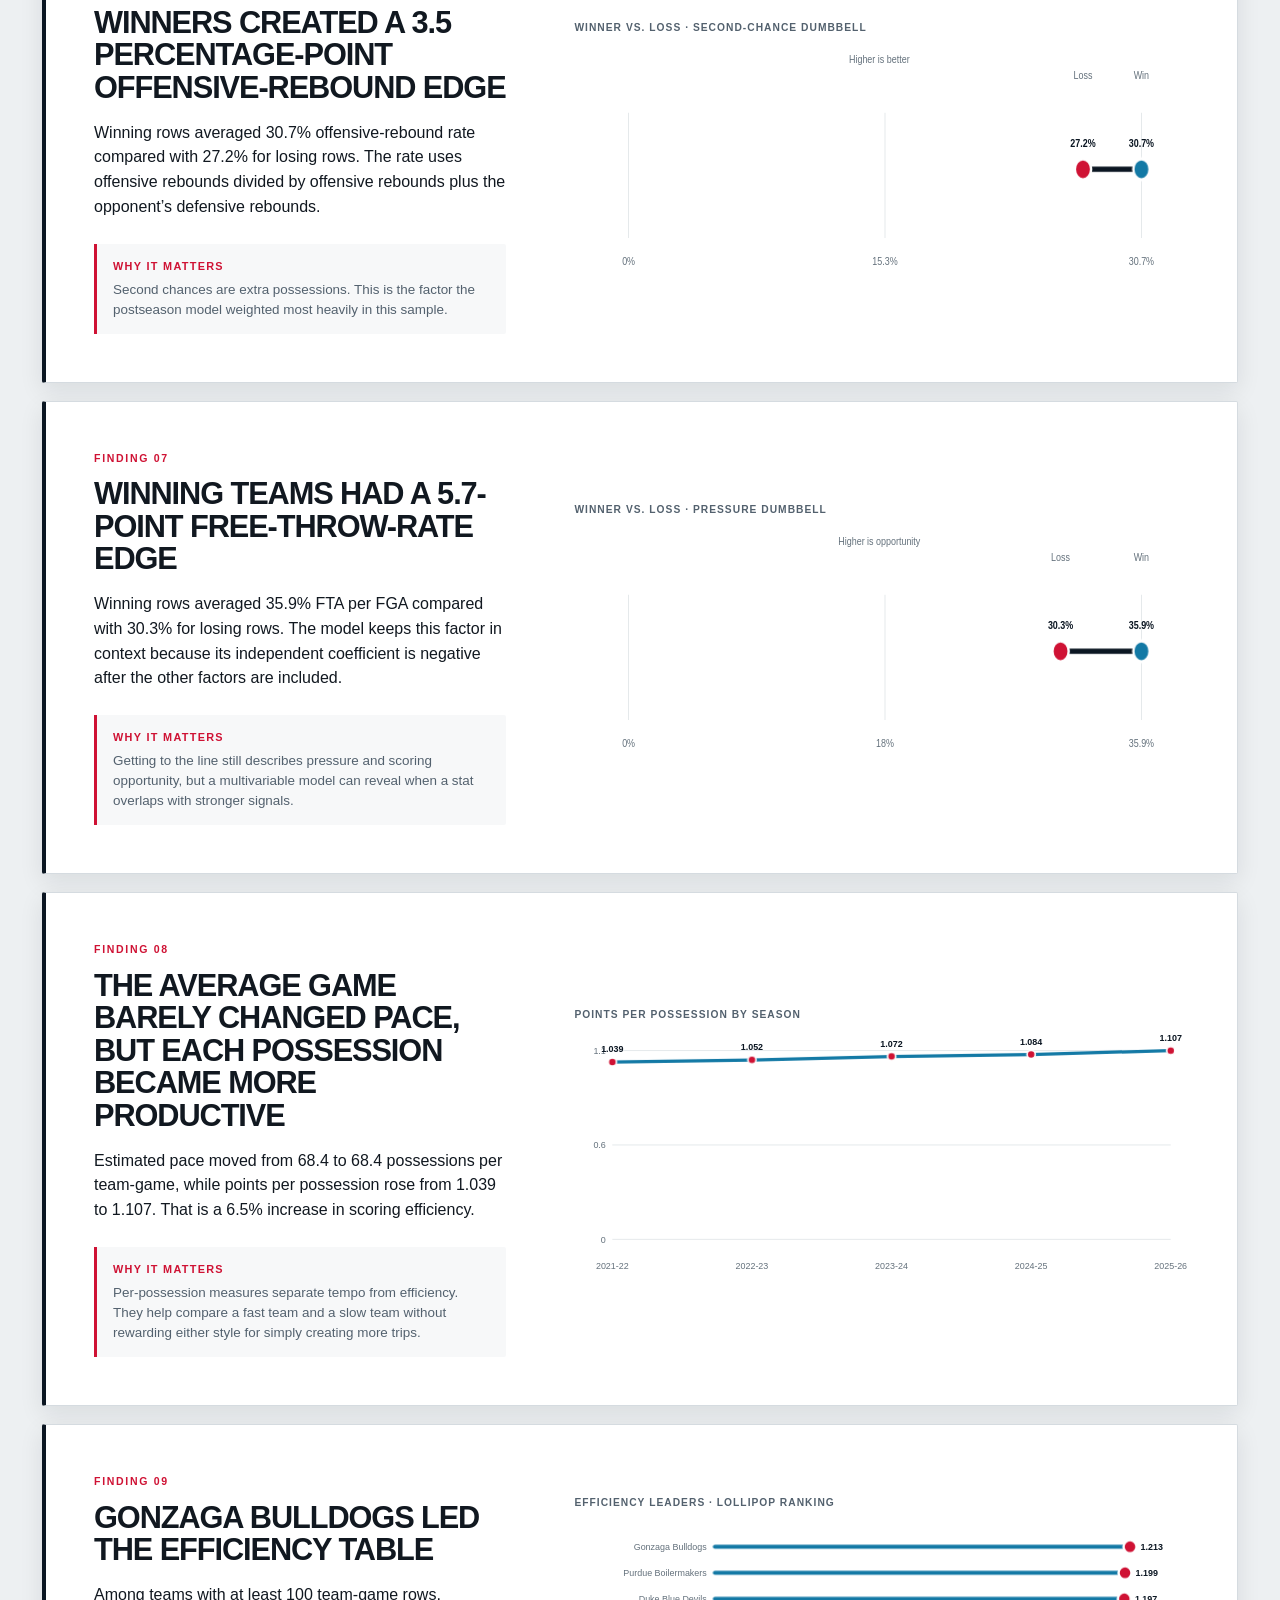
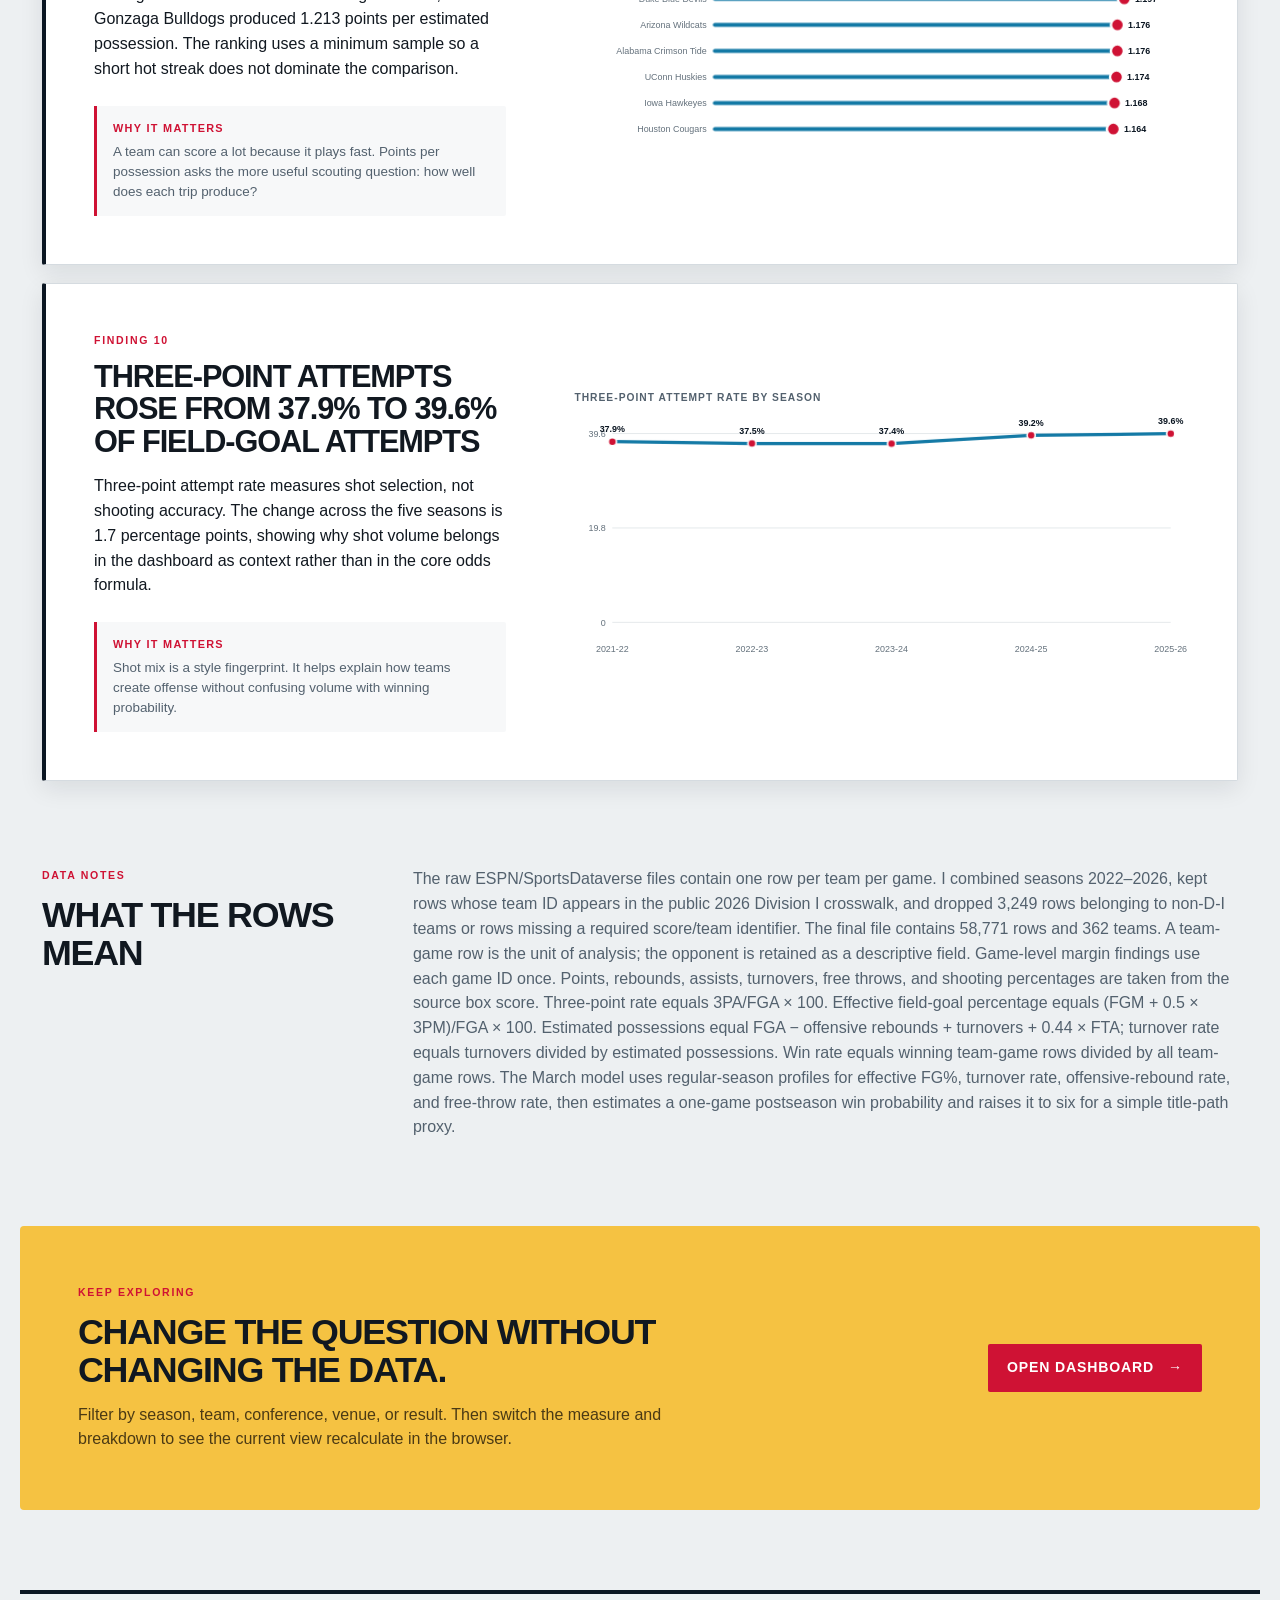
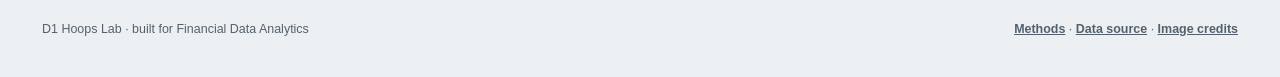
==== commit fd1496e4: "Give the site a broadcast sports desk look" ====
--- a/index.html
+++ b/index.html
@@ -19,7 +19,7 @@
     <main>
       <section class="hero report-hero">
         <div class="hero-copy">
-          <p class="eyebrow">Financial Data Analytics · NCAA Division I</p>
+          <p class="eyebrow">D-I Hoops Lab · Basketball Analytics Desk</p>
           <h1>Five seasons of<br><span>college hoops.</span></h1>
           <p id="hero-summary" class="hero-summary loading">Loading the recent team-game file…</p>
           <a class="button button-light" href="dashboard.html">Explore the dashboard <span aria-hidden="true">→</span></a>
--- a/styles.css
+++ b/styles.css
@@ -261,6 +261,11 @@
 .chart-title { margin: 0 0 8px 4px; }
 .chart { min-height: 240px; position: relative; }
 .chart svg { width: 100%; height: auto; min-height: 240px; overflow: visible; }
+.chart-is-refreshing > svg, .chart-is-refreshing > .empty-chart { animation: chart-surface-in 520ms cubic-bezier(0.22, 1, 0.36, 1) both; animation-delay: var(--chart-delay, 0ms); transform-origin: center center; }
+.chart-is-refreshing > svg .chart-bar { transform-box: fill-box; transform-origin: center bottom; animation: chart-bar-in 620ms cubic-bezier(0.22, 1, 0.36, 1) both; animation-delay: calc(var(--chart-delay, 0ms) + 80ms); }
+.chart-is-refreshing > svg .chart-line, .chart-is-refreshing > svg .chart-line-alt, .chart-is-refreshing > svg .chart-line-third, .chart-is-refreshing > svg .chart-line-fourth, .chart-is-refreshing > svg .chart-dumbbell-line, .chart-is-refreshing > svg .chart-lollipop-line { stroke-dasharray: 1100; stroke-dashoffset: 1100; animation: chart-line-in 760ms ease-out both; animation-delay: calc(var(--chart-delay, 0ms) + 95ms); }
+.chart-is-refreshing > svg .chart-dot, .chart-is-refreshing > svg .chart-dot-primary, .chart-is-refreshing > svg .chart-dot-alt, .chart-is-refreshing > svg .chart-dot-third, .chart-is-refreshing > svg .chart-dot-fourth, .chart-is-refreshing > svg .chart-dot-soft, .chart-is-refreshing > svg .chart-radar-point, .chart-is-refreshing > svg .chart-dumbbell-point, .chart-is-refreshing > svg .chart-lollipop-point { transform-box: fill-box; transform-origin: center; animation: chart-point-in 460ms cubic-bezier(0.22, 1, 0.36, 1) both; animation-delay: calc(var(--chart-delay, 0ms) + 210ms); }
+.chart-is-refreshing > svg .chart-radar-area { transform-box: fill-box; transform-origin: center; animation: chart-area-in 620ms cubic-bezier(0.22, 1, 0.36, 1) both; animation-delay: calc(var(--chart-delay, 0ms) + 110ms); }
 .chart [data-tooltip] { cursor: crosshair; outline: none; transition: filter 140ms ease, opacity 140ms ease; }
 .chart [data-tooltip]:hover, .chart [data-tooltip]:focus { filter: brightness(0.82) saturate(1.18); }
 .chart [data-tooltip].is-selected { filter: brightness(0.78) saturate(1.3); stroke: var(--gold); stroke-width: 3; }
@@ -296,6 +301,27 @@
 .chart-lollipop-point { fill: var(--orange); stroke: var(--paper); stroke-width: 3; cursor: crosshair; }
 .empty-chart { min-height: 220px; display: grid; place-items: center; color: var(--ink-soft); background: #faf6ed; border-radius: 12px; }
 
+@keyframes chart-surface-in {
+  from { opacity: 0; transform: translate3d(0, 16px, 0) scale(0.985); }
+  to { opacity: 1; transform: translate3d(0, 0, 0) scale(1); }
+}
+@keyframes chart-bar-in {
+  from { opacity: 0.25; transform: scaleY(0.08); }
+  to { opacity: 1; transform: scaleY(1); }
+}
+@keyframes chart-line-in {
+  from { opacity: 0.2; stroke-dashoffset: 1100; }
+  to { opacity: 1; stroke-dashoffset: 0; }
+}
+@keyframes chart-point-in {
+  from { opacity: 0; transform: scale(0.35); }
+  to { opacity: 1; transform: scale(1); }
+}
+@keyframes chart-area-in {
+  from { opacity: 0; transform: scale(0.72); }
+  to { opacity: 1; transform: scale(1); }
+}
+
 .methodology-section {
   margin-top: 18px;
   padding-top: 68px;
@@ -356,6 +382,58 @@
 .comparison-controls { display: grid; grid-template-columns: repeat(2, minmax(170px, 1fr)); gap: 12px; min-width: min(100%, 520px); }
 .comparison-status { margin: 22px 0 0; color: var(--ink-soft); font-size: 0.9rem; }
 .comparison-chart { margin-top: 12px; }
+.comparison-story-grid { margin-top: 24px; display: grid; grid-template-columns: minmax(0, 1.18fr) minmax(280px, 0.82fr); gap: 14px; }
+.head-to-head-factor-panel { min-width: 0; padding: 20px; border: 1px solid var(--line); border-radius: 14px; background: #faf6ed; }
+.head-to-head-factor-panel .comparison-status { margin: 8px 0 14px; font-size: 0.78rem; }
+.factor-bar-chart { display: grid; gap: 8px; }
+.factor-duel-row { width: 100%; padding: 12px; border: 1px solid transparent; border-radius: 11px; background: var(--paper); color: var(--ink); cursor: pointer; font: inherit; text-align: left; transition: border-color 160ms ease, box-shadow 160ms ease, transform 160ms ease; }
+.factor-duel-row:hover, .factor-duel-row:focus-visible { border-color: var(--teal); box-shadow: 0 7px 18px rgba(19, 34, 56, 0.1); outline: none; transform: translateY(-2px); }
+.factor-duel-heading { display: flex; align-items: center; justify-content: space-between; gap: 12px; margin-bottom: 9px; color: var(--navy); font-size: 0.78rem; font-weight: 850; }
+.factor-duel-heading > span small { margin-left: 5px; color: var(--ink-soft); font-size: 0.63rem; font-weight: 600; }
+.factor-duel-heading strong { display: inline-flex; align-items: center; color: var(--teal); font-size: 0.7rem; text-align: right; }
+.factor-duel-b .factor-duel-heading strong { color: var(--orange); }
+.factor-bar-line { display: grid; grid-template-columns: minmax(132px, 0.48fr) minmax(0, 0.9fr); gap: 10px; align-items: center; margin-top: 5px; }
+.factor-bar-team { display: flex; align-items: center; gap: 6px; overflow: hidden; color: var(--ink-soft); font-size: 0.66rem; font-weight: 750; white-space: nowrap; }
+.factor-bar-team i { width: 7px; height: 7px; flex: 0 0 auto; border-radius: 50%; }
+.factor-bar-team b { margin-left: auto; color: var(--navy); }
+.factor-track { height: 9px; overflow: hidden; border-radius: 999px; background: #e5ded1; }
+.factor-track i { display: block; height: 100%; border-radius: inherit; }
+.concept-explainer { min-width: 0; padding: 22px; overflow: hidden; background: var(--navy); border-radius: 14px; color: white; box-shadow: 0 12px 28px rgba(11, 28, 49, 0.16); }
+.concept-heading .eyebrow { margin-bottom: 8px; color: var(--gold); font-size: 0.62rem; }
+.concept-heading h3 { margin-bottom: 8px; color: white; font-size: 1.35rem; }
+.concept-heading p { margin: 0; color: #cbd4df; font-size: 0.78rem; line-height: 1.45; }
+.concept-formula { margin-top: 13px; padding: 10px 12px; border: 1px solid rgba(255,255,255,0.15); border-radius: 9px; background: rgba(255,255,255,0.07); }
+.concept-formula span { display: block; color: var(--gold); font-size: 0.6rem; font-weight: 850; letter-spacing: 0.1em; text-transform: uppercase; }
+.concept-formula strong { display: block; margin-top: 5px; color: white; font-family: "SFMono-Regular", Consolas, monospace; font-size: 0.72rem; }
+.concept-formula small { display: block; margin-top: 6px; color: #93a3b4; font-size: 0.65rem; line-height: 1.3; }
+.concept-video { margin-top: 14px; }
+.concept-video iframe { display: block; width: 100%; aspect-ratio: 16 / 9; border: 0; border-radius: 9px; background: #071321; }
+.concept-video a { display: inline-block; margin-top: 7px; color: var(--gold); font-size: 0.66rem; font-weight: 800; text-decoration: none; }
+.concept-video-placeholder > div { margin: 0; }
+.concept-video-caption { padding: 15px; border: 1px dashed rgba(255,255,255,0.18); border-radius: 9px; color: #93a3b4; font-size: 0.68rem; line-height: 1.4; }
+.concept-visual { height: 126px; position: relative; margin-top: 16px; overflow: hidden; border: 1px solid rgba(255,255,255,0.12); border-radius: 11px; background: linear-gradient(145deg, rgba(39,143,138,0.28), rgba(11,28,49,0.1)); }
+.concept-visual b { position: absolute; right: 12px; bottom: 10px; color: var(--gold); font-size: 0.65rem; letter-spacing: 0.04em; text-transform: uppercase; }
+.concept-visual small { position: absolute; right: 12px; bottom: 28px; max-width: 145px; color: #cbd4df; font-size: 0.61rem; line-height: 1.25; text-align: right; }
+.concept-visual-shots .court-hoop { position: absolute; left: 24px; top: 43px; width: 30px; height: 30px; border: 4px solid var(--gold); border-radius: 50%; }
+.shot-dot { position: absolute; display: grid; width: 27px; height: 27px; place-items: center; border-radius: 50%; color: var(--navy); font-size: 0.7rem; font-weight: 900; }
+.shot-two { left: 123px; top: 74px; background: var(--teal); }
+.shot-three { left: 206px; top: 25px; background: var(--orange); }
+.shot-path { position: absolute; width: 82px; border-top: 2px dashed rgba(255,255,255,0.7); transform-origin: left center; }
+.path-two { left: 57px; top: 75px; transform: rotate(4deg); }
+.path-three { left: 57px; top: 57px; transform: rotate(-20deg); }
+.concept-visual-turnover .possession-ball { position: absolute; left: 45px; top: 44px; display: grid; width: 36px; height: 36px; place-items: center; border: 2px solid var(--gold); border-radius: 50%; color: var(--gold); font-size: 1.3rem; }
+.possession-path { position: absolute; left: 86px; top: 61px; width: 85px; border-top: 3px solid var(--teal); transform: rotate(-12deg); }
+.possession-x { position: absolute; left: 164px; top: 30px; color: var(--orange); font-size: 3rem; font-weight: 900; }
+.concept-visual-rebound .backboard { position: absolute; left: 48px; top: 18px; width: 7px; height: 66px; background: white; }
+.concept-visual-rebound .rim { position: absolute; left: 54px; top: 77px; width: 43px; height: 13px; border: 4px solid var(--orange); border-top: 0; border-radius: 0 0 22px 22px; }
+.rebound-ball { position: absolute; display: grid; width: 22px; height: 22px; place-items: center; border: 2px solid white; border-radius: 50%; color: var(--gold); font-size: 0.8rem; }
+.ball-miss { left: 101px; top: 38px; }
+.ball-board { left: 111px; top: 89px; background: var(--teal); }
+.rebound-arrow { position: absolute; left: 92px; top: 64px; color: var(--gold); font-size: 2rem; transform: rotate(28deg); }
+.concept-visual-freethrow .free-line { position: absolute; left: 50px; top: 83px; width: 170px; border-top: 2px dashed rgba(255,255,255,0.5); }
+.free-hoop { position: absolute; left: 217px; top: 66px; width: 31px; height: 31px; border: 4px solid var(--orange); border-radius: 50%; }
+.free-ball { position: absolute; left: 87px; top: 68px; color: var(--gold); font-size: 1.7rem; }
+.free-arrow { position: absolute; left: 144px; top: 37px; color: var(--teal); font-size: 2.5rem; }
 .team-dna-panel { margin-top: 22px; padding: 28px; background: var(--navy); border-radius: var(--radius); color: white; box-shadow: var(--shadow); }
 .team-dna-heading { display: flex; align-items: end; justify-content: space-between; gap: 28px; }
 .team-dna-heading h2 { margin-bottom: 8px; font-size: 1.6rem; }
@@ -509,6 +587,7 @@
   .mode-switcher { margin-top: 20px; }
   .control-grid { margin-top: 24px; }
   .comparison-controls { margin-top: 24px; }
+  .comparison-story-grid { grid-template-columns: 1fr; }
   .team-dna-status { margin-top: 18px; }
   .matchup-insights { grid-template-columns: 1fr; }
   .matchup-rule { margin-top: 24px; }
@@ -534,6 +613,7 @@
   .filter-grid, .control-grid { grid-template-columns: 1fr; }
   .filter-grid label:last-child { grid-column: auto; }
   .comparison-controls { grid-template-columns: 1fr; }
+  .factor-bar-line { grid-template-columns: minmax(112px, 0.56fr) minmax(0, 0.9fr); }
   .matchup-summary { grid-template-columns: 1fr 1fr; gap: 9px; }
   .matchup-stat { min-height: 112px; padding: 14px; }
   .matchup-stat strong { font-size: 1.45rem; }
@@ -554,4 +634,240 @@
 @media (prefers-reduced-motion: reduce) {
   body[data-page="report"], body[data-page="dashboard"] { background-attachment: scroll; }
   .report-section, .dashboard-chart-card, .chart-tooltip { transition: none; }
-}
+  .chart-is-refreshing > svg, .chart-is-refreshing > .empty-chart, .chart-is-refreshing > svg * { animation: none !important; }
+}
+
+/* Broadcast desk theme: compact, high-contrast, and scoreboard-led. */
+:root {
+  --ink: #111820;
+  --ink-soft: #53616e;
+  --navy: #0b1622;
+  --cream: #edf0f2;
+  --paper: #ffffff;
+  --line: #d5dbe0;
+  --orange: #cf1234;
+  --gold: #f5c242;
+  --teal: #1379a5;
+  --blue: #254b76;
+  --shadow: 0 8px 24px rgba(11, 22, 34, 0.09);
+  --radius: 4px;
+}
+
+body {
+  background-color: var(--cream);
+  color: var(--ink);
+  font-family: Arial, Helvetica, sans-serif;
+}
+
+body[data-page="report"], body[data-page="dashboard"] {
+  background-image: linear-gradient(rgba(237, 240, 242, 0.965), rgba(237, 240, 242, 0.965)), url("assets/basketball-1901-purdue.jpg");
+  background-position: center top;
+  background-size: cover;
+  background-attachment: fixed;
+}
+
+body[data-page="dashboard"] {
+  background-image: linear-gradient(rgba(237, 240, 242, 0.975), rgba(237, 240, 242, 0.975)), url("assets/basketball-1909-nara.jpg");
+}
+
+.site-nav {
+  height: 64px;
+  padding: 0 clamp(18px, 5vw, 76px);
+  background: var(--navy);
+  border-bottom: 4px solid var(--orange);
+  color: white;
+  box-shadow: 0 3px 14px rgba(11, 22, 34, 0.18);
+}
+
+.brand {
+  color: white;
+  font-family: "Arial Narrow", Arial, Helvetica, sans-serif;
+  font-size: 1rem;
+  font-weight: 900;
+  letter-spacing: 0.03em;
+  text-transform: uppercase;
+}
+
+.brand-mark {
+  width: 32px;
+  height: 32px;
+  margin-right: 8px;
+  border-radius: 2px;
+  background: var(--orange);
+  color: white;
+  font-size: 0.72rem;
+  font-weight: 900;
+}
+
+nav { gap: 2px; }
+nav a {
+  padding: 9px 14px;
+  border-radius: 2px;
+  color: #b8c1ca;
+  font-size: 0.72rem;
+  font-weight: 900;
+  letter-spacing: 0.08em;
+  text-transform: uppercase;
+}
+nav a:hover, nav a.active { background: var(--orange); color: white; }
+
+h1, h2, h3 {
+  font-family: "Arial Narrow", Arial, Helvetica, sans-serif;
+  font-weight: 900;
+  letter-spacing: -0.035em;
+  text-transform: uppercase;
+}
+
+h1 { font-size: clamp(3rem, 6.5vw, 7rem); }
+h2 { font-size: clamp(1.65rem, 2.8vw, 2.8rem); }
+h3 { font-size: 1rem; letter-spacing: -0.01em; }
+
+.eyebrow {
+  color: var(--orange);
+  font-size: 0.66rem;
+  font-weight: 900;
+  letter-spacing: 0.16em;
+}
+
+.hero {
+  min-height: 450px;
+  border-bottom: 7px solid var(--orange);
+}
+
+.report-hero {
+  background-image: linear-gradient(112deg, rgba(11, 22, 34, 0.97) 0%, rgba(11, 22, 34, 0.91) 55%, rgba(207, 18, 52, 0.58) 100%), url("assets/basketball-1901-purdue.jpg");
+}
+
+.hero .eyebrow { color: var(--gold); }
+.hero-summary { color: #c9d1d8; }
+.hero-note { border-left: 2px solid var(--orange); padding-left: 14px; }
+.hero-note p { color: var(--gold); font-family: "Arial Narrow", Arial, sans-serif; text-transform: uppercase; }
+.button { border-radius: 2px; text-transform: uppercase; letter-spacing: 0.06em; }
+.button-light { background: var(--gold); color: var(--navy); }
+.button-dark { background: var(--orange); color: white; }
+.button-outline { border-color: #aeb8c0; }
+.button-outline:hover { background: var(--orange); border-color: var(--orange); color: white; }
+
+.headline-card, .summary-card {
+  min-height: 138px;
+  padding: 20px;
+  border: 1px solid var(--line);
+  border-top: 4px solid var(--navy);
+  border-radius: 2px;
+  box-shadow: var(--shadow);
+}
+.headline-card.accent-card, .summary-card.accent-card { border-top-color: var(--orange); background: var(--orange); }
+.card-label { color: var(--ink-soft); font-size: 0.64rem; font-weight: 900; letter-spacing: 0.12em; }
+.headline-card strong, .summary-card strong { font-family: "Arial Narrow", Arial, sans-serif; font-weight: 900; }
+.headline-card > span:last-child, .summary-card > span:last-child { color: var(--ink-soft); font-size: 0.72rem; }
+
+.intro-section { padding-top: 92px; padding-bottom: 48px; }
+.intro-section h2 { max-width: 900px; }
+.intro-section p:not(.interaction-note) { color: var(--ink-soft); font-size: 0.98rem; }
+.interaction-note { color: var(--orange); }
+.interaction-note span { border-radius: 2px; background: var(--orange); color: white; }
+
+.march-takeaway, .mode-panel, .team-dna-panel, .simulator-panel {
+  border-radius: 2px;
+  box-shadow: 0 12px 28px rgba(11, 22, 34, 0.15);
+}
+.march-takeaway { border-left: 5px solid var(--orange); }
+.march-takeaway .eyebrow, .mode-panel .eyebrow, .team-dna-panel .eyebrow, .simulator-panel .eyebrow { color: var(--gold); }
+.march-takeaway-header h2, .team-dna-heading h2, .simulator-heading h2 { letter-spacing: -0.025em; }
+.march-model-chart { border-radius: 2px; }
+.march-factor { border-radius: 2px; }
+
+.report-section, .filter-panel, .comparison-panel, .matchup-panel, .control-panel, .table-section, .dashboard-chart-card {
+  border-radius: 2px;
+  border-color: var(--line);
+  box-shadow: var(--shadow);
+}
+.report-section { border-left: 4px solid var(--navy); }
+.report-section:hover, .dashboard-chart-card:hover { border-color: var(--orange); box-shadow: 0 12px 28px rgba(11, 22, 34, 0.12); }
+.why-it-matters { border-left-color: var(--orange); border-radius: 0 2px 2px 0; background: #f7f8f9; }
+.why-it-matters span { color: var(--orange); }
+
+.dashboard-heading { padding-top: 62px; padding-bottom: 34px; }
+.dashboard-heading h1 { font-size: clamp(3rem, 6vw, 6.4rem); }
+.dashboard-mode { border-radius: 2px; border-color: rgba(207, 18, 52, 0.38); background: white; color: var(--navy); }
+.mode-dot { background: var(--orange); box-shadow: 0 0 0 4px rgba(207, 18, 52, 0.12); }
+.mode-panel { border-top: 4px solid var(--orange); }
+.mode-button { border-radius: 2px; }
+.mode-button.is-active { background: var(--orange); border-color: var(--orange); color: white; }
+.mode-button.is-active span { color: #ffe8ec; }
+
+.filter-panel, .control-panel, .table-section { background: var(--paper); }
+.filter-panel { border-top: 4px solid var(--navy); }
+.filter-heading, .table-heading { border-bottom: 1px solid var(--line); padding-bottom: 18px; }
+.filter-heading-note, .control-note { color: var(--ink-soft); }
+select { border-radius: 2px; border-color: #bac3ca; background: #f8fafb; }
+select:focus { outline: 3px solid rgba(207, 18, 52, 0.14); border-color: var(--orange); }
+.multi-team-field select option:checked { background: var(--orange) linear-gradient(0deg, var(--orange), var(--orange)); }
+.filter-chip { border-radius: 2px; background: #fff1f3; border-color: rgba(207, 18, 52, 0.3); }
+.filter-chip span, .filter-chip b { color: var(--orange); }
+
+.comparison-panel, .matchup-panel, .control-panel, .table-section { position: relative; background: var(--paper); }
+.comparison-panel::before, .matchup-panel::before, .control-panel::before, .table-section::before {
+  content: "";
+  position: absolute;
+  top: 0;
+  left: 0;
+  width: 74px;
+  height: 4px;
+  background: var(--orange);
+}
+.comparison-heading, .matchup-heading { padding-bottom: 18px; border-bottom: 1px solid var(--line); }
+.comparison-status { color: var(--ink-soft); font-size: 0.78rem; }
+.comparison-identities { border-bottom: 1px solid var(--line); padding-bottom: 10px; }
+.comparison-team-identity { font-weight: 900; }
+.vs-mark { color: var(--orange); }
+.head-to-head-factor-panel { border-radius: 2px; background: #f5f7f8; }
+.factor-duel-row { border-radius: 2px; border-color: #dfe4e7; }
+.factor-duel-row:hover, .factor-duel-row:focus-visible { border-color: var(--orange); }
+.factor-duel-heading strong, .factor-duel-b .factor-duel-heading strong { color: var(--orange); }
+.concept-explainer { border-radius: 2px; }
+.multi-comparison-block { border-top-color: var(--line); }
+
+.team-dna-panel { border-left: 5px solid var(--orange); }
+.dna-card, .scenario-slider { border-radius: 2px; }
+.matchup-rule { border-radius: 2px; border-color: rgba(207, 18, 52, 0.3); }
+.matchup-rule .mode-dot { background: var(--orange); box-shadow: none; }
+.matchup-insights { border-radius: 2px; }
+.matchup-edge-card { border-radius: 2px; }
+.matchup-edge-card:hover, .matchup-edge-card:focus-visible { border-color: var(--orange); }
+.matchup-edge-card.edge-b { border-top-color: var(--blue); }
+.matchup-summary { border-top: 1px solid var(--line); padding-top: 18px; }
+.matchup-stat { border-radius: 2px; }
+.matchup-stat-accent { background: var(--navy); }
+
+.simulator-panel { border-left: 5px solid var(--gold); }
+.scenario-result { border-radius: 2px; }
+
+.dashboard-chart-card { padding: 20px; }
+.chart-card-heading { padding-bottom: 10px; border-bottom: 1px solid var(--line); }
+.chart-title, .chart-card-heading span { color: var(--ink-soft); font-size: 0.64rem; }
+.chart-grid { stroke: #dfe4e7; }
+.chart-axis, .chart-label { fill: #64717c; }
+.chart-value { fill: var(--navy); }
+.chart-bar, .chart-dumbbell-loss, .chart-lollipop-point { fill: var(--orange); }
+.chart-line-alt { stroke: var(--orange); }
+.chart-dumbbell-win { fill: var(--teal); }
+.chart-tooltip { border-radius: 2px; background: var(--navy); }
+
+table { background: white; }
+th { background: var(--navy); color: #d5dde4; font-size: 0.62rem; }
+td { border-top-color: var(--line); }
+tbody tr:hover { background: #fff4f5; }
+.site-footer { border-top: 4px solid var(--navy); }
+.noscript { background: var(--orange); }
+
+@media (max-width: 620px) {
+  .site-nav { height: 62px; }
+  .brand { font-size: 0.86rem; }
+  nav a { padding: 8px 9px; font-size: 0.64rem; }
+  .hero { border-bottom-width: 5px; }
+  .dashboard-heading { padding-top: 44px; }
+  .filter-heading, .table-heading { display: block; }
+  .filter-heading .button { margin-top: 18px; }
+  .comparison-heading, .matchup-heading { padding-bottom: 14px; }
+}
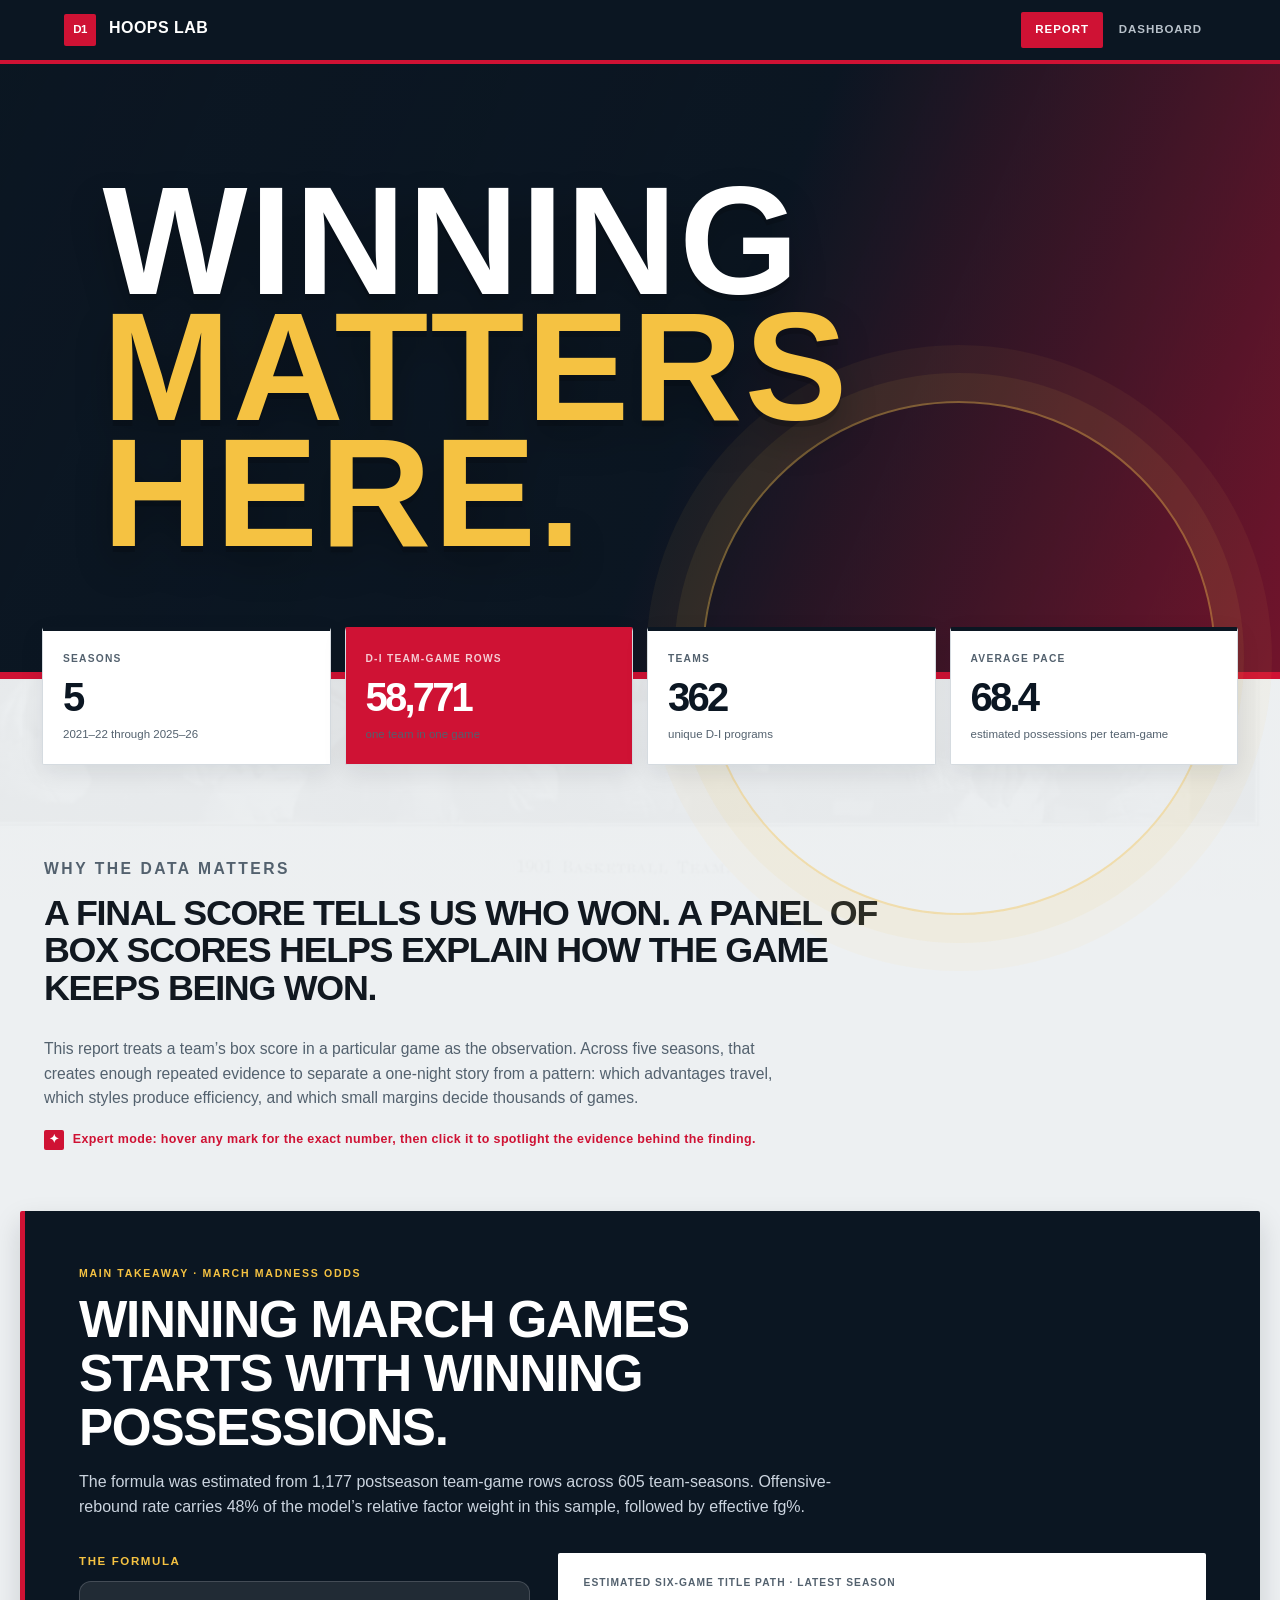
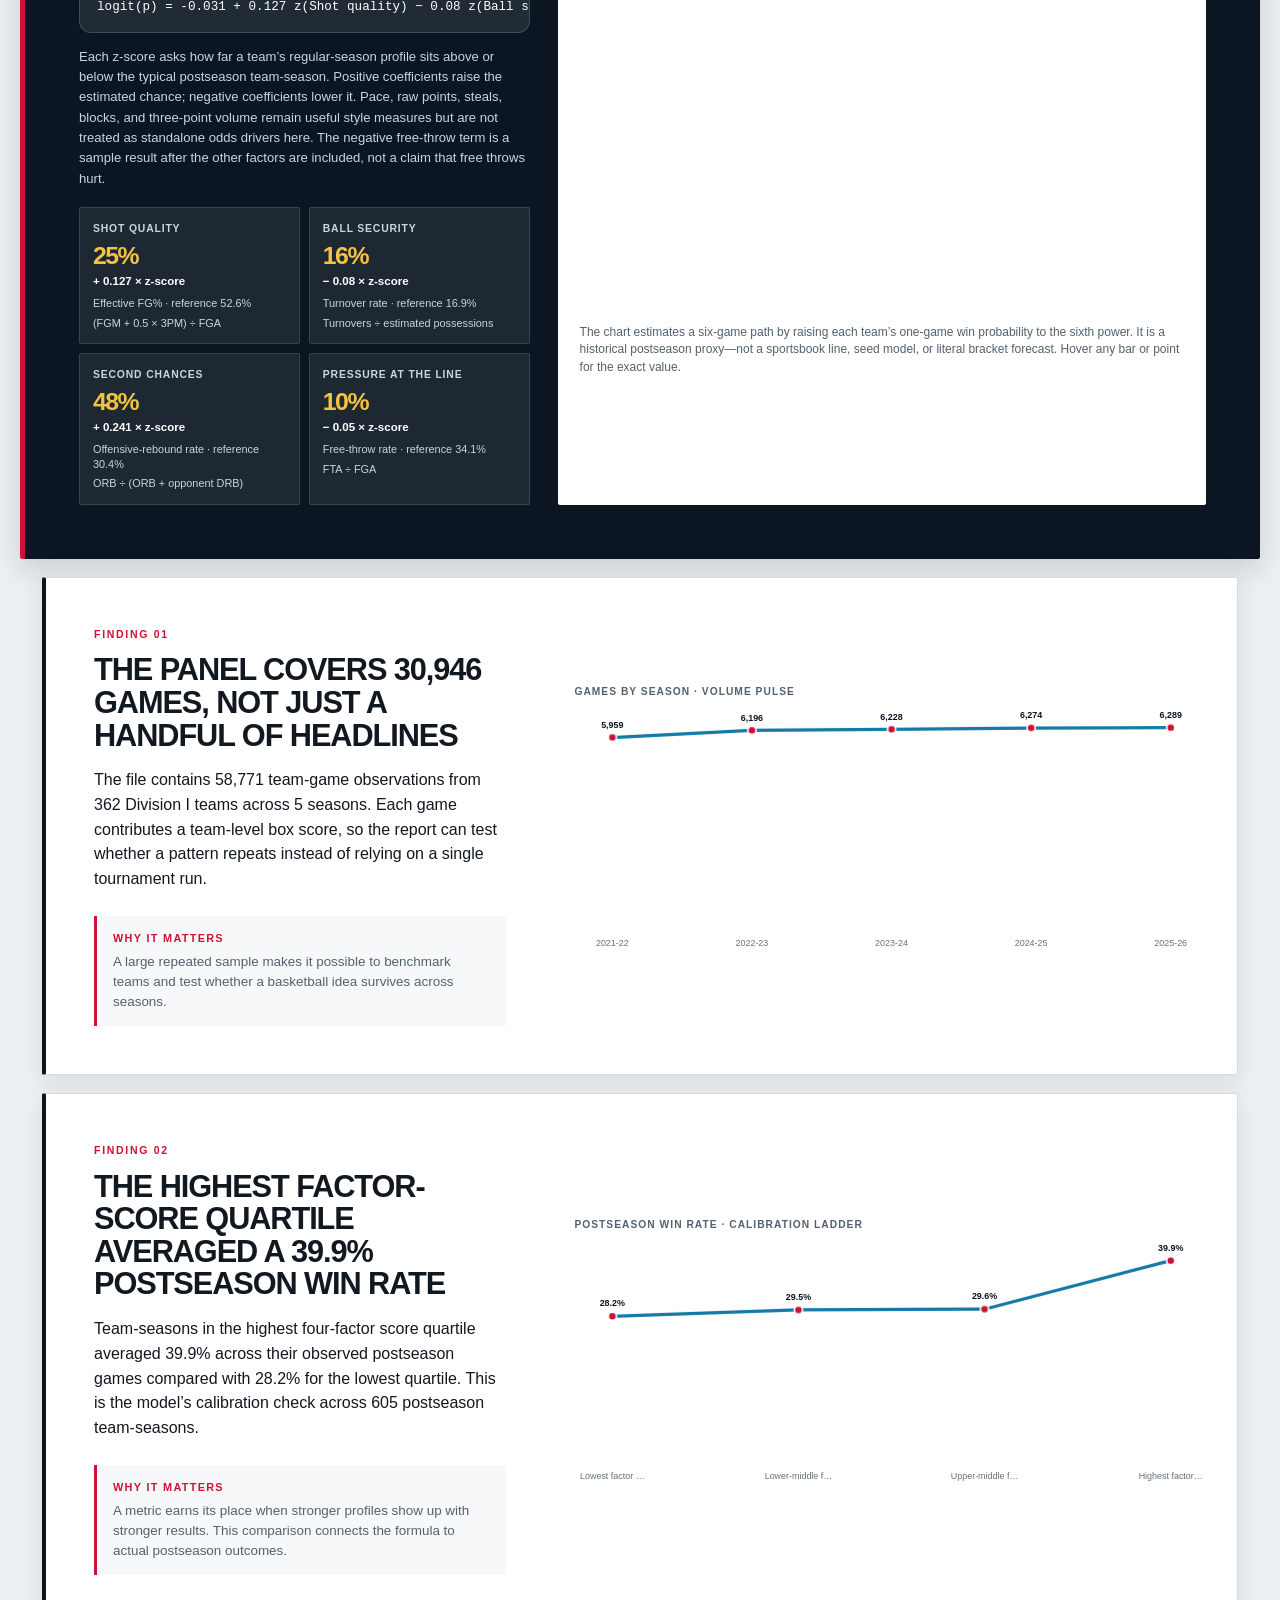
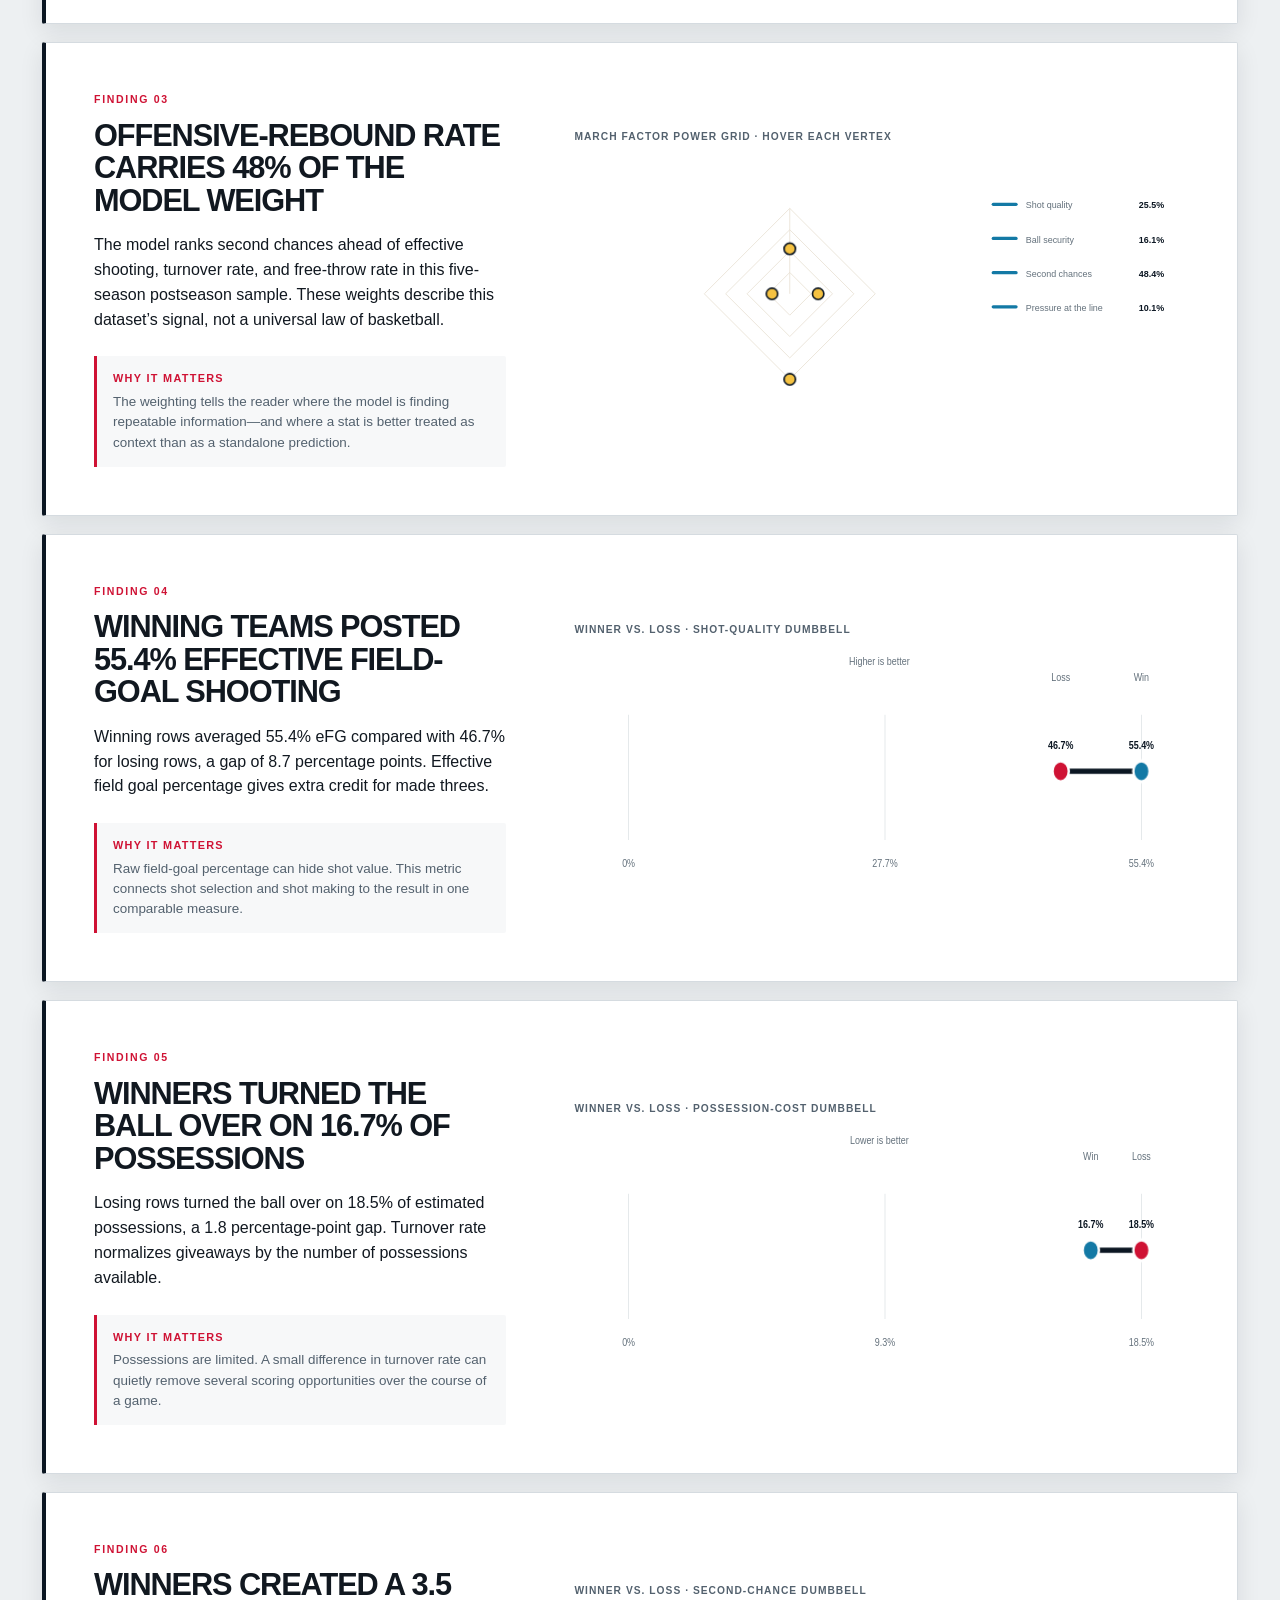
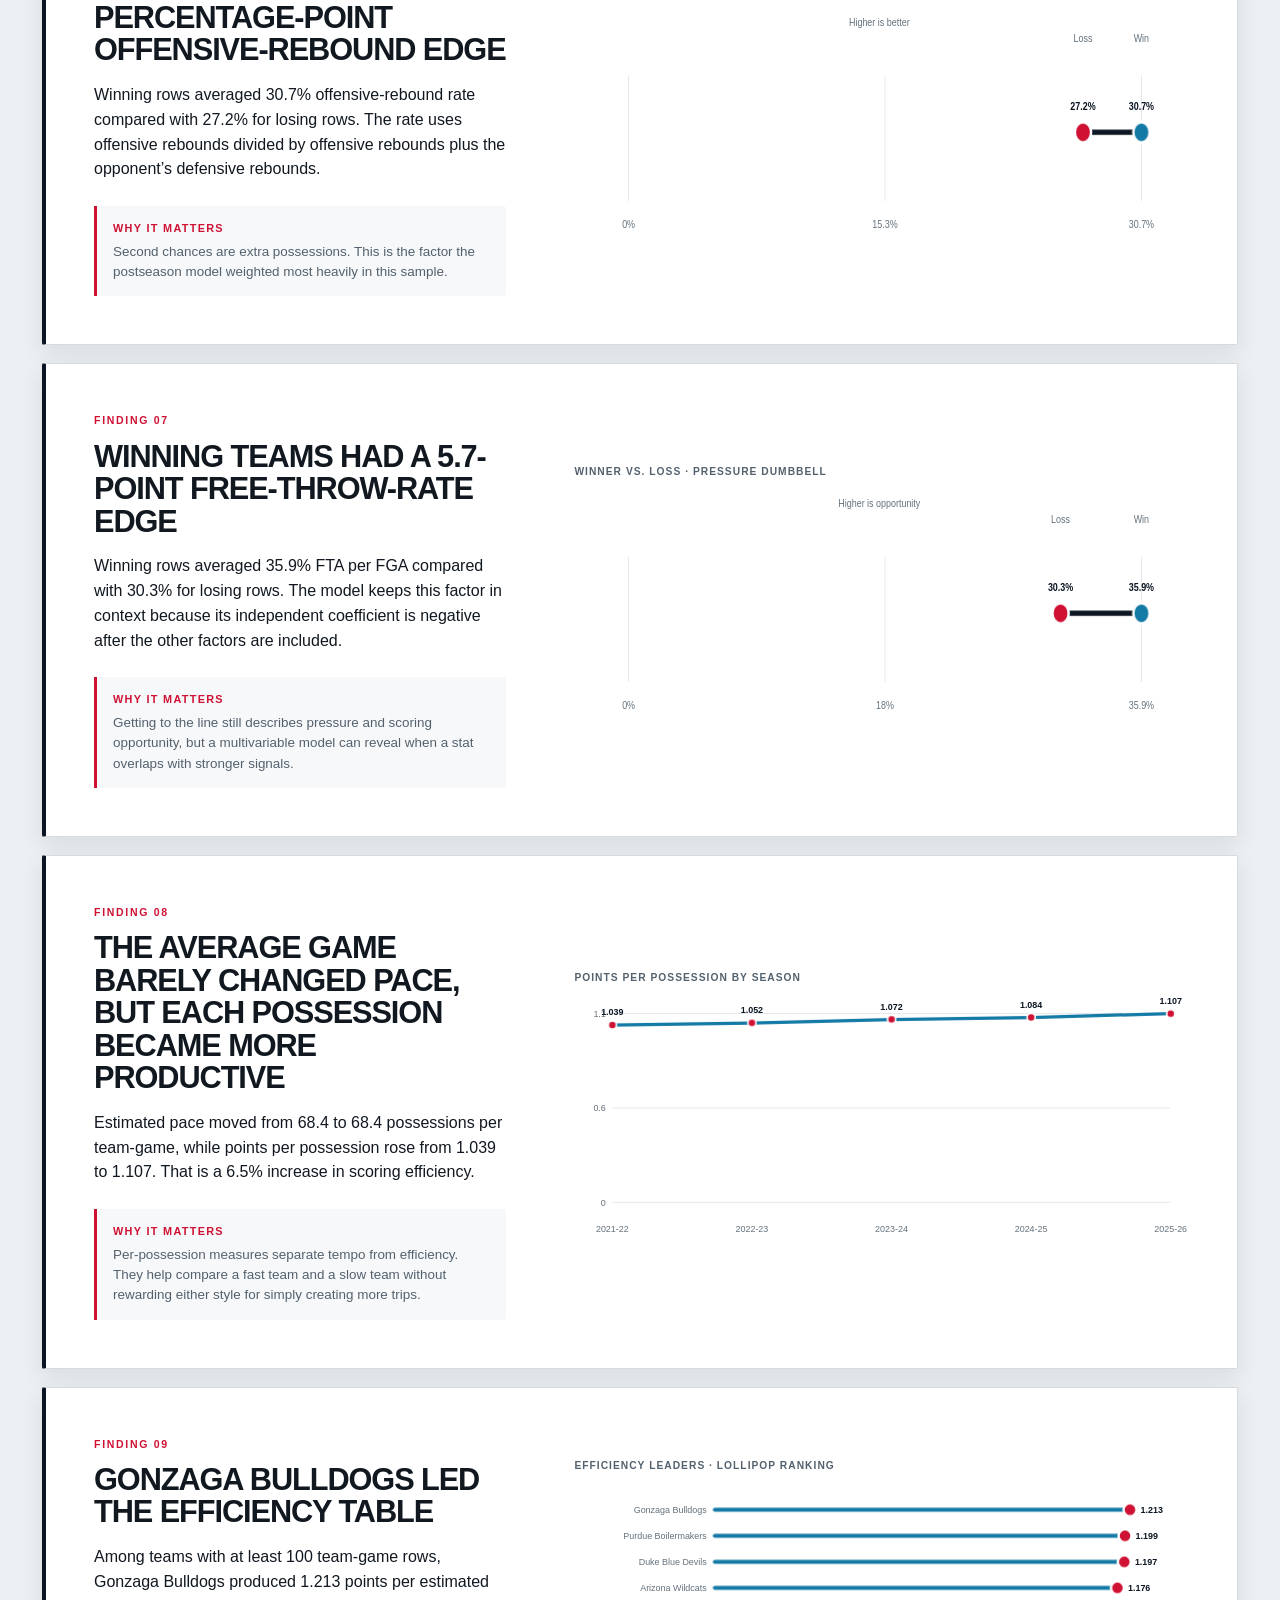
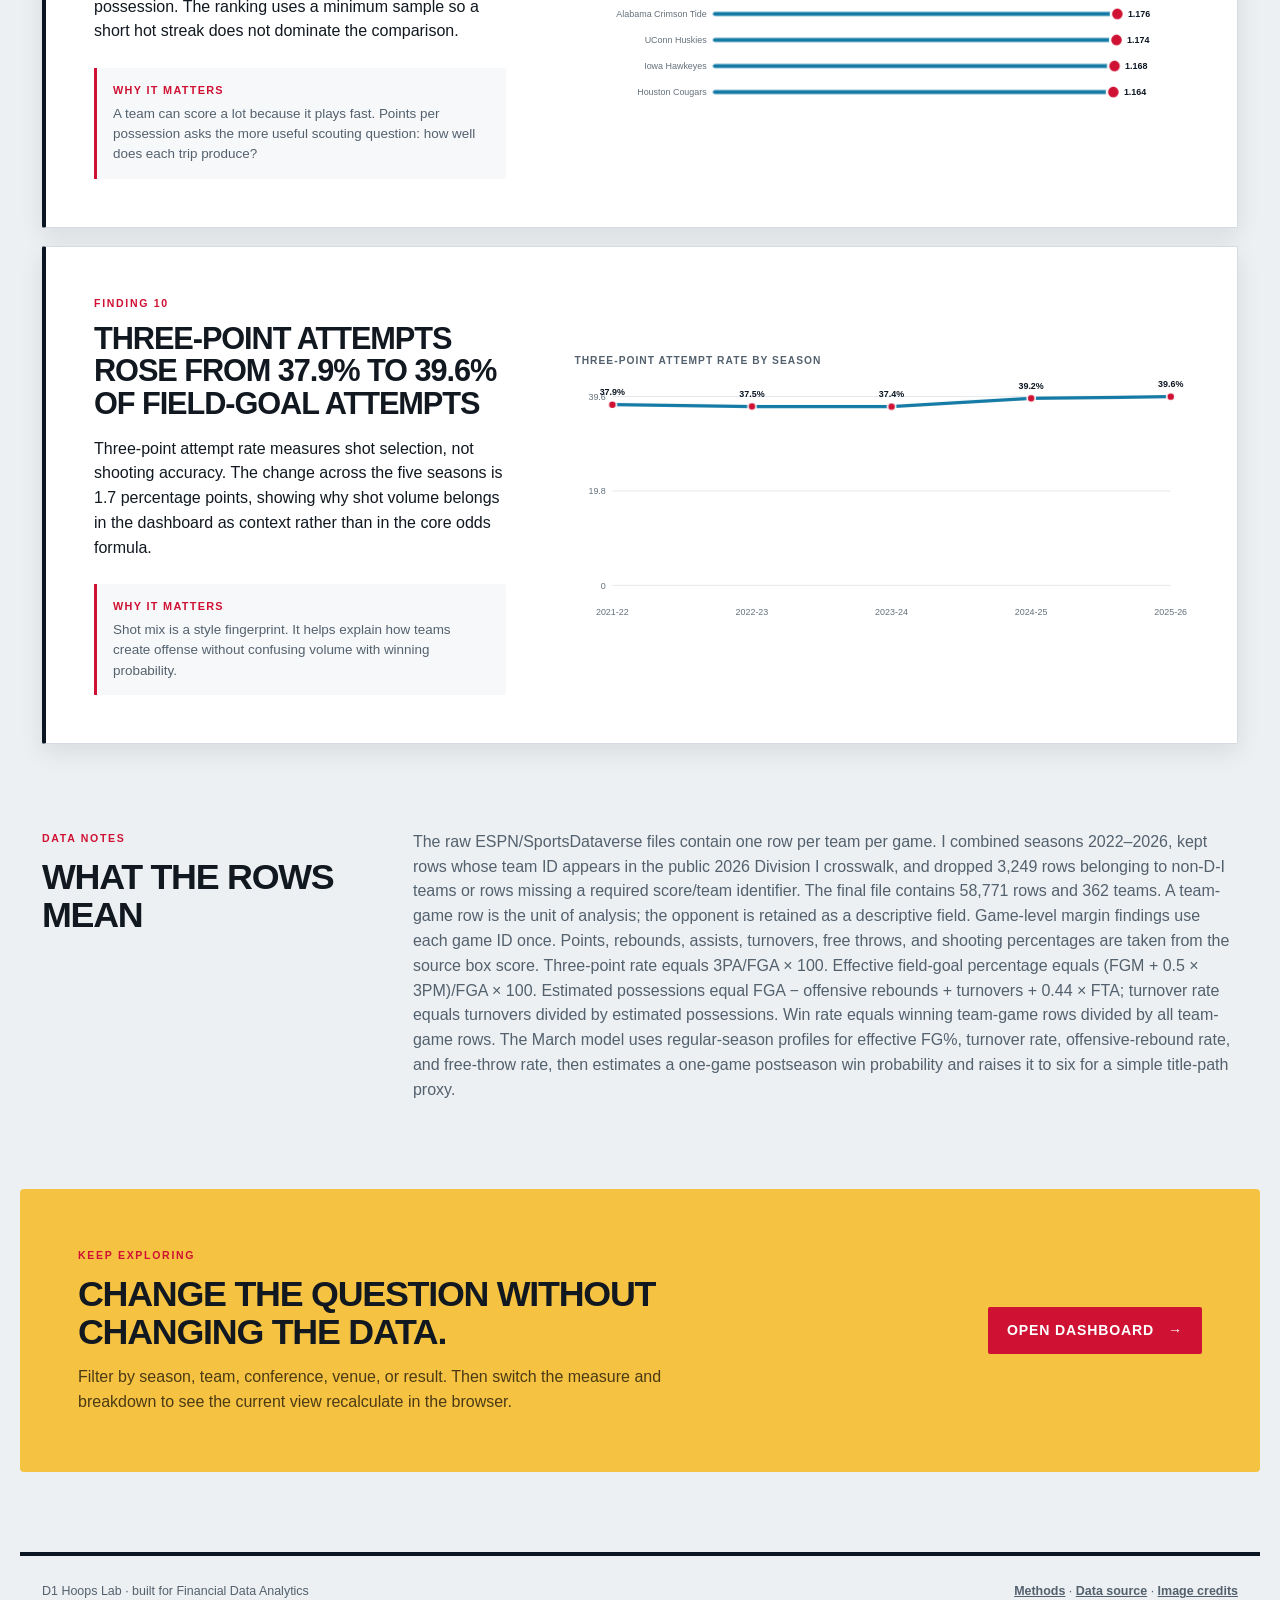
==== commit 8c0a2c40: "Simplify report cover and dashboard flow" ====
--- a/index.html
+++ b/index.html
@@ -19,14 +19,7 @@
     <main>
       <section class="hero report-hero">
         <div class="hero-copy">
-          <p class="eyebrow">D-I Hoops Lab · Basketball Analytics Desk</p>
-          <h1>Five seasons of<br><span>college hoops.</span></h1>
-          <p id="hero-summary" class="hero-summary loading">Loading the recent team-game file…</p>
-          <a class="button button-light" href="dashboard.html">Explore the dashboard <span aria-hidden="true">→</span></a>
-        </div>
-        <div class="hero-note">
-          <p>2022–2026</p>
-          <span>Season keys are the year each season ended.</span>
+          <h1>Winning<br><span>matters here.</span></h1>
         </div>
       </section>
 
--- a/styles.css
+++ b/styles.css
@@ -871,3 +871,40 @@
   .filter-heading .button { margin-top: 18px; }
   .comparison-heading, .matchup-heading { padding-bottom: 14px; }
 }
+
+/* Cover treatment and a single top-to-bottom dashboard reading order. */
+.report-hero {
+  align-items: center;
+  background-image: linear-gradient(112deg, rgba(11, 22, 34, 0.88) 0%, rgba(11, 22, 34, 0.72) 55%, rgba(207, 18, 52, 0.52) 100%), url("https://gray-wilx-prod.gtv-cdn.com/resizer/v2/ZOZ3BNY4YVGGHGRJCWXXZDDQZQ.jpg?auth=793c2abdf2753f2aaa5f131597b4863712c8e77e8fa5243a2d68815b93568afb&height=1200&smart=true&width=2000");
+}
+.report-hero .hero-copy { max-width: 1000px; }
+.report-hero h1 {
+  margin: 0;
+  font-family: Impact, Haettenschweiler, "Arial Narrow Bold", sans-serif;
+  font-size: clamp(4.5rem, 12vw, 12rem);
+  font-weight: 900;
+  letter-spacing: 0.015em;
+  line-height: 0.82;
+  text-transform: uppercase;
+  text-shadow: 0 6px 0 rgba(0, 0, 0, 0.16), 0 18px 36px rgba(0, 0, 0, 0.28);
+}
+.report-hero h1 span { color: var(--gold); }
+
+.dashboard-page { display: flex; flex-direction: column; }
+.dashboard-page > .dashboard-heading { order: 1; }
+.dashboard-page > .mode-panel { order: 2; }
+.dashboard-page > .filter-panel { order: 3; }
+.dashboard-page > .control-panel { order: 4; }
+.dashboard-page > .dashboard-status { order: 5; }
+.dashboard-page > .summary-grid { order: 6; margin-top: 22px; }
+.dashboard-page > .comparison-panel { order: 7; }
+.dashboard-page > .dashboard-charts { order: 8; }
+.dashboard-page > .team-dna-panel { order: 9; }
+.dashboard-page > .matchup-panel { order: 10; }
+.dashboard-page > .simulator-panel { order: 11; }
+.dashboard-page > .table-section { order: 12; }
+
+@media (max-width: 620px) {
+  .report-hero h1 { font-size: clamp(4rem, 19vw, 7rem); }
+  .dashboard-page > .summary-grid { margin-top: 14px; }
+}
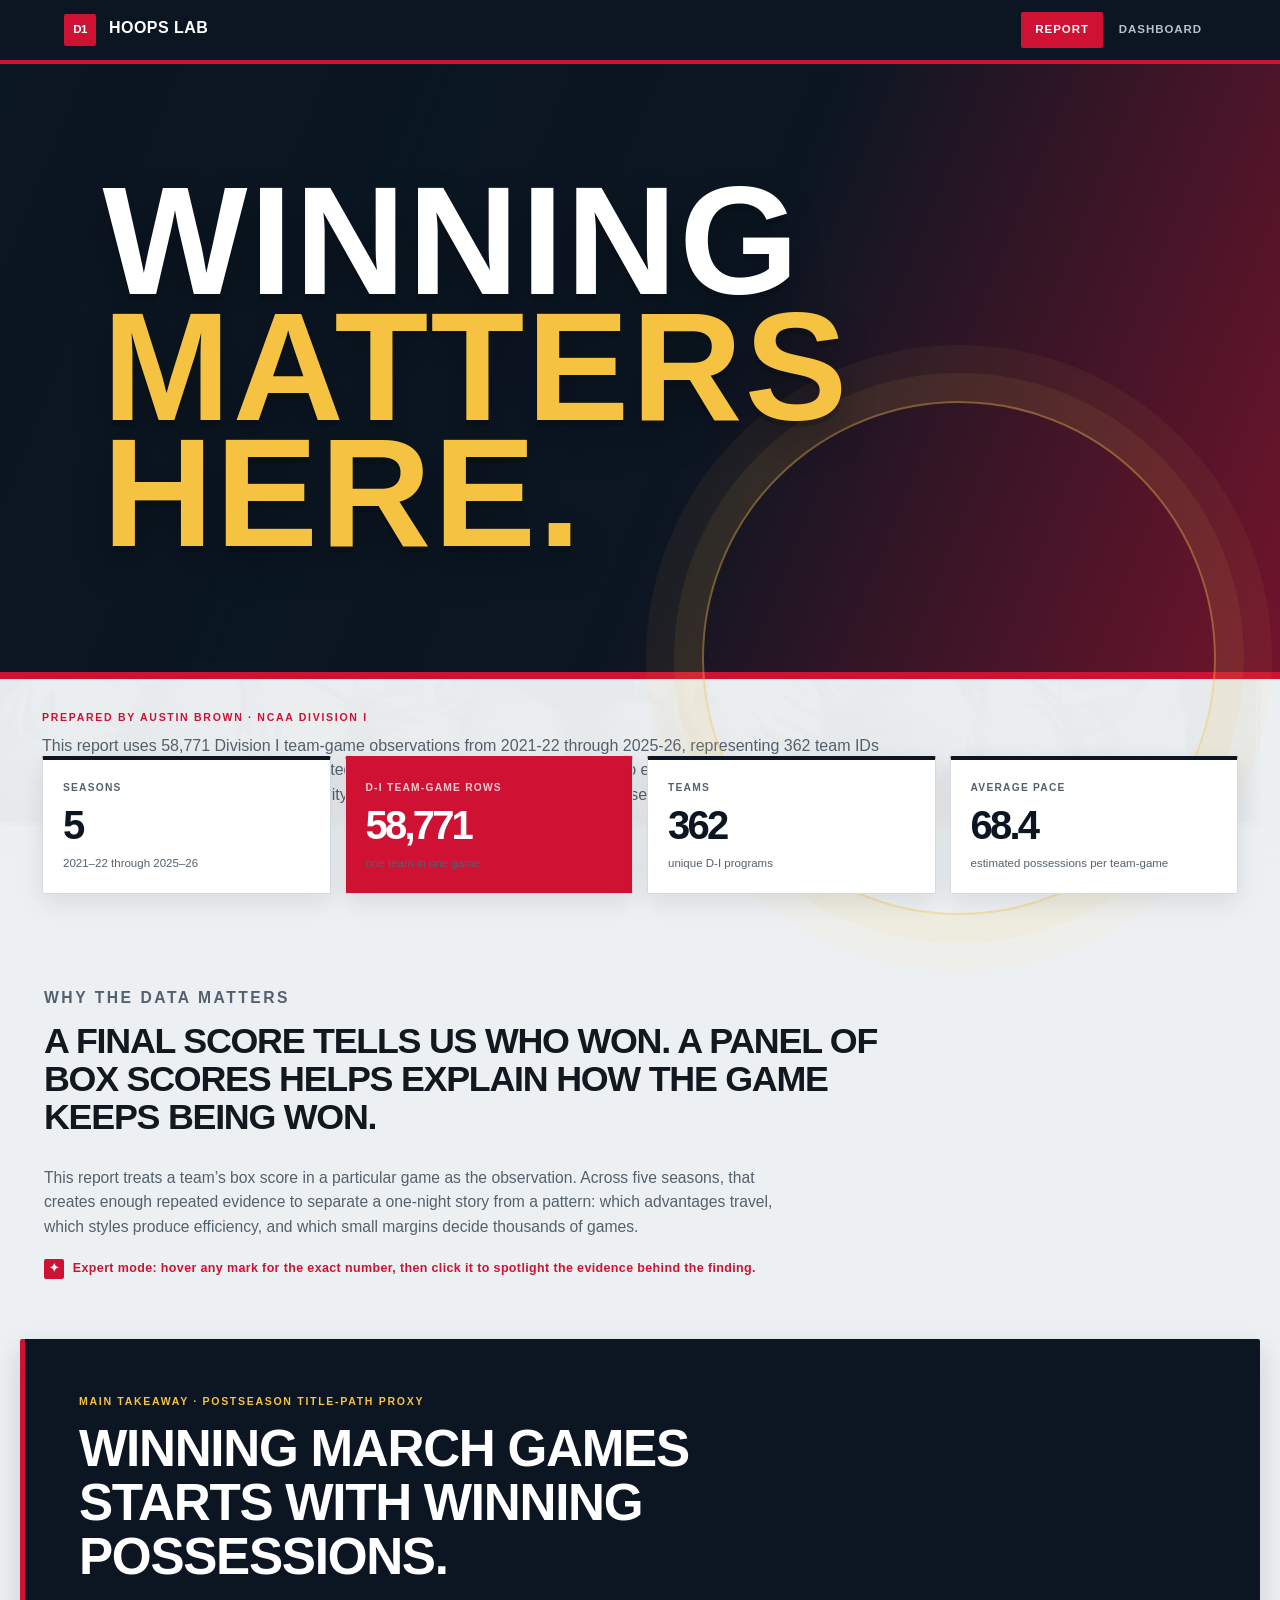
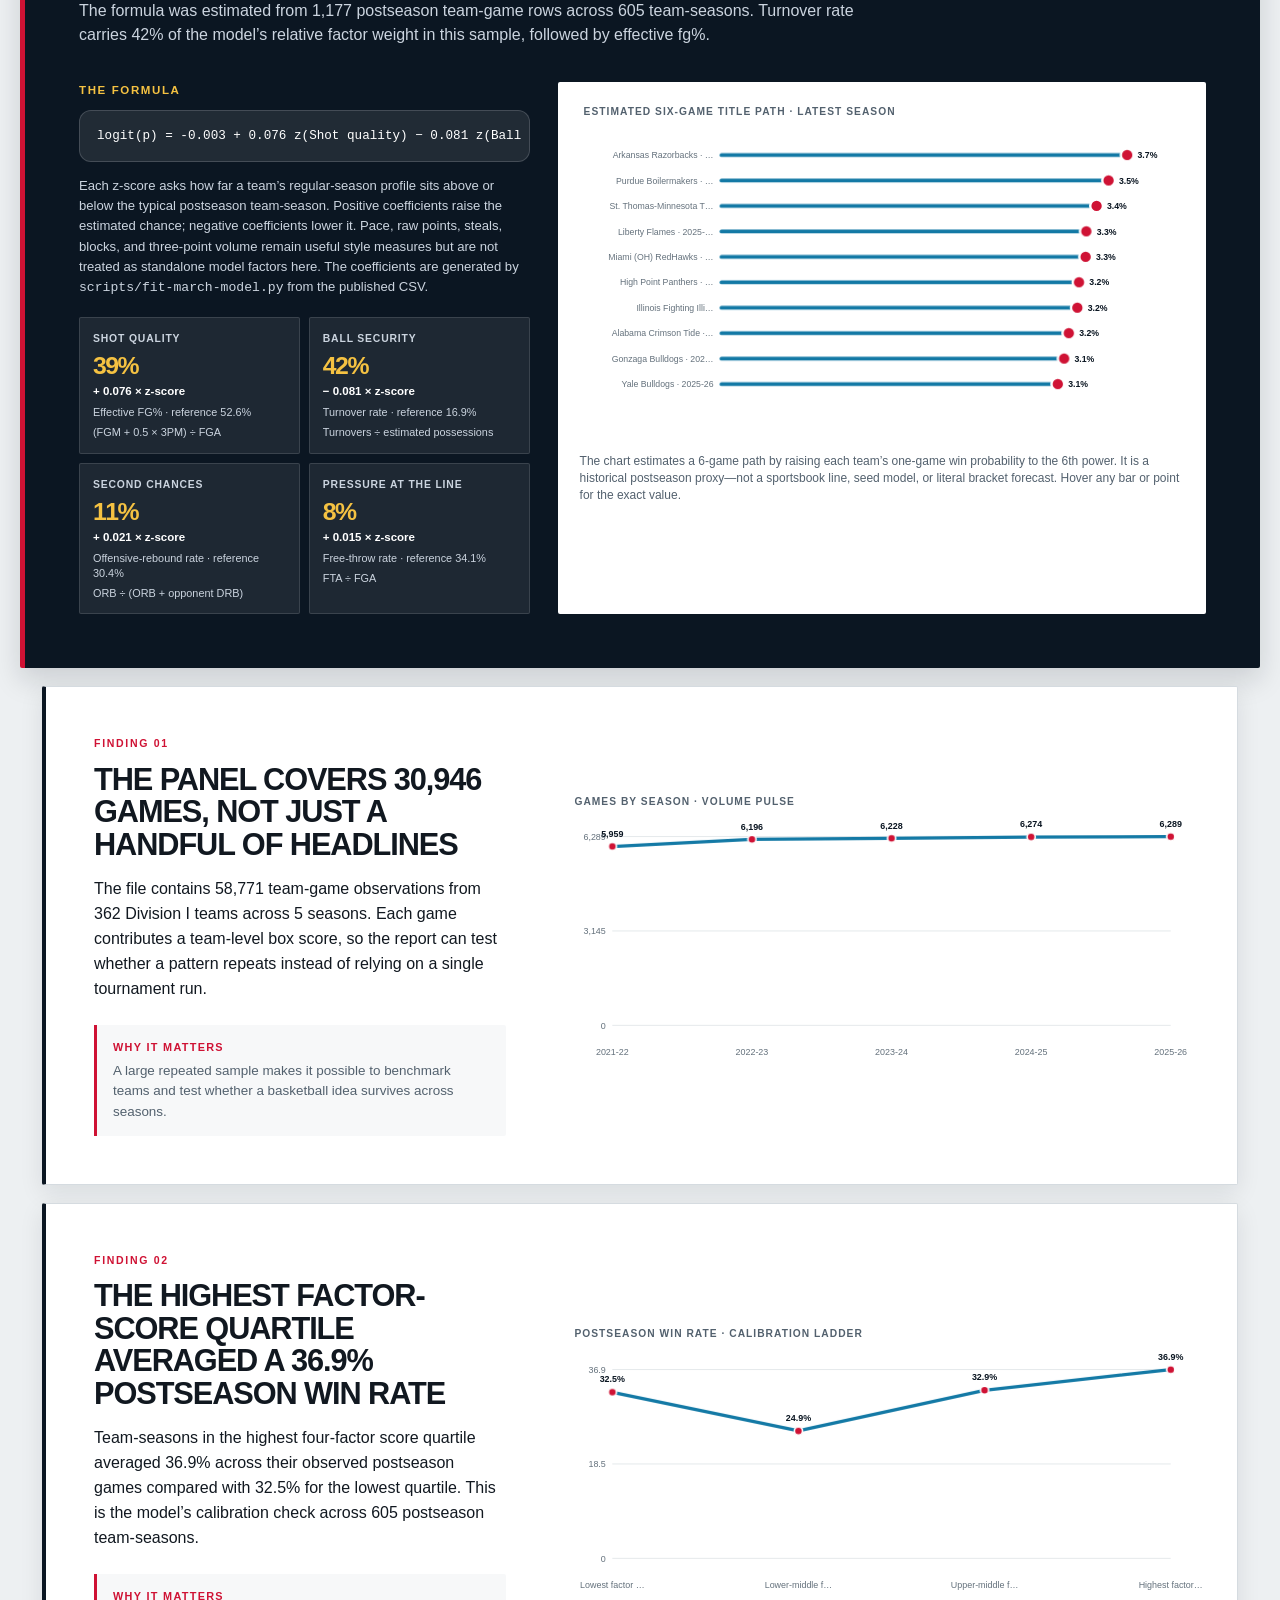
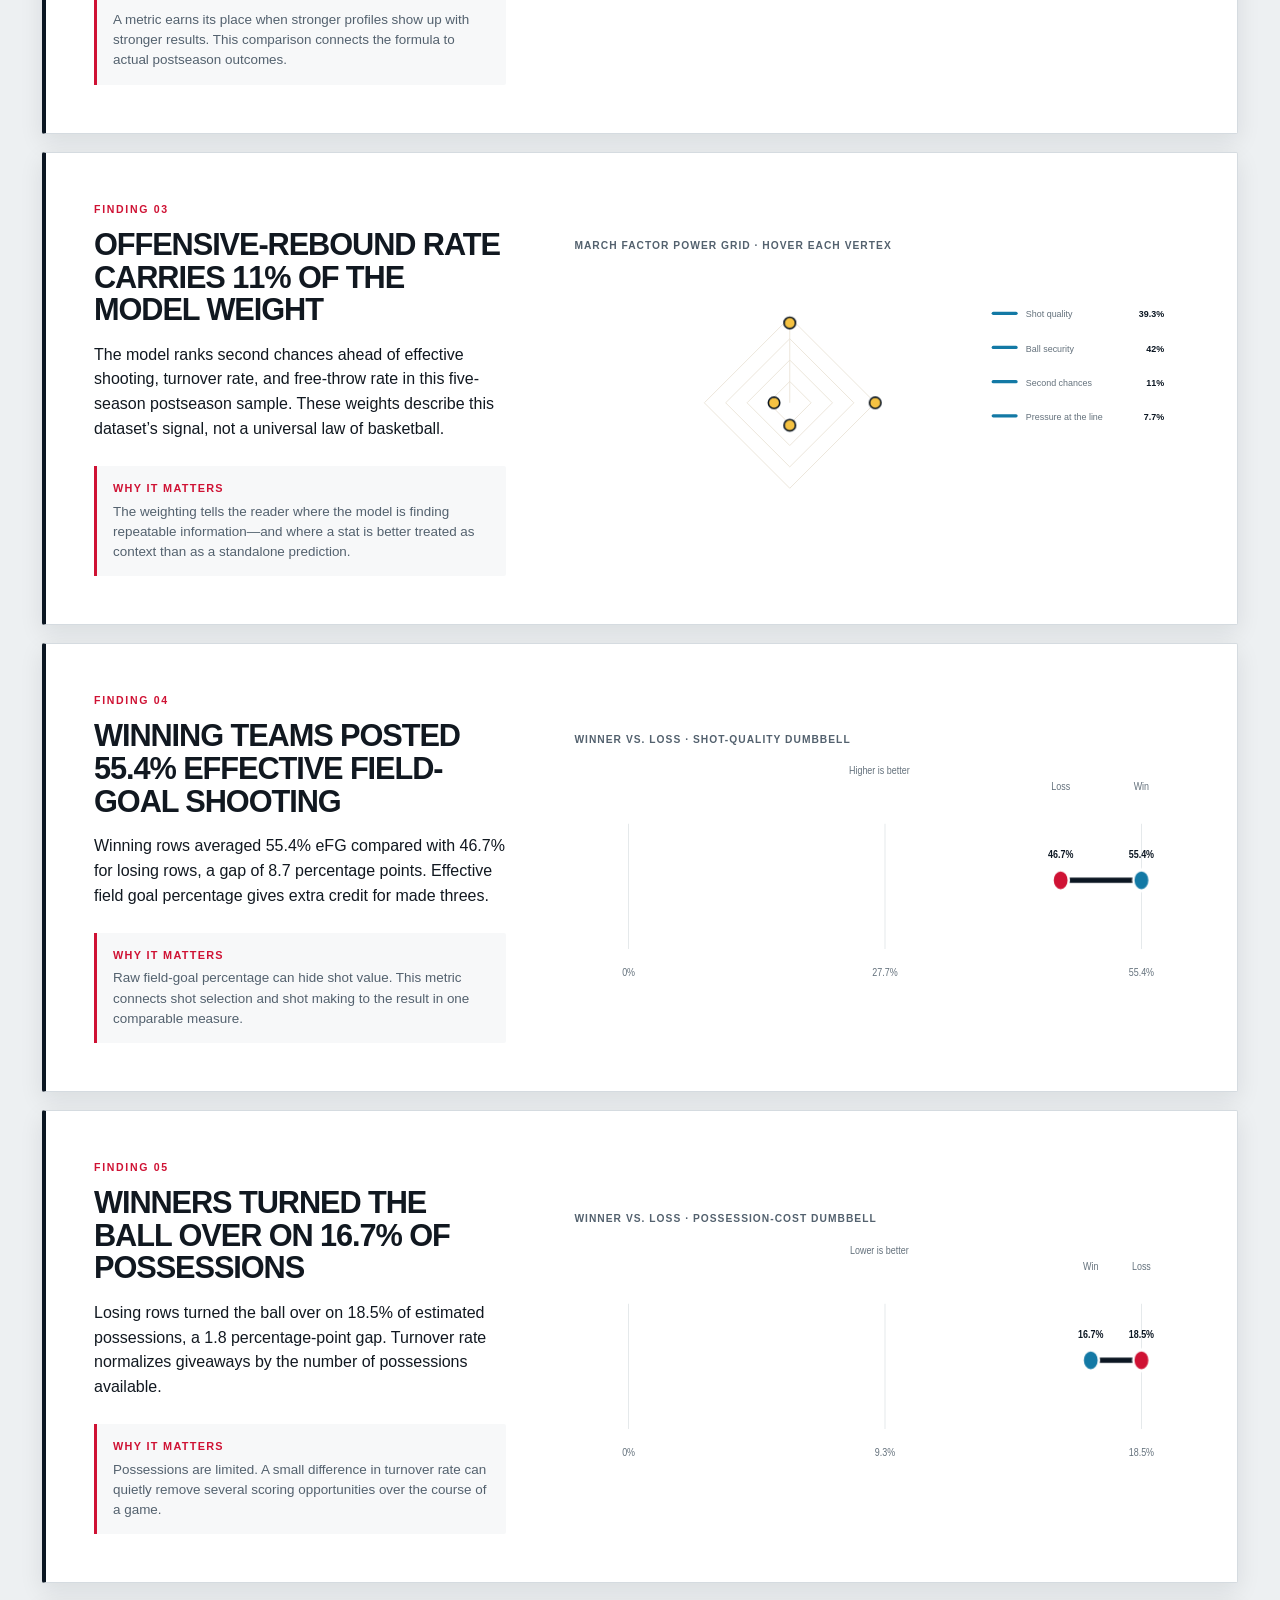
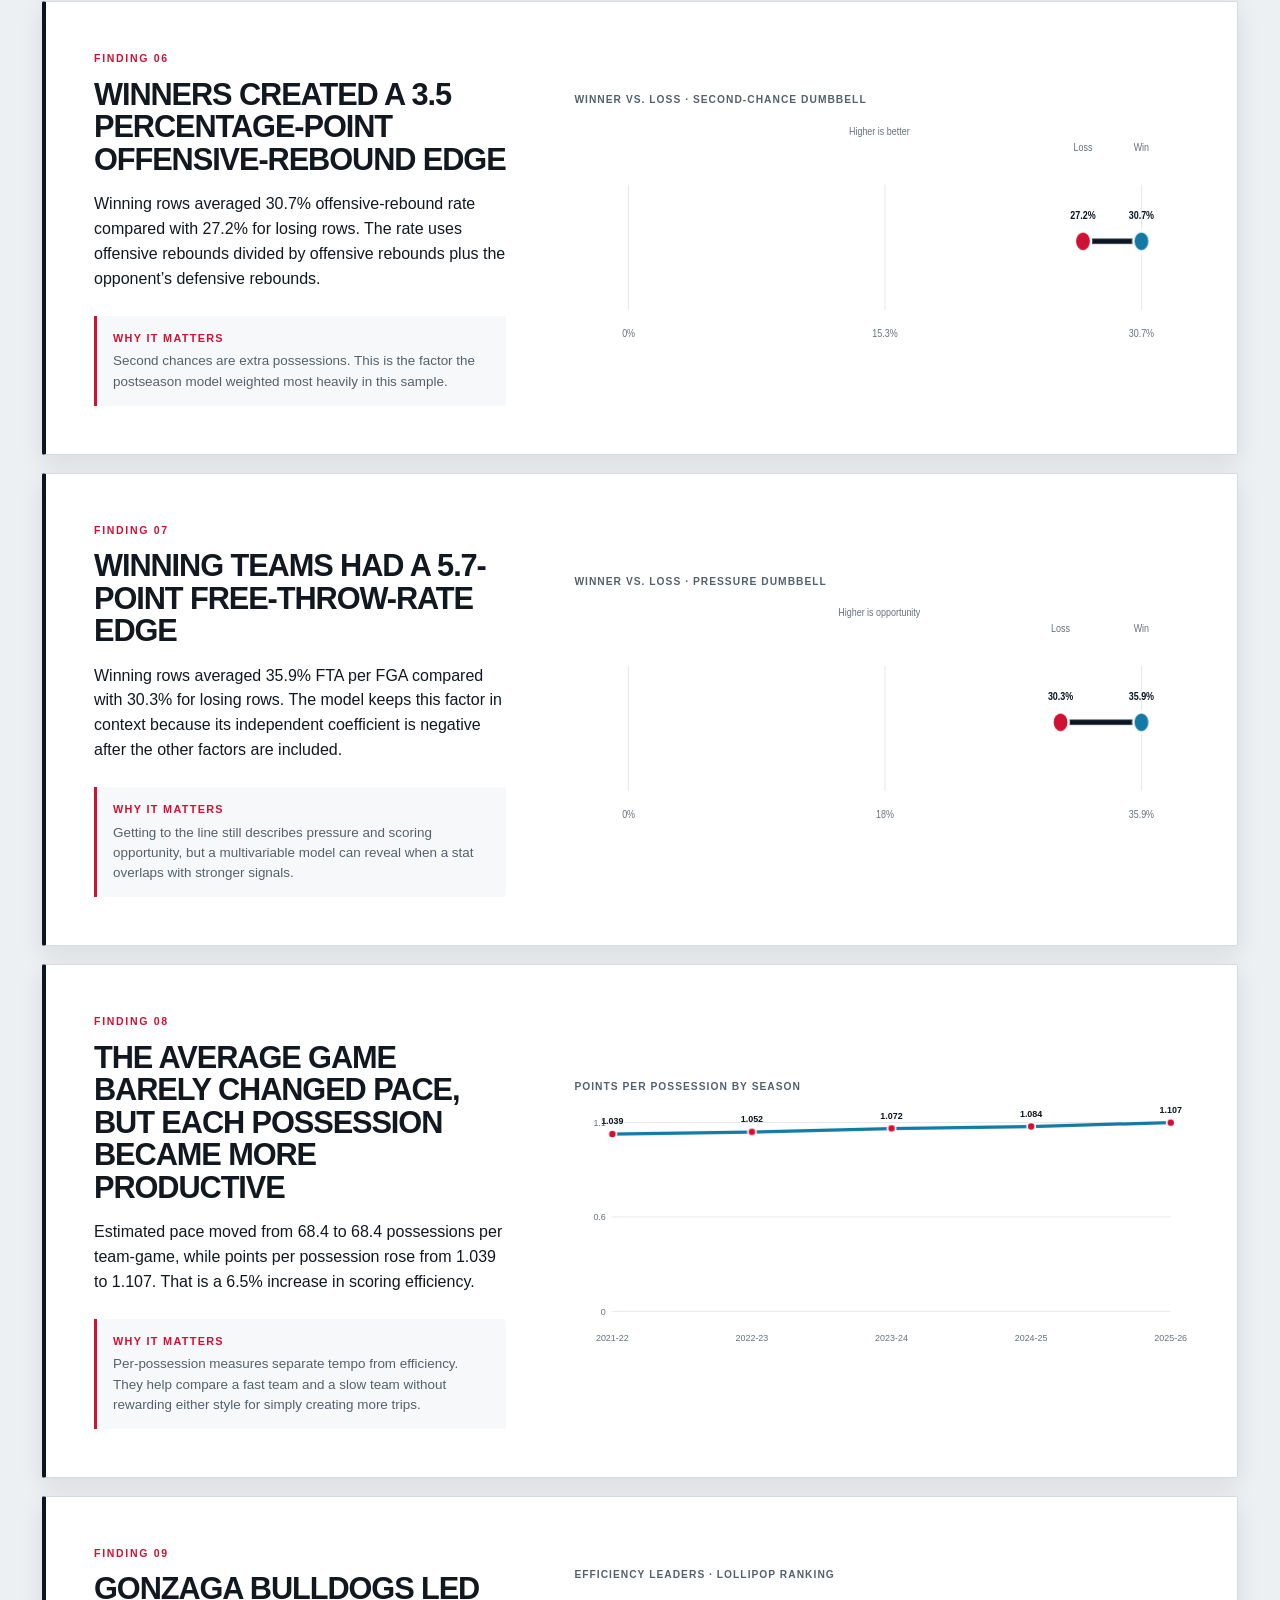
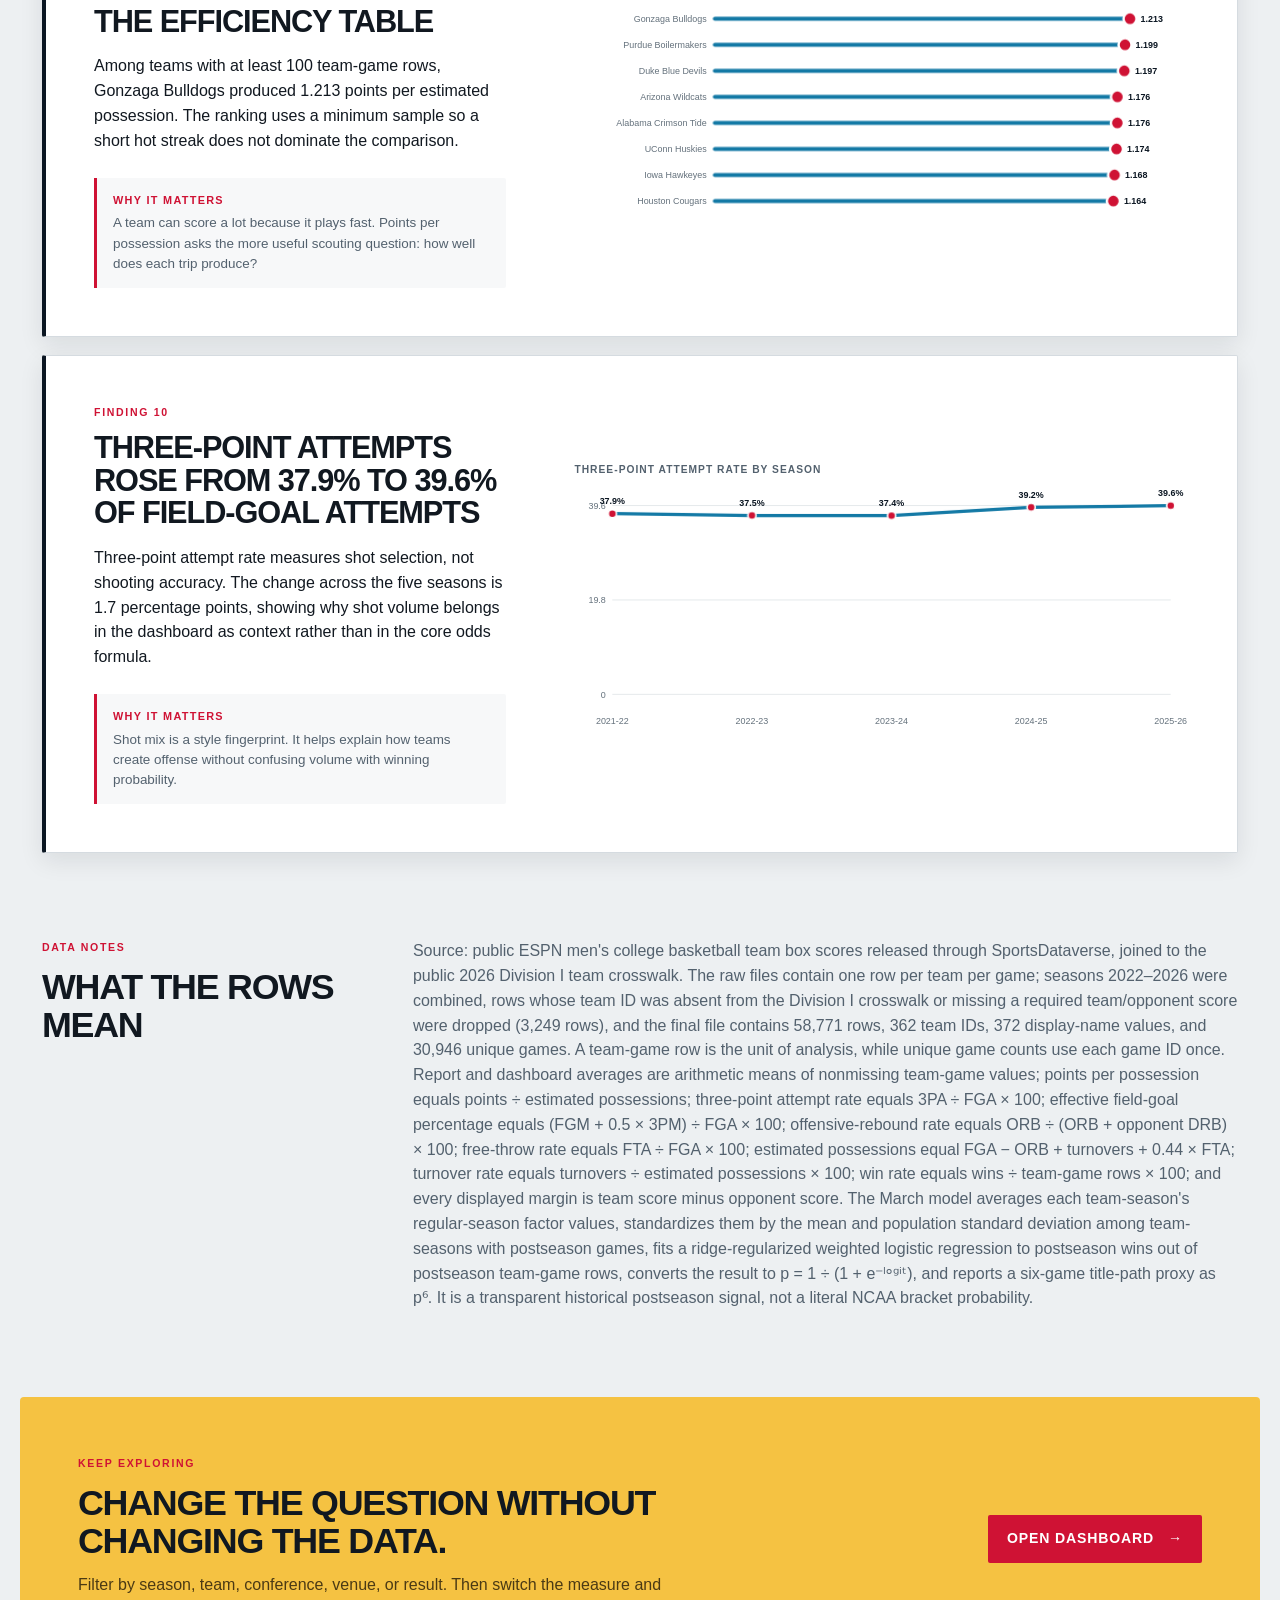
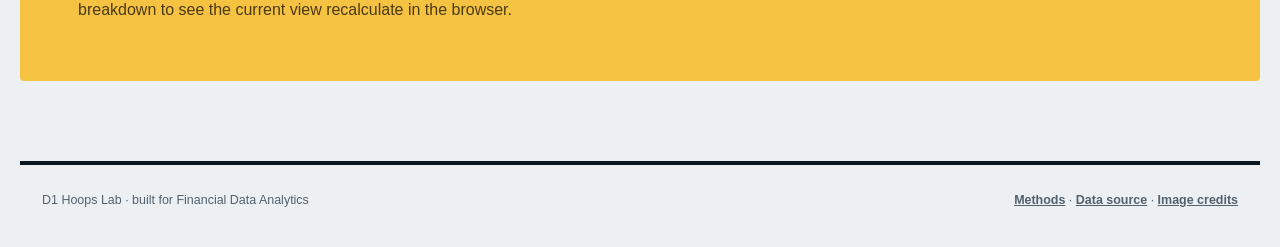
==== commit 4d6ee171: "Make report methods reproducible and submission ready" ====
--- a/index.html
+++ b/index.html
@@ -23,6 +23,11 @@
         </div>
       </section>
 
+      <section class="report-identity" aria-label="Report author and summary">
+        <p class="eyebrow">Prepared by Austin Brown · NCAA Division I</p>
+        <p id="hero-summary" class="report-summary loading">Loading the data summary…</p>
+      </section>
+
       <section class="headline-grid" aria-label="Headline numbers">
         <article class="headline-card"><span class="card-label">Seasons</span><strong id="headline-seasons" class="loading">—</strong><span>2021–22 through 2025–26</span></article>
         <article class="headline-card accent-card"><span class="card-label">D-I team-game rows</span><strong id="headline-teamgames" class="loading">—</strong><span>one team in one game</span></article>
@@ -39,7 +44,7 @@
 
       <section class="march-takeaway" aria-labelledby="march-takeaway-heading">
         <div class="march-takeaway-header">
-          <p class="eyebrow">Main takeaway · March Madness odds</p>
+          <p class="eyebrow">Main takeaway · postseason title-path proxy</p>
           <h2 id="march-takeaway-heading">Winning March games starts with winning possessions.</h2>
           <p id="march-takeaway-lede">The model is loading the postseason evidence behind the formula.</p>
         </div>
@@ -47,7 +52,7 @@
           <div class="march-model-explainer">
             <p class="march-model-label">The formula</p>
             <div id="march-formula" class="march-formula">logit(p) = intercept + weighted factor z-scores</div>
-            <p class="march-model-note">Each z-score asks how far a team’s regular-season profile sits above or below the typical postseason team-season. Positive coefficients raise the estimated chance; negative coefficients lower it. Pace, raw points, steals, blocks, and three-point volume remain useful style measures but are not treated as standalone odds drivers here. The negative free-throw term is a sample result after the other factors are included, not a claim that free throws hurt.</p>
+            <p class="march-model-note">Each z-score asks how far a team’s regular-season profile sits above or below the typical postseason team-season. Positive coefficients raise the estimated chance; negative coefficients lower it. Pace, raw points, steals, blocks, and three-point volume remain useful style measures but are not treated as standalone model factors here. The coefficients are generated by <code>scripts/fit-march-model.py</code> from the published CSV.</p>
             <div id="march-factor-grid" class="march-factor-grid"></div>
           </div>
           <div class="march-model-chart">
--- a/styles.css
+++ b/styles.css
@@ -889,6 +889,9 @@
   text-shadow: 0 6px 0 rgba(0, 0, 0, 0.16), 0 18px 36px rgba(0, 0, 0, 0.28);
 }
 .report-hero h1 span { color: var(--gold); }
+.report-identity { max-width: 1240px; margin: 0 auto; padding: 30px 22px 0; }
+.report-identity .eyebrow { margin-bottom: 8px; }
+.report-summary { max-width: 860px; margin: 0; color: var(--ink-soft); font-size: 1rem; line-height: 1.55; }
 
 .dashboard-page { display: flex; flex-direction: column; }
 .dashboard-page > .dashboard-heading { order: 1; }
@@ -906,5 +909,13 @@
 
 @media (max-width: 620px) {
   .report-hero h1 { font-size: clamp(4rem, 19vw, 7rem); }
+  .report-identity { padding: 24px 20px 0; }
   .dashboard-page > .summary-grid { margin-top: 14px; }
 }
+
+body[data-page="dashboard"] {
+  background-image: linear-gradient(rgba(237, 240, 242, 0.91), rgba(237, 240, 242, 0.96)), url("https://images2.minutemediacdn.com/image/upload/c_fill,w_1600,ar_16:9,f_auto,q_auto,g_auto/images/ImagnImages/mmsport/si/01kmzghjs7tpg5fbv434.jpg");
+  background-position: center top;
+  background-size: cover;
+  background-attachment: fixed;
+}
